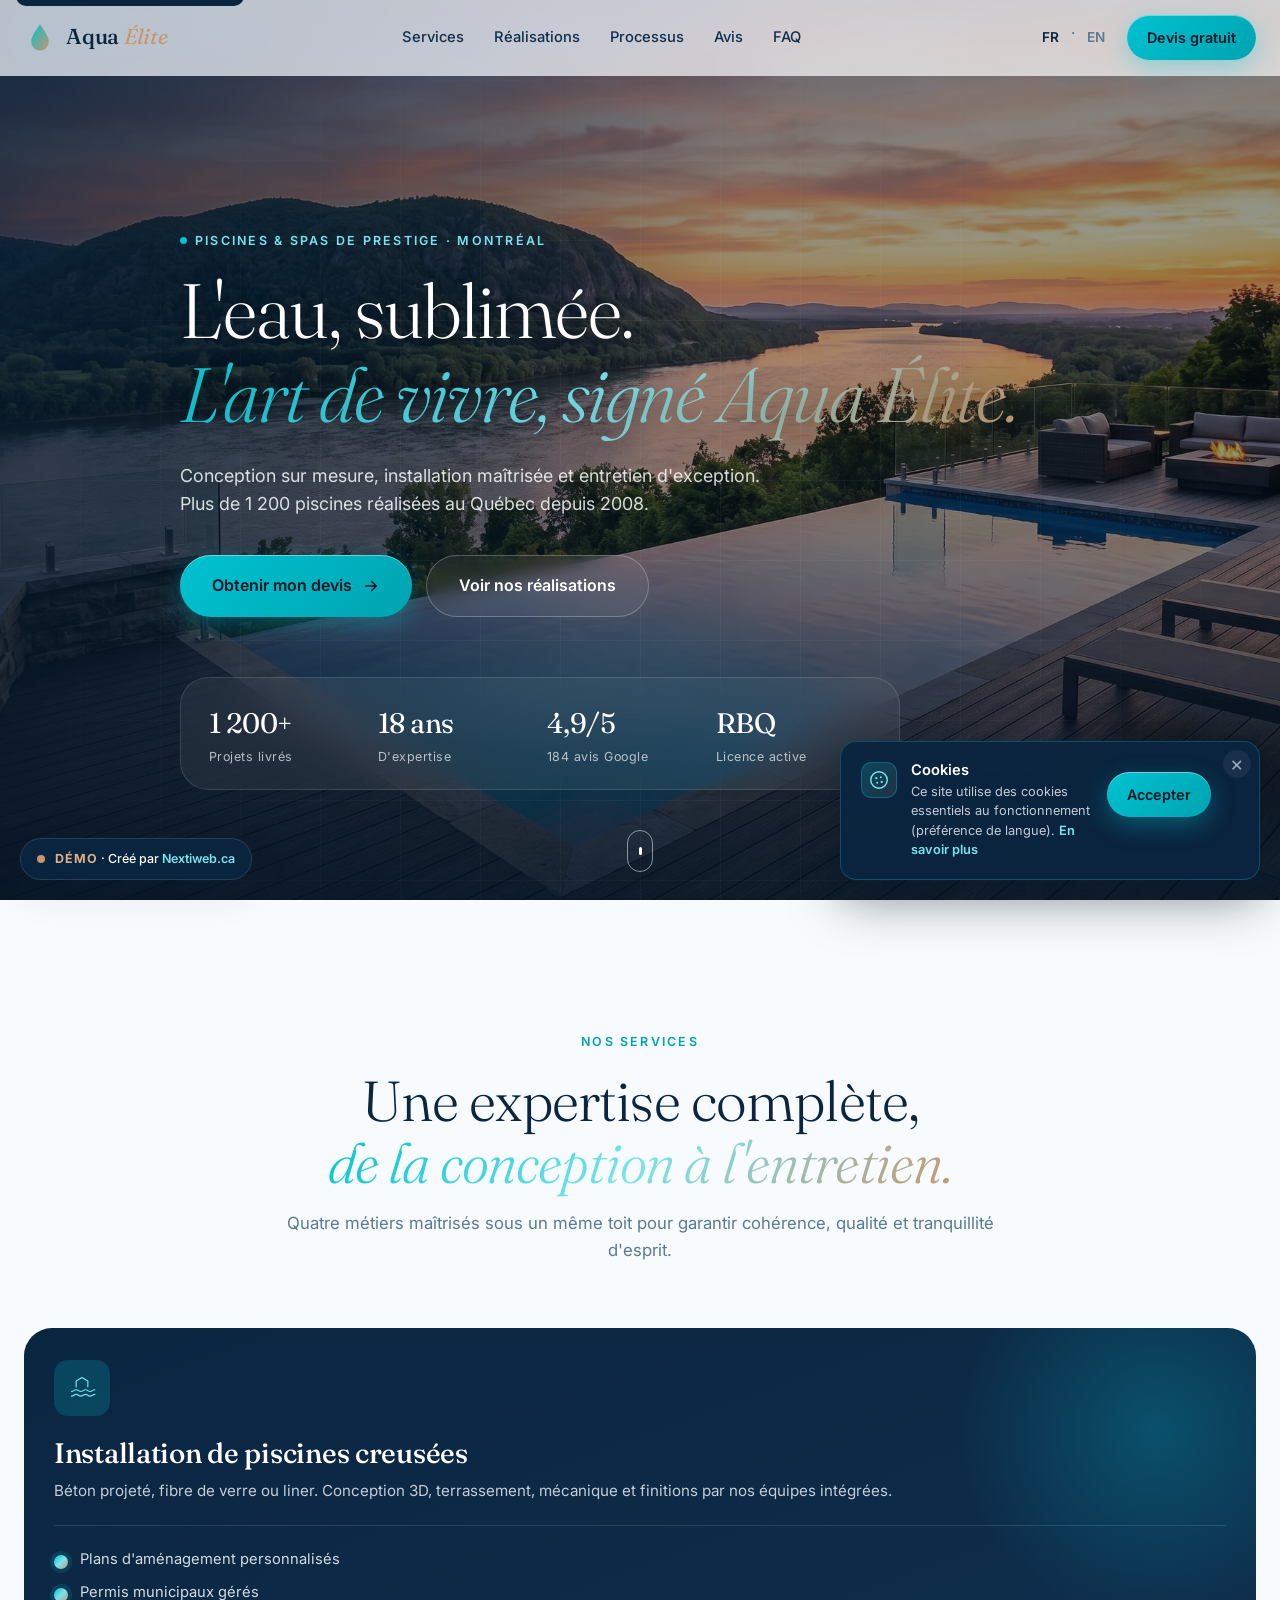
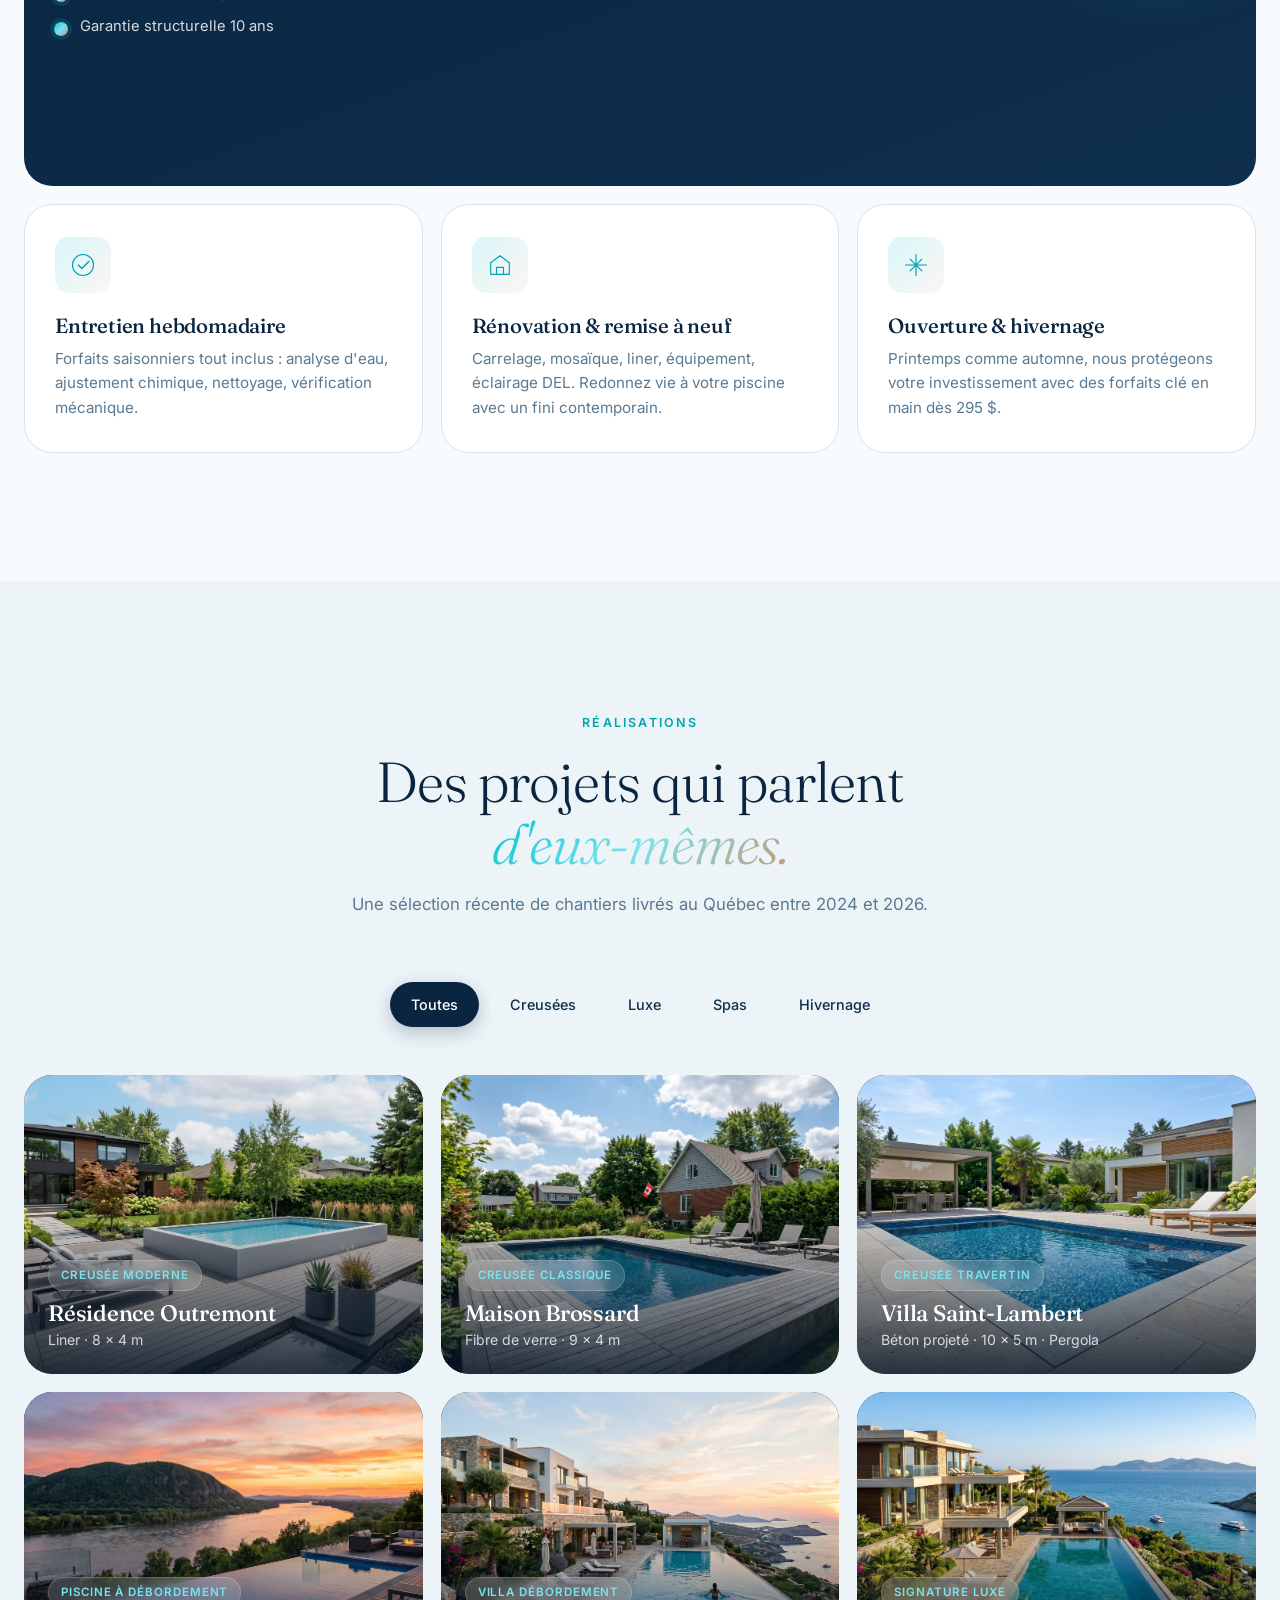
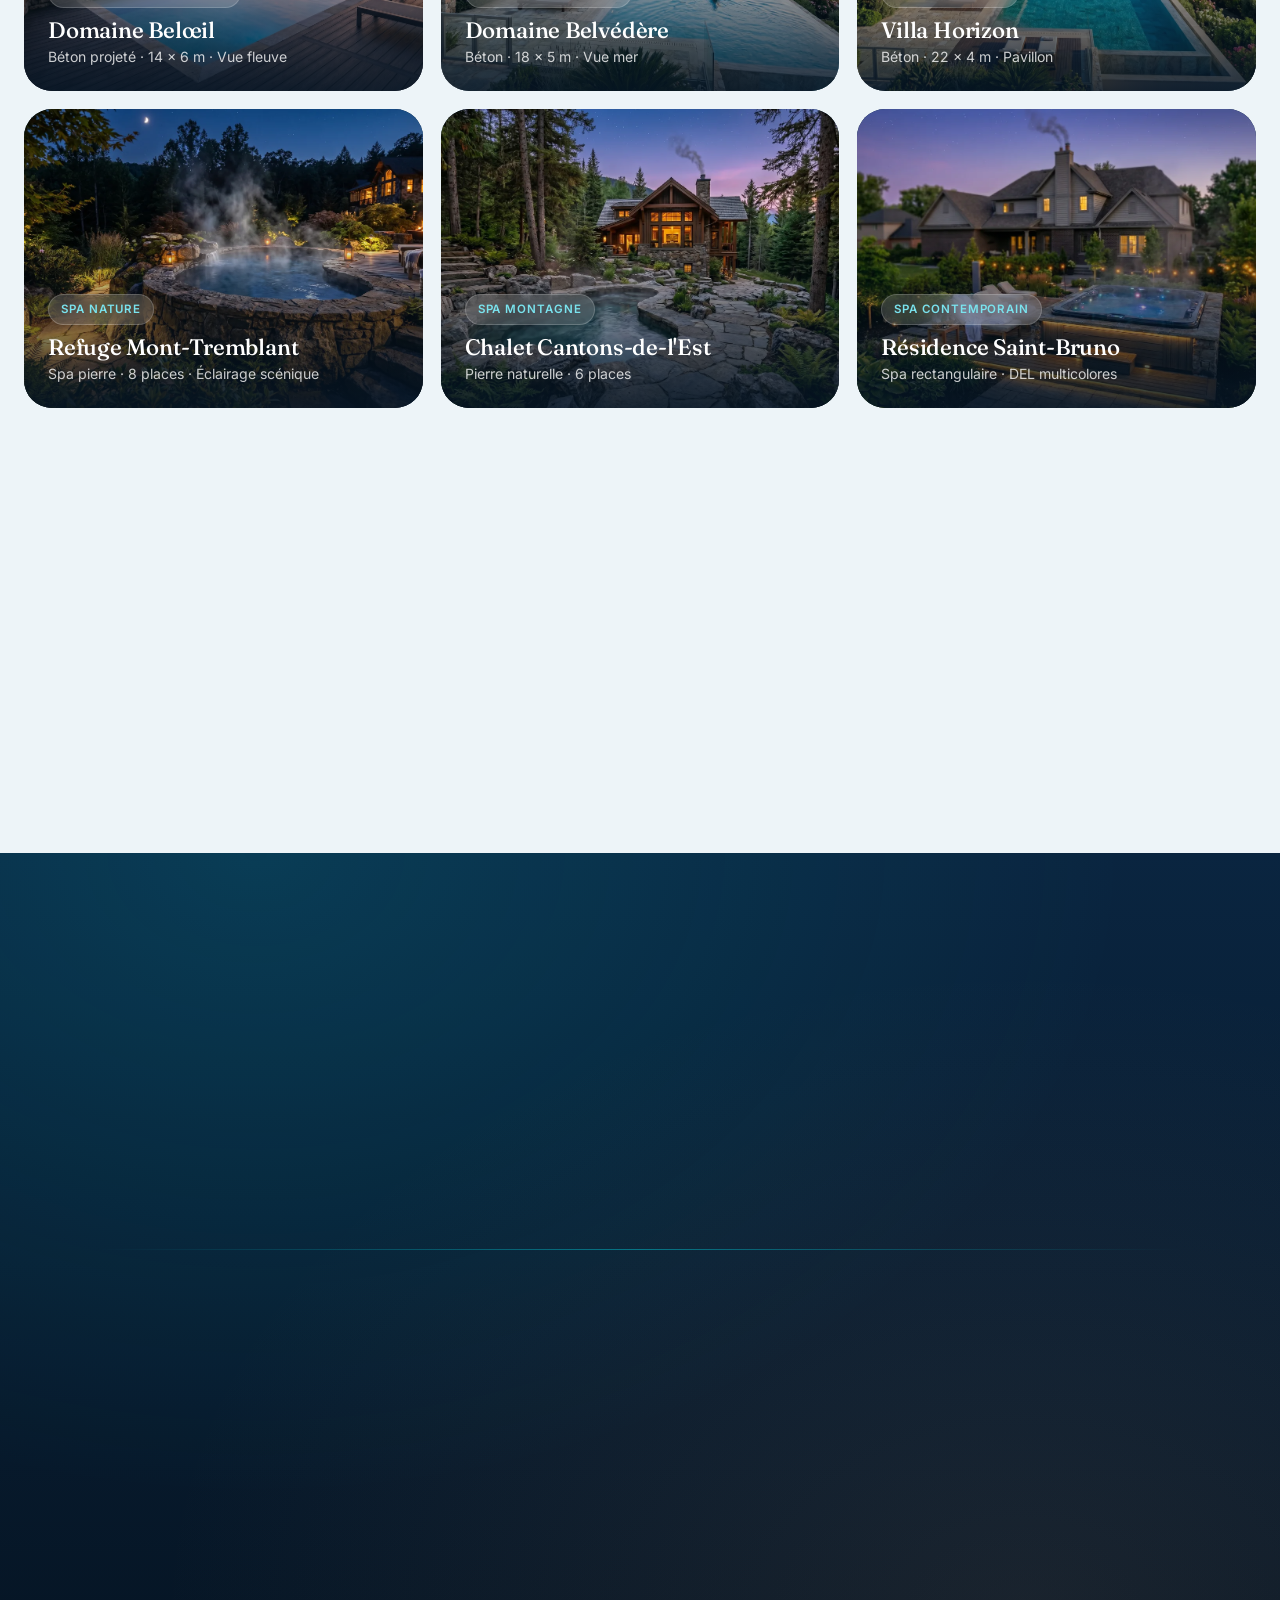
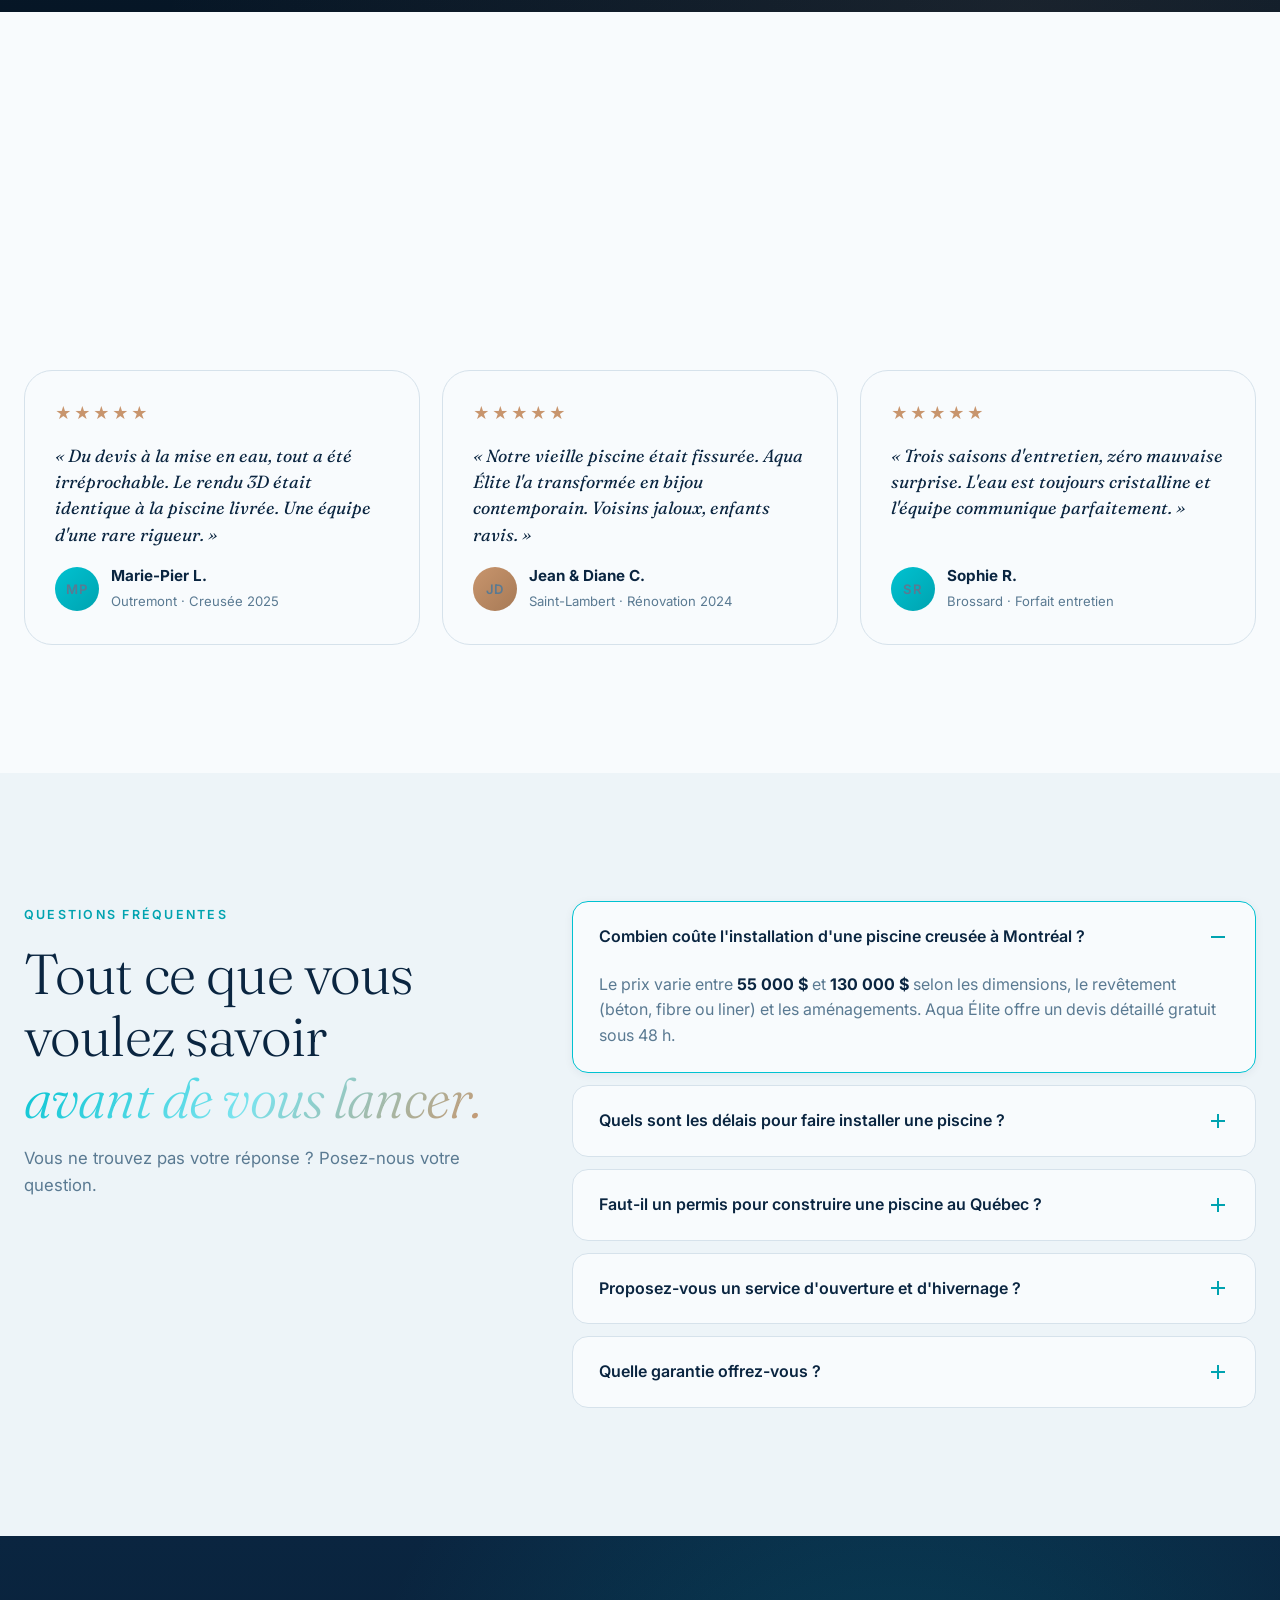
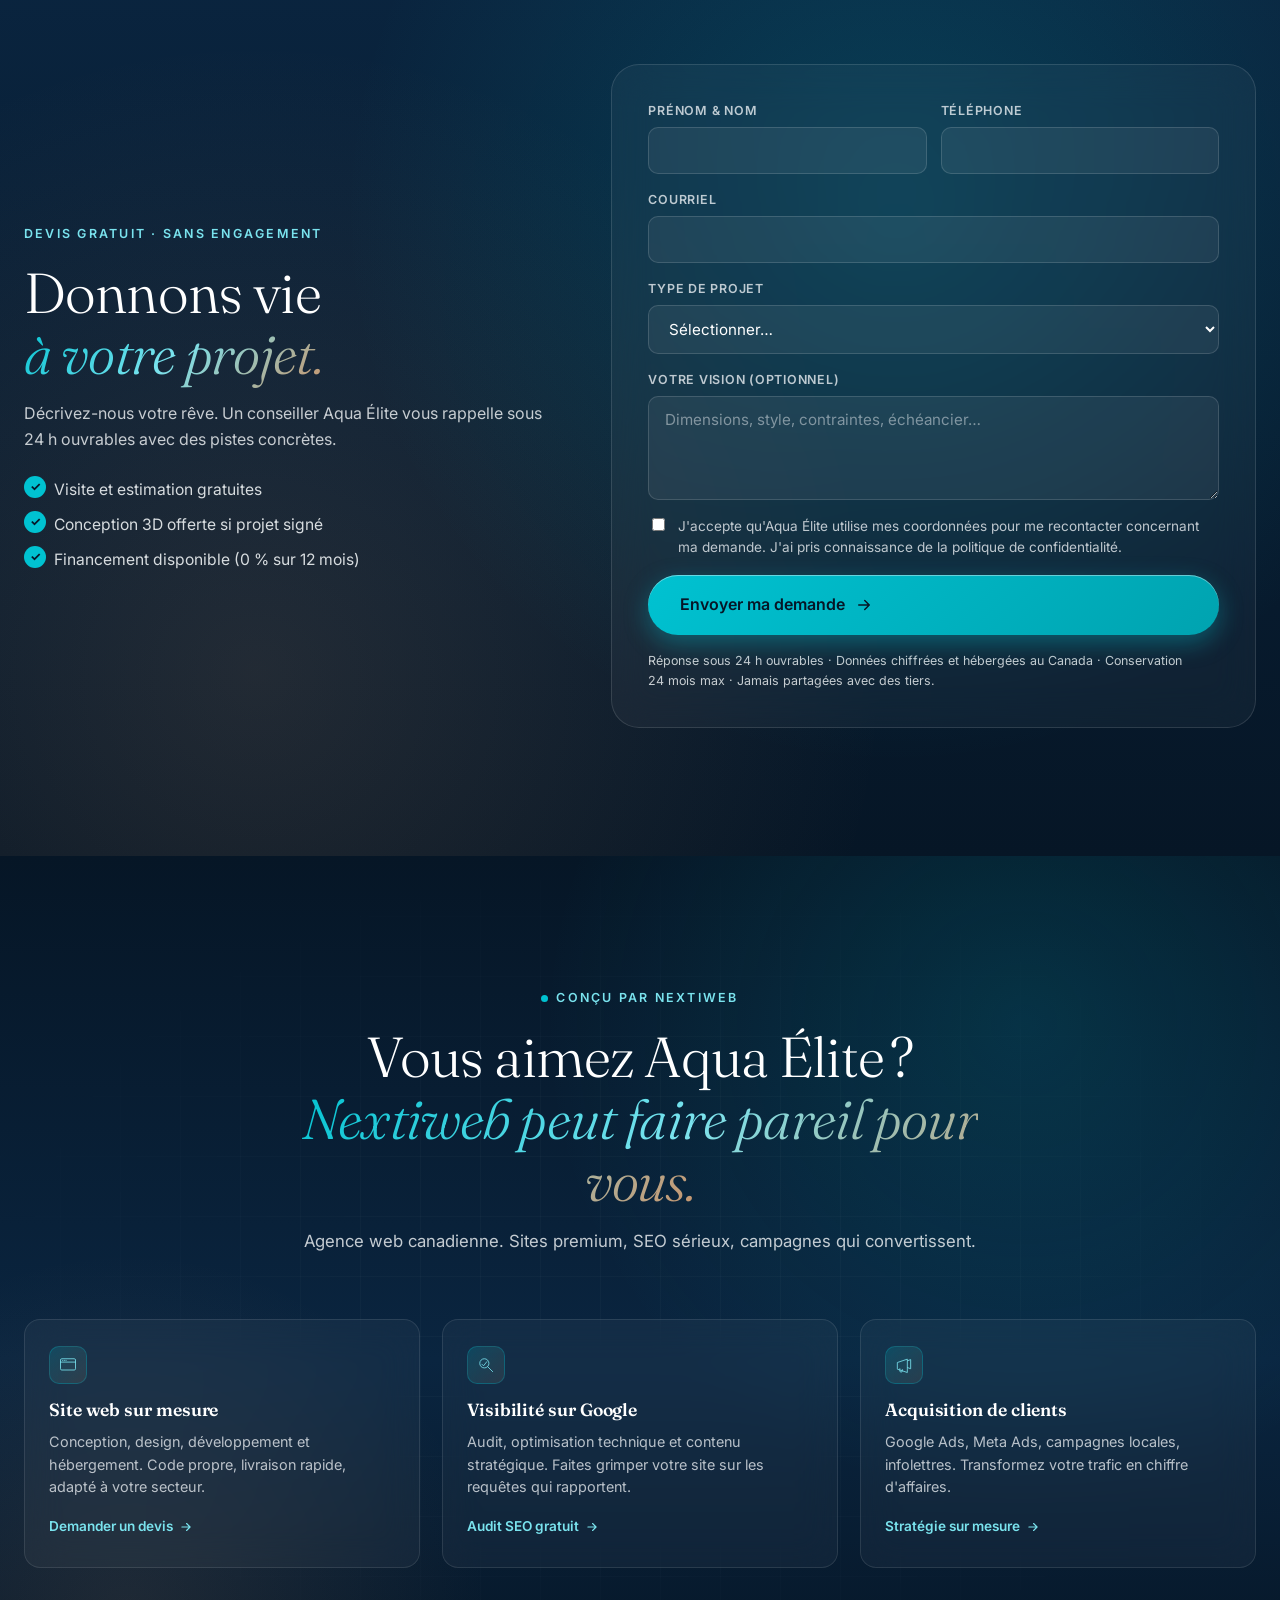
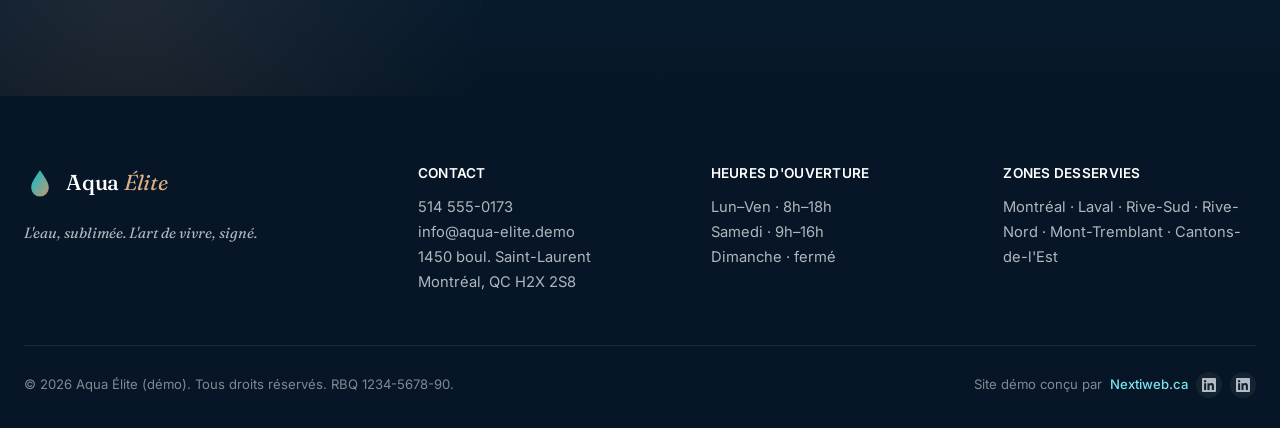
==== index.html @ c346cb87 "Perf images : variantes responsive hero (800/1200px) + galerie 700px — économie ~675KB mobile" ====
<!DOCTYPE html>
<html lang="fr-CA">
<head>
<meta charset="UTF-8">
<meta name="viewport" content="width=device-width, initial-scale=1.0">
<meta name="theme-color" content="#0A2540">

<title>Aqua Élite — Piscines & spas de prestige · Construction et entretien Montréal</title>
<meta name="description" content="Aqua Élite conçoit, installe et entretient des piscines creusées, hors-terre et spas haut de gamme à Montréal et Rive-Sud. Devis gratuit · Garantie 10 ans · RBQ.">
<meta name="keywords" content="installation piscine creusée Montréal, entretien piscine Québec, piscine luxe Rive-Sud, spa résidentiel, ouverture piscine printemps, hivernage piscine, rénovation piscine Montréal">
<meta name="author" content="Aqua Élite">
<meta name="robots" content="index, follow, max-image-preview:large">

<link rel="canonical" href="https://construction-renovation.nextiwebstudio.ca/">
<link rel="alternate" hreflang="fr-CA" href="https://construction-renovation.nextiwebstudio.ca/">
<link rel="alternate" hreflang="en-CA" href="https://construction-renovation.nextiwebstudio.ca/en/">
<link rel="alternate" hreflang="x-default" href="https://construction-renovation.nextiwebstudio.ca/">

<!-- Open Graph -->
<meta property="og:type" content="website">
<meta property="og:locale" content="fr_CA">
<meta property="og:locale:alternate" content="en_CA">
<meta property="og:url" content="https://construction-renovation.nextiwebstudio.ca/">
<meta property="og:title" content="Aqua Élite — Piscines & spas de prestige à Montréal">
<meta property="og:description" content="Conception, installation et entretien de piscines haut de gamme. Devis gratuit · Garantie 10 ans.">
<meta property="og:image" content="https://construction-renovation.nextiwebstudio.ca/images/optimized/og-image.jpg">
<meta property="og:image:width" content="1200">
<meta property="og:image:height" content="630">
<meta property="og:image:alt" content="Aqua Élite — Piscines &amp; spas de prestige à Montréal">
<meta property="og:site_name" content="Aqua Élite">

<!-- Twitter -->
<meta name="twitter:card" content="summary_large_image">
<meta name="twitter:title" content="Aqua Élite — Piscines & spas de prestige à Montréal">
<meta name="twitter:description" content="Conception, installation et entretien de piscines haut de gamme. Devis gratuit · Garantie 10 ans.">
<meta name="twitter:image" content="https://construction-renovation.nextiwebstudio.ca/images/optimized/og-image.jpg">

<!-- Performance hints -->
<link rel="preconnect" href="https://fonts.googleapis.com">
<link rel="preconnect" href="https://fonts.gstatic.com" crossorigin>
<link rel="preload" as="image" href="images/optimized/piscine-debordement-montreal.webp" type="image/webp" fetchpriority="high">
<link rel="dns-prefetch" href="https://nextiweb.ca">

<!-- Fonts : Fraunces (display luxe) + Inter (body) — chargement async non-bloquant -->
<link rel="preload" as="style" href="https://fonts.googleapis.com/css2?family=Fraunces:opsz,wght@9..144,300;9..144,400;9..144,500;9..144,600&family=Inter:wght@300;400;500;600;700&display=swap" onload="this.onload=null;this.rel='stylesheet'">
<noscript><link rel="stylesheet" href="https://fonts.googleapis.com/css2?family=Fraunces:opsz,wght@9..144,300;9..144,400;9..144,500;9..144,600&family=Inter:wght@300;400;500;600;700&display=swap"></noscript>

<link rel="icon" type="image/svg+xml" href="favicon.svg">
<link rel="stylesheet" href="assets/css/styles.css">

<!-- Schema.org : LocalBusiness + Service -->
<script type="application/ld+json">
{
  "@context": "https://schema.org",
  "@graph": [
    {
      "@type": "LocalBusiness",
      "@id": "https://construction-renovation.nextiwebstudio.ca/#business",
      "name": "Aqua Élite",
      "image": "https://construction-renovation.nextiwebstudio.ca/images/optimized/piscine-debordement-montreal.jpg",
      "logo": "https://construction-renovation.nextiwebstudio.ca/favicon.svg",
      "url": "https://construction-renovation.nextiwebstudio.ca/",
      "telephone": "+1-514-555-0173",
      "email": "info@aqua-elite.demo",
      "priceRange": "$$$",
      "address": {
        "@type": "PostalAddress",
        "streetAddress": "1450 boul. Saint-Laurent",
        "addressLocality": "Montréal",
        "addressRegion": "QC",
        "postalCode": "H2X 2S8",
        "addressCountry": "CA"
      },
      "geo": {
        "@type": "GeoCoordinates",
        "latitude": 45.5088,
        "longitude": -73.5878
      },
      "areaServed": [
        {"@type": "City", "name": "Montréal"},
        {"@type": "City", "name": "Laval"},
        {"@type": "AdministrativeArea", "name": "Rive-Sud de Montréal"},
        {"@type": "AdministrativeArea", "name": "Rive-Nord de Montréal"}
      ],
      "openingHoursSpecification": [
        {"@type": "OpeningHoursSpecification", "dayOfWeek": ["Monday","Tuesday","Wednesday","Thursday","Friday"], "opens": "08:00", "closes": "18:00"},
        {"@type": "OpeningHoursSpecification", "dayOfWeek": "Saturday", "opens": "09:00", "closes": "16:00"}
      ],
      "aggregateRating": {
        "@type": "AggregateRating",
        "ratingValue": "4.9",
        "reviewCount": "184"
      },
      "sameAs": [
        "https://www.facebook.com/aquaelite.demo",
        "https://www.instagram.com/aquaelite.demo"
      ]
    },
    {
      "@type": "Service",
      "serviceType": "Installation de piscines creusées",
      "provider": {"@id": "https://construction-renovation.nextiwebstudio.ca/#business"},
      "areaServed": "Grand Montréal",
      "description": "Conception sur mesure et installation de piscines creusées en béton, fibre de verre ou liner."
    },
    {
      "@type": "Service",
      "serviceType": "Entretien et ouverture de piscines",
      "provider": {"@id": "https://construction-renovation.nextiwebstudio.ca/#business"},
      "areaServed": "Grand Montréal",
      "description": "Entretien hebdomadaire, ouverture de printemps, hivernage et services de rénovation."
    }
  ]
}
</script>

<!-- Organization Schema : agence Nextiweb (vraie entreprise derrière la démo) -->
<script type="application/ld+json">
{
  "@context": "https://schema.org",
  "@type": "Organization",
  "@id": "https://nextiweb.ca/#organization",
  "name": "Nextiweb",
  "alternateName": "Nextiweb.ca",
  "url": "https://nextiweb.ca",
  "logo": "https://nextiweb.ca/favicon.ico",
  "description": "Agence web canadienne à Montréal. Création de sites web, SEO et marketing digital.",
  "founder": {
    "@type": "Person",
    "name": "Khadija Aït Lassri",
    "jobTitle": "Fondatrice & développeuse web",
    "sameAs": "https://www.linkedin.com/in/khadija-ait-lassri/"
  },
  "address": {
    "@type": "PostalAddress",
    "addressLocality": "Montréal",
    "addressRegion": "QC",
    "addressCountry": "CA"
  },
  "sameAs": [
    "https://www.linkedin.com/company/25819184/",
    "https://www.linkedin.com/in/khadija-ait-lassri/"
  ]
}
</script>

<!-- FAQ Schema -->
<script type="application/ld+json">
{
  "@context": "https://schema.org",
  "@type": "FAQPage",
  "mainEntity": [
    {"@type": "Question", "name": "Combien coûte l'installation d'une piscine creusée à Montréal ?", "acceptedAnswer": {"@type": "Answer", "text": "Le prix varie entre 55 000 $ et 130 000 $ selon les dimensions, le revêtement (béton, fibre ou liner) et les aménagements. Aqua Élite offre un devis détaillé gratuit sous 48 h."}},
    {"@type": "Question", "name": "Quels sont les délais pour faire installer une piscine ?", "acceptedAnswer": {"@type": "Answer", "text": "Comptez 8 à 14 semaines entre la signature et la mise en eau, incluant les permis municipaux. Les chantiers démarrent dès la fin du dégel (mi-avril)."}},
    {"@type": "Question", "name": "Faut-il un permis pour construire une piscine au Québec ?", "acceptedAnswer": {"@type": "Answer", "text": "Oui, un permis municipal est obligatoire ainsi qu'une enceinte conforme au Règlement sur la sécurité des piscines résidentielles. Aqua Élite gère intégralement ces démarches."}},
    {"@type": "Question", "name": "Proposez-vous un service d'ouverture et d'hivernage ?", "acceptedAnswer": {"@type": "Answer", "text": "Oui. Forfait ouverture printanière dès 295 $ et hivernage complet dès 345 $, incluant l'analyse d'eau, le traitement et la pose ou le retrait de la toile sécurité."}},
    {"@type": "Question", "name": "Quelle garantie offrez-vous ?", "acceptedAnswer": {"@type": "Answer", "text": "Garantie structurelle 10 ans sur la coque, 5 ans sur les équipements (pompe, filtre, chauffe-eau) et garantie à vie sur la main-d'œuvre des installations Aqua Élite."}}
  ]
}
</script>
</head>

<body>
<a class="skip-link" href="#main">Aller au contenu principal</a>

<!-- Cursor lumineux (desktop only) -->
<div class="cursor-glow" aria-hidden="true"></div>

<!-- HEADER -->
<header class="header" id="header">
  <div class="container header-inner">
    <a class="brand" href="#" aria-label="Aqua Élite — accueil">
      <svg class="brand-mark" viewBox="0 0 40 40" aria-hidden="true">
        <defs><linearGradient id="bg" x1="0" y1="0" x2="1" y2="1">
          <stop offset="0%" stop-color="#00C2D1"/><stop offset="100%" stop-color="#C8956D"/>
        </linearGradient></defs>
        <path d="M20 4c-6 9-11 15-11 22a11 11 0 0 0 22 0c0-7-5-13-11-22z" fill="url(#bg)"/>
      </svg>
      <span class="brand-text">Aqua <em>Élite</em></span>
    </a>

    <nav class="nav" aria-label="Navigation principale">
      <a href="#services">Services</a>
      <a href="#realisations">Réalisations</a>
      <a href="#processus">Processus</a>
      <a href="#temoignages">Avis</a>
      <a href="#faq">FAQ</a>
    </nav>

    <div class="header-actions">
      <div class="lang-switch" role="group" aria-label="Choisir la langue">
        <a href="/" class="active" aria-current="page" lang="fr">FR</a>
        <span aria-hidden="true">·</span>
        <a href="en/" lang="en">EN</a>
      </div>
      <a class="btn btn-primary btn-compact" href="#devis">Devis gratuit</a>
      <button class="nav-toggle" aria-label="Ouvrir le menu" aria-expanded="false" aria-controls="mobile-nav">
        <span></span><span></span><span></span>
      </button>
    </div>
  </div>
  <nav class="mobile-nav" id="mobile-nav" aria-label="Menu mobile" hidden>
    <a href="#services">Services</a>
    <a href="#realisations">Réalisations</a>
    <a href="#processus">Processus</a>
    <a href="#temoignages">Avis</a>
    <a href="#faq">FAQ</a>
    <a href="#devis" class="btn btn-primary">Devis gratuit</a>
  </nav>
</header>

<main id="main">

<!-- HERO -->
<section class="hero" aria-label="Accueil">
  <div class="hero-media">
    <picture>
      <source media="(max-width:800px)" srcset="images/optimized/piscine-debordement-montreal-800.jpg" type="image/jpeg">
      <source media="(max-width:1200px)" srcset="images/optimized/piscine-debordement-montreal-1200.jpg" type="image/jpeg">
      <source srcset="images/optimized/piscine-debordement-montreal.webp" type="image/webp">
      <img src="images/optimized/piscine-debordement-montreal.jpg" sizes="100vw" alt="Piscine à débordement au coucher de soleil avec vue panoramique sur le fleuve, terrasse en bois et chaises longues, projet Aqua Élite à Montréal." width="2400" height="1350" fetchpriority="high">
    </picture>
    <div class="hero-overlay"></div>
    <div class="hero-grid" aria-hidden="true"></div>
  </div>

  <div class="container hero-content">
    <span class="eyebrow"><span class="dot"></span>Piscines & spas de prestige · Montréal</span>
    <h1 class="hero-title">
      L'eau, sublimée.<br>
      <span class="grad-text">L'art de vivre, signé Aqua&nbsp;Élite.</span>
    </h1>
    <p class="hero-sub">Conception sur mesure, installation maîtrisée et entretien d'exception. Plus de 1 200 piscines réalisées au Québec depuis 2008.</p>
    <div class="hero-cta">
      <a class="btn btn-primary btn-lg" href="#devis">
        Obtenir mon devis
        <svg viewBox="0 0 24 24" aria-hidden="true" width="18" height="18"><path d="M5 12h14M13 6l6 6-6 6" fill="none" stroke="currentColor" stroke-width="2" stroke-linecap="round" stroke-linejoin="round"/></svg>
      </a>
      <a class="btn btn-ghost btn-lg" href="#realisations">Voir nos réalisations</a>
    </div>

    <ul class="hero-stats" aria-label="Chiffres clés">
      <li><strong data-count="1200">1 200+</strong><span>Projets livrés</span></li>
      <li><strong data-count="18">18 ans</strong><span>D'expertise</span></li>
      <li><strong data-count="49">4,9/5</strong><span>184 avis Google</span></li>
      <li><strong>RBQ</strong><span>Licence active</span></li>
    </ul>
  </div>

  <a class="hero-scroll" href="#services" aria-label="Faire défiler">
    <span></span>
  </a>
</section>

<!-- SERVICES -->
<section class="section services" id="services" aria-labelledby="services-title">
  <div class="container">
    <header class="section-head">
      <span class="eyebrow">Nos services</span>
      <h2 id="services-title">Une expertise complète,<br><span class="grad-text">de la conception à l'entretien.</span></h2>
      <p>Quatre métiers maîtrisés sous un même toit pour garantir cohérence, qualité et tranquillité d'esprit.</p>
    </header>

    <div class="bento">
      <article class="bento-card bento-lg">
        <div class="bento-icon" aria-hidden="true">
          <svg viewBox="0 0 48 48"><path d="M6 30c4 0 4-3 8-3s4 3 8 3 4-3 8-3 4 3 8 3 4-3 8-3M6 38c4 0 4-3 8-3s4 3 8 3 4-3 8-3 4 3 8 3 4-3 8-3M14 22V12l10-6 10 6v10" fill="none" stroke="currentColor" stroke-width="2" stroke-linecap="round" stroke-linejoin="round"/></svg>
        </div>
        <h3>Installation de piscines creusées</h3>
        <p>Béton projeté, fibre de verre ou liner. Conception 3D, terrassement, mécanique et finitions par nos équipes intégrées.</p>
        <ul class="bento-list">
          <li>Plans d'aménagement personnalisés</li>
          <li>Permis municipaux gérés</li>
          <li>Garantie structurelle 10&nbsp;ans</li>
        </ul>
      </article>

      <article class="bento-card">
        <div class="bento-icon" aria-hidden="true">
          <svg viewBox="0 0 48 48"><circle cx="24" cy="24" r="18" fill="none" stroke="currentColor" stroke-width="2"/><path d="M16 24l6 6 12-12" fill="none" stroke="currentColor" stroke-width="2.5" stroke-linecap="round" stroke-linejoin="round"/></svg>
        </div>
        <h3>Entretien hebdomadaire</h3>
        <p>Forfaits saisonniers tout inclus : analyse d'eau, ajustement chimique, nettoyage, vérification mécanique.</p>
      </article>

      <article class="bento-card">
        <div class="bento-icon" aria-hidden="true">
          <svg viewBox="0 0 48 48"><path d="M8 40V20l16-12 16 12v20zM18 40V28h12v12" fill="none" stroke="currentColor" stroke-width="2" stroke-linejoin="round"/></svg>
        </div>
        <h3>Rénovation & remise à neuf</h3>
        <p>Carrelage, mosaïque, liner, équipement, éclairage DEL. Redonnez vie à votre piscine avec un fini contemporain.</p>
      </article>

      <article class="bento-card">
        <div class="bento-icon" aria-hidden="true">
          <svg viewBox="0 0 48 48"><path d="M24 6v36M14 14l20 20M34 14L14 34M6 24h36" fill="none" stroke="currentColor" stroke-width="2" stroke-linecap="round"/></svg>
        </div>
        <h3>Ouverture & hivernage</h3>
        <p>Printemps comme automne, nous protégeons votre investissement avec des forfaits clé en main dès 295&nbsp;$.</p>
      </article>
    </div>
  </div>
</section>

<!-- GALERIE / REALISATIONS -->
<section class="section gallery" id="realisations" aria-labelledby="gallery-title">
  <div class="container">
    <header class="section-head">
      <span class="eyebrow">Réalisations</span>
      <h2 id="gallery-title">Des projets qui parlent<br><span class="grad-text">d'eux-mêmes.</span></h2>
      <p>Une sélection récente de chantiers livrés au Québec entre 2024 et 2026.</p>
    </header>

    <div class="filters" role="tablist" aria-label="Filtrer les réalisations">
      <button class="chip active" role="tab" aria-selected="true" data-filter="all">Toutes</button>
      <button class="chip" role="tab" aria-selected="false" data-filter="creusee">Creusées</button>
      <button class="chip" role="tab" aria-selected="false" data-filter="luxe">Luxe</button>
      <button class="chip" role="tab" aria-selected="false" data-filter="spa">Spas</button>
      <button class="chip" role="tab" aria-selected="false" data-filter="hiver">Hivernage</button>
    </div>

    <div class="grid-gallery">
      <!-- CREUSÉES (3) -->
      <figure class="gcard" data-cat="creusee">
        <picture>
          <source srcset="images/optimized/installation-piscine-creusee-montreal.webp" type="image/webp">
          <img src="images/optimized/installation-piscine-creusee-montreal-700.jpg" alt="Piscine creusée moderne avec terrasse en composite et aménagement paysager contemporain" loading="lazy" width="1400" height="1050">
        </picture>
        <figcaption>
          <span class="tag">Creusée moderne</span>
          <h3>Résidence Outremont</h3>
          <p>Liner · 8 × 4 m</p>
        </figcaption>
      </figure>

      <figure class="gcard" data-cat="creusee">
        <picture>
          <source srcset="images/optimized/piscine-creusee-terrasse-bois-montreal.webp" type="image/webp">
          <img src="images/optimized/piscine-creusee-terrasse-bois-montreal-700.jpg" alt="Piscine creusée classique avec deck en bois et vue sur jardin résidentiel québécois" loading="lazy" width="1400" height="1050">
        </picture>
        <figcaption>
          <span class="tag">Creusée classique</span>
          <h3>Maison Brossard</h3>
          <p>Fibre de verre · 9 × 4 m</p>
        </figcaption>
      </figure>

      <figure class="gcard" data-cat="creusee">
        <picture>
          <source srcset="images/optimized/piscine-creusee-travertin-pergola-montreal.webp" type="image/webp">
          <img src="images/optimized/piscine-creusee-travertin-pergola-montreal-700.jpg" alt="Piscine creusée avec terrasse en pierre travertin, pergola et aménagement méditerranéen" loading="lazy" width="1400" height="1050">
        </picture>
        <figcaption>
          <span class="tag">Creusée travertin</span>
          <h3>Villa Saint-Lambert</h3>
          <p>Béton projeté · 10 × 5 m · Pergola</p>
        </figcaption>
      </figure>

      <!-- LUXE / DÉBORDEMENT (3) -->
      <figure class="gcard" data-cat="luxe">
        <picture>
          <source srcset="images/optimized/piscine-debordement-montreal.webp" type="image/webp">
          <img src="images/optimized/piscine-debordement-montreal.jpg" alt="Piscine à débordement au crépuscule, vue panoramique sur le fleuve" loading="lazy" width="2400" height="1350">
        </picture>
        <figcaption>
          <span class="tag">Piscine à débordement</span>
          <h3>Domaine Belœil</h3>
          <p>Béton projeté · 14 × 6 m · Vue fleuve</p>
        </figcaption>
      </figure>

      <figure class="gcard" data-cat="luxe">
        <picture>
          <source srcset="images/optimized/piscine-debordement-luxe-montreal.webp" type="image/webp">
          <img src="images/optimized/piscine-debordement-luxe-montreal-700.jpg" alt="Villa avec piscine à débordement face à la mer au coucher de soleil" loading="lazy" width="1400" height="1050">
        </picture>
        <figcaption>
          <span class="tag">Villa débordement</span>
          <h3>Domaine Belvédère</h3>
          <p>Béton · 18 × 5 m · Vue mer</p>
        </figcaption>
      </figure>

      <figure class="gcard" data-cat="luxe">
        <picture>
          <source srcset="images/optimized/piscine-debordement-vue-panoramique.webp" type="image/webp">
          <img src="images/optimized/piscine-debordement-vue-panoramique-700.jpg" alt="Piscine à débordement longue face à la baie avec yachts et ciel bleu" loading="lazy" width="1400" height="1050">
        </picture>
        <figcaption>
          <span class="tag">Signature luxe</span>
          <h3>Villa Horizon</h3>
          <p>Béton · 22 × 4 m · Pavillon</p>
        </figcaption>
      </figure>

      <!-- SPAS (3) -->
      <figure class="gcard" data-cat="spa">
        <picture>
          <source srcset="images/optimized/spa-exterieur-pierre-nuit-montreal.webp" type="image/webp">
          <img src="images/optimized/spa-exterieur-pierre-nuit-montreal-700.jpg" alt="Spa en pierre la nuit avec vapeur d'eau, lanternes allumées et ambiance forêt" loading="lazy" width="1400" height="1050">
        </picture>
        <figcaption>
          <span class="tag">Spa nature</span>
          <h3>Refuge Mont-Tremblant</h3>
          <p>Spa pierre · 8 places · Éclairage scénique</p>
        </figcaption>
      </figure>

      <figure class="gcard" data-cat="spa">
        <picture>
          <source srcset="images/optimized/spa-integre-chalet-montreal.webp" type="image/webp">
          <img src="images/optimized/spa-integre-chalet-montreal-700.jpg" alt="Spa intégré en pierre au pied d'un chalet en montagne au crépuscule" loading="lazy" width="1400" height="1050">
        </picture>
        <figcaption>
          <span class="tag">Spa montagne</span>
          <h3>Chalet Cantons-de-l'Est</h3>
          <p>Pierre naturelle · 6 places</p>
        </figcaption>
      </figure>

      <figure class="gcard" data-cat="spa">
        <picture>
          <source srcset="images/optimized/spa-moderne-eclaire-montreal.webp" type="image/webp">
          <img src="images/optimized/spa-moderne-eclaire-montreal-700.jpg" alt="Spa moderne illuminé en soirée avec deck éclairé et chaises longues" loading="lazy" width="1400" height="1050">
        </picture>
        <figcaption>
          <span class="tag">Spa contemporain</span>
          <h3>Résidence Saint-Bruno</h3>
          <p>Spa rectangulaire · DEL multicolores</p>
        </figcaption>
      </figure>

      <!-- HIVERNAGE (3) -->
      <figure class="gcard" data-cat="hiver">
        <picture>
          <source srcset="images/optimized/hivernage-piscine-montreal.webp" type="image/webp">
          <img src="images/optimized/hivernage-piscine-montreal-700.jpg" alt="Piscine hivernée avec toile de sécurité, paysage automnal québécois" loading="lazy" width="1400" height="1050">
        </picture>
        <figcaption>
          <span class="tag">Hivernage automne</span>
          <h3>Forfait Boréal</h3>
          <p>Toile sécurité · Suivi novembre→avril</p>
        </figcaption>
      </figure>

      <figure class="gcard" data-cat="hiver">
        <picture>
          <source srcset="images/optimized/piscine-hivernee-hiver-montreal.webp" type="image/webp">
          <img src="images/optimized/piscine-hivernee-hiver-montreal-700.jpg" alt="Piscine hivernée enneigée devant une résidence québécoise avec drapeau du Canada" loading="lazy" width="1400" height="1050">
        </picture>
        <figcaption>
          <span class="tag">Hivernage neige</span>
          <h3>Domaine Mont-Royal</h3>
          <p>Toile rigide · Surveillance hebdo</p>
        </figcaption>
      </figure>

      <figure class="gcard" data-cat="hiver">
        <picture>
          <source srcset="images/optimized/fermeture-piscine-montreal.webp" type="image/webp">
          <img src="images/optimized/fermeture-piscine-montreal-700.jpg" alt="Piscine couverte d'une bâche bleue de sécurité en début d'hiver" loading="lazy" width="1400" height="1050">
        </picture>
        <figcaption>
          <span class="tag">Hivernage protégé</span>
          <h3>Maison Pointe-Claire</h3>
          <p>Couverture bleue · Suivi mensuel</p>
        </figcaption>
      </figure>
    </div>
  </div>
</section>

<!-- PROCESSUS -->
<section class="section process" id="processus" aria-labelledby="process-title">
  <div class="container">
    <header class="section-head">
      <span class="eyebrow">Méthode Aqua Élite</span>
      <h2 id="process-title">Quatre étapes,<br><span class="grad-text">zéro improvisation.</span></h2>
    </header>

    <ol class="steps">
      <li class="step">
        <span class="step-num">01</span>
        <h3>Consultation à domicile</h3>
        <p>Visite gratuite, étude du terrain, écoute de votre vision. Recommandation honnête sous 48&nbsp;h.</p>
      </li>
      <li class="step">
        <span class="step-num">02</span>
        <h3>Conception 3D</h3>
        <p>Plans d'implantation, rendus photoréalistes, choix des matériaux et budget transparent.</p>
      </li>
      <li class="step">
        <span class="step-num">03</span>
        <h3>Installation maîtrisée</h3>
        <p>Permis, terrassement, mécanique, finitions : un seul interlocuteur, un chantier sous contrôle.</p>
      </li>
      <li class="step">
        <span class="step-num">04</span>
        <h3>Suivi sur 10&nbsp;ans</h3>
        <p>Garantie structurelle, entretiens saisonniers, hotline experts. Votre piscine dure une génération.</p>
      </li>
    </ol>
  </div>
</section>

<!-- TEMOIGNAGES -->
<section class="section reviews" id="temoignages" aria-labelledby="reviews-title">
  <div class="container">
    <header class="section-head">
      <span class="eyebrow">Ils nous ont fait confiance</span>
      <h2 id="reviews-title">4,9/5 sur 184 avis<br><span class="grad-text">vérifiés.</span></h2>
    </header>

    <div class="grid-reviews">
      <article class="review">
        <div class="stars" aria-label="5 étoiles sur 5">★★★★★</div>
        <blockquote>« Du devis à la mise en eau, tout a été irréprochable. Le rendu 3D était identique à la piscine livrée. Une équipe d'une rare rigueur. »</blockquote>
        <footer>
          <span class="avatar" data-color="cyan" aria-hidden="true">MP</span>
          <div><strong>Marie-Pier L.</strong><span>Outremont · Creusée 2025</span></div>
        </footer>
      </article>

      <article class="review">
        <div class="stars" aria-label="5 étoiles sur 5">★★★★★</div>
        <blockquote>« Notre vieille piscine était fissurée. Aqua Élite l'a transformée en bijou contemporain. Voisins jaloux, enfants ravis. »</blockquote>
        <footer>
          <span class="avatar" data-color="copper" aria-hidden="true">JD</span>
          <div><strong>Jean &amp; Diane C.</strong><span>Saint-Lambert · Rénovation 2024</span></div>
        </footer>
      </article>

      <article class="review">
        <div class="stars" aria-label="5 étoiles sur 5">★★★★★</div>
        <blockquote>« Trois saisons d'entretien, zéro mauvaise surprise. L'eau est toujours cristalline et l'équipe communique parfaitement. »</blockquote>
        <footer>
          <span class="avatar" data-color="cyan" aria-hidden="true">SR</span>
          <div><strong>Sophie R.</strong><span>Brossard · Forfait entretien</span></div>
        </footer>
      </article>
    </div>
  </div>
</section>

<!-- FAQ -->
<section class="section faq" id="faq" aria-labelledby="faq-title">
  <div class="container faq-wrap">
    <header class="section-head left">
      <span class="eyebrow">Questions fréquentes</span>
      <h2 id="faq-title">Tout ce que vous voulez savoir<br><span class="grad-text">avant de vous lancer.</span></h2>
      <p>Vous ne trouvez pas votre réponse&nbsp;? <a href="#devis">Posez-nous votre question</a>.</p>
    </header>

    <div class="faq-list">
      <details class="faq-item" open>
        <summary>Combien coûte l'installation d'une piscine creusée à Montréal&nbsp;?<span class="faq-icon" aria-hidden="true"></span></summary>
        <div class="faq-body"><p>Le prix varie entre <strong>55 000 $</strong> et <strong>130 000 $</strong> selon les dimensions, le revêtement (béton, fibre ou liner) et les aménagements. Aqua Élite offre un devis détaillé gratuit sous 48&nbsp;h.</p></div>
      </details>
      <details class="faq-item">
        <summary>Quels sont les délais pour faire installer une piscine&nbsp;?<span class="faq-icon" aria-hidden="true"></span></summary>
        <div class="faq-body"><p>Comptez <strong>8 à 14 semaines</strong> entre la signature et la mise en eau, incluant les permis municipaux. Les chantiers démarrent dès la fin du dégel (mi-avril).</p></div>
      </details>
      <details class="faq-item">
        <summary>Faut-il un permis pour construire une piscine au Québec&nbsp;?<span class="faq-icon" aria-hidden="true"></span></summary>
        <div class="faq-body"><p>Oui, un permis municipal est obligatoire ainsi qu'une enceinte conforme au <em>Règlement sur la sécurité des piscines résidentielles</em>. Aqua Élite gère intégralement ces démarches.</p></div>
      </details>
      <details class="faq-item">
        <summary>Proposez-vous un service d'ouverture et d'hivernage&nbsp;?<span class="faq-icon" aria-hidden="true"></span></summary>
        <div class="faq-body"><p>Oui. Forfait <strong>ouverture printanière dès 295&nbsp;$</strong> et <strong>hivernage complet dès 345&nbsp;$</strong>, incluant l'analyse d'eau, le traitement et la pose ou le retrait de la toile sécurité.</p></div>
      </details>
      <details class="faq-item">
        <summary>Quelle garantie offrez-vous&nbsp;?<span class="faq-icon" aria-hidden="true"></span></summary>
        <div class="faq-body"><p>Garantie <strong>structurelle 10 ans</strong> sur la coque, <strong>5 ans</strong> sur les équipements (pompe, filtre, chauffe-eau) et garantie à vie sur la main-d'œuvre des installations Aqua Élite.</p></div>
      </details>
    </div>
  </div>
</section>

<!-- CTA DEVIS -->
<section class="section cta" id="devis" aria-labelledby="cta-title">
  <div class="container cta-wrap">
    <div class="cta-text">
      <span class="eyebrow">Devis gratuit · sans engagement</span>
      <h2 id="cta-title">Donnons vie<br><span class="grad-text">à votre projet.</span></h2>
      <p>Décrivez-nous votre rêve. Un conseiller Aqua Élite vous rappelle sous 24&nbsp;h ouvrables avec des pistes concrètes.</p>
      <ul class="cta-bullets">
        <li>Visite et estimation gratuites</li>
        <li>Conception 3D offerte si projet signé</li>
        <li>Financement disponible (0&nbsp;% sur 12 mois)</li>
      </ul>
    </div>

    <form class="cta-form" id="quoteForm" novalidate aria-label="Formulaire de devis">
      <div class="row">
        <label class="field">
          <span>Prénom &amp; nom</span>
          <input type="text" name="name" autocomplete="name" required minlength="2">
        </label>
        <label class="field">
          <span>Téléphone</span>
          <input type="tel" name="phone" autocomplete="tel" required pattern="[0-9 +()-]{8,}">
        </label>
      </div>
      <label class="field">
        <span>Courriel</span>
        <input type="email" name="email" autocomplete="email" required>
      </label>
      <label class="field">
        <span>Type de projet</span>
        <select name="project" required>
          <option value="">Sélectionner…</option>
          <option>Installation piscine creusée</option>
          <option>Installation piscine hors-terre</option>
          <option>Spa résidentiel</option>
          <option>Rénovation</option>
          <option>Entretien / hivernage</option>
        </select>
      </label>
      <label class="field">
        <span>Votre vision (optionnel)</span>
        <textarea name="message" rows="4" placeholder="Dimensions, style, contraintes, échéancier…"></textarea>
      </label>
      <label class="checkbox">
        <input type="checkbox" required>
        <span>J'accepte qu'Aqua Élite utilise mes coordonnées pour me recontacter concernant ma demande. J'ai pris connaissance de la <a href="politique-confidentialite.html" target="_blank" rel="noopener">politique de confidentialité</a>.</span>
      </label>
      <button class="btn btn-primary btn-lg" type="submit">
        Envoyer ma demande
        <svg viewBox="0 0 24 24" aria-hidden="true" width="18" height="18"><path d="M5 12h14M13 6l6 6-6 6" fill="none" stroke="currentColor" stroke-width="2" stroke-linecap="round" stroke-linejoin="round"/></svg>
      </button>
      <p class="form-note">Réponse sous 24&nbsp;h ouvrables · Données chiffrées et hébergées au Canada · Conservation 24&nbsp;mois max · Jamais partagées avec des tiers.</p>
    </form>
  </div>
</section>
<!-- BANDEAU NEXTIWEB · 3 services -->
<section class="section partner" id="nextiweb-services" aria-labelledby="partner-title">
  <div class="container">
    <header class="section-head">
      <span class="eyebrow"><span class="dot"></span>Conçu par Nextiweb</span>
      <h2 id="partner-title">Vous aimez Aqua&nbsp;Élite&#8239;?<br><span class="grad-text">Nextiweb peut faire pareil pour vous.</span></h2>
      <p>Agence web canadienne. Sites premium, SEO sérieux, campagnes qui convertissent.</p>
    </header>

    <div class="grid-partner">
      <article class="partner-card">
        <div class="partner-icon" aria-hidden="true">
          <svg viewBox="0 0 48 48"><rect x="6" y="9" width="36" height="27" rx="3" fill="none" stroke="currentColor" stroke-width="2"/><path d="M6 17h36M11 13h.5M15 13h.5M19 13h.5" fill="none" stroke="currentColor" stroke-width="2" stroke-linecap="round"/></svg>
        </div>
        <h3>Site web sur mesure</h3>
        <p>Conception, design, développement et hébergement. Code propre, livraison rapide, adapté à votre secteur.</p>
        <a class="partner-cta" href="https://nextiweb.ca/construction-renovation.html" target="_blank" rel="noopener">
          <span>Demander un devis</span>
          <svg viewBox="0 0 24 24" aria-hidden="true" width="16" height="16"><path d="M5 12h14M13 6l6 6-6 6" fill="none" stroke="currentColor" stroke-width="2" stroke-linecap="round" stroke-linejoin="round"/></svg>
        </a>
      </article>

      <article class="partner-card">
        <div class="partner-icon" aria-hidden="true">
          <svg viewBox="0 0 48 48"><circle cx="20" cy="20" r="11" fill="none" stroke="currentColor" stroke-width="2"/><path d="M28 28l12 12" fill="none" stroke="currentColor" stroke-width="2" stroke-linecap="round"/><path d="M14 22l4 4 8-10" fill="none" stroke="currentColor" stroke-width="2" stroke-linecap="round" stroke-linejoin="round"/></svg>
        </div>
        <h3>Visibilité sur Google</h3>
        <p>Audit, optimisation technique et contenu stratégique. Faites grimper votre site sur les requêtes qui rapportent.</p>
        <a class="partner-cta" href="https://nextiweb.ca/construction-renovation.html" target="_blank" rel="noopener">
          <span>Audit SEO gratuit</span>
          <svg viewBox="0 0 24 24" aria-hidden="true" width="16" height="16"><path d="M5 12h14M13 6l6 6-6 6" fill="none" stroke="currentColor" stroke-width="2" stroke-linecap="round" stroke-linejoin="round"/></svg>
        </a>
      </article>

      <article class="partner-card">
        <div class="partner-icon" aria-hidden="true">
          <svg viewBox="0 0 48 48"><path d="M8 32V18l24-8v32l-24-8z" fill="none" stroke="currentColor" stroke-width="2" stroke-linejoin="round"/><path d="M32 14l8-3v22l-8-3M14 32v6a3 3 0 0 0 6 0v-4" fill="none" stroke="currentColor" stroke-width="2" stroke-linejoin="round"/></svg>
        </div>
        <h3>Acquisition de clients</h3>
        <p>Google Ads, Meta Ads, campagnes locales, infolettres. Transformez votre trafic en chiffre d'affaires.</p>
        <a class="partner-cta" href="https://nextiweb.ca/construction-renovation.html" target="_blank" rel="noopener">
          <span>Stratégie sur mesure</span>
          <svg viewBox="0 0 24 24" aria-hidden="true" width="16" height="16"><path d="M5 12h14M13 6l6 6-6 6" fill="none" stroke="currentColor" stroke-width="2" stroke-linecap="round" stroke-linejoin="round"/></svg>
        </a>
      </article>
    </div>

  </div>
</section>
</main>

<!-- FOOTER -->
<footer class="footer" role="contentinfo">
  <div class="container footer-grid">
    <div>
      <a class="brand" href="#" aria-label="Aqua Élite — accueil">
        <svg class="brand-mark" viewBox="0 0 40 40" aria-hidden="true">
          <path d="M20 4c-6 9-11 15-11 22a11 11 0 0 0 22 0c0-7-5-13-11-22z" fill="url(#bg)"/>
          <defs><linearGradient id="bg" x1="0" y1="0" x2="1" y2="1">
            <stop offset="0%" stop-color="#00C2D1"/><stop offset="100%" stop-color="#C8956D"/>
          </linearGradient></defs>
        </svg>
        <span class="brand-text">Aqua <em>Élite</em></span>
      </a>
      <p class="footer-tagline">L'eau, sublimée. L'art de vivre, signé.</p>
    </div>

    <div>
      <h4>Contact</h4>
      <p><a href="tel:+15145550173">514 555-0173</a></p>
      <p><a href="mailto:info@aqua-elite.demo">info@aqua-elite.demo</a></p>
      <p>1450 boul. Saint-Laurent<br>Montréal, QC H2X 2S8</p>
    </div>

    <div>
      <h4>Heures d'ouverture</h4>
      <p>Lun–Ven · 8h–18h<br>Samedi · 9h–16h<br>Dimanche · fermé</p>
    </div>

    <div>
      <h4>Zones desservies</h4>
      <p>Montréal · Laval · Rive-Sud · Rive-Nord · Mont-Tremblant · Cantons-de-l'Est</p>
    </div>
  </div>

  <div class="container footer-bar">
    <small>© 2026 Aqua Élite (démo). Tous droits réservés. RBQ&nbsp;1234-5678-90.</small>
    <small class="footer-credit">
      Site démo conçu par <a href="https://nextiweb.ca/construction-renovation.html" target="_blank" rel="noopener">Nextiweb.ca</a>
      <a class="social-link" href="https://www.linkedin.com/company/25819184/" target="_blank" rel="noopener" aria-label="LinkedIn de Nextiweb" title="Nextiweb sur LinkedIn">
        <svg viewBox="0 0 24 24" width="14" height="14" aria-hidden="true"><path d="M20.45 20.45h-3.55v-5.57c0-1.33-.02-3.04-1.85-3.04-1.85 0-2.13 1.45-2.13 2.94v5.67H9.37V9h3.41v1.56h.05c.47-.9 1.64-1.85 3.38-1.85 3.61 0 4.28 2.38 4.28 5.47v6.27zM5.34 7.43a2.06 2.06 0 1 1 0-4.12 2.06 2.06 0 0 1 0 4.12zM7.12 20.45H3.56V9h3.56v11.45zM22.22 0H1.77C.79 0 0 .77 0 1.72v20.56C0 23.23.79 24 1.77 24h20.45c.98 0 1.78-.77 1.78-1.72V1.72C24 .77 23.2 0 22.22 0z" fill="currentColor"/></svg>
      </a>
      <a class="social-link" href="https://www.linkedin.com/in/khadija-ait-lassri/" target="_blank" rel="noopener" aria-label="LinkedIn de Khadija Aït Lassri, fondatrice de Nextiweb" title="Khadija Aït Lassri sur LinkedIn">
        <svg viewBox="0 0 24 24" width="14" height="14" aria-hidden="true"><path d="M20.45 20.45h-3.55v-5.57c0-1.33-.02-3.04-1.85-3.04-1.85 0-2.13 1.45-2.13 2.94v5.67H9.37V9h3.41v1.56h.05c.47-.9 1.64-1.85 3.38-1.85 3.61 0 4.28 2.38 4.28 5.47v6.27zM5.34 7.43a2.06 2.06 0 1 1 0-4.12 2.06 2.06 0 0 1 0 4.12zM7.12 20.45H3.56V9h3.56v11.45zM22.22 0H1.77C.79 0 0 .77 0 1.72v20.56C0 23.23.79 24 1.77 24h20.45c.98 0 1.78-.77 1.78-1.72V1.72C24 .77 23.2 0 22.22 0z" fill="currentColor"/></svg>
      </a>
    </small>
  </div>
</footer>

<!-- Badge démo flottant -->
<a class="demo-badge" href="https://nextiweb.ca/construction-renovation.html" target="_blank" rel="noopener" aria-label="Démo créée par Nextiweb.ca">
  <span class="badge-dot" aria-hidden="true"></span>
  <span><strong>DÉMO</strong> · Créé par <em>Nextiweb.ca</em></span>
</a>

<!-- Popup consentement cookies -->
<div class="cookie-banner" id="cookieBanner" role="dialog" aria-labelledby="cookie-title" aria-describedby="cookie-desc" aria-modal="true" hidden>
  <div class="cookie-icon" aria-hidden="true">
    <svg viewBox="0 0 24 24" width="22" height="22"><circle cx="12" cy="12" r="9" fill="none" stroke="currentColor" stroke-width="1.6"/><circle cx="9" cy="10" r="1.2" fill="currentColor"/><circle cx="14" cy="9" r="1" fill="currentColor"/><circle cx="15" cy="14" r="1.3" fill="currentColor"/><circle cx="10" cy="15" r="1" fill="currentColor"/></svg>
  </div>
  <div class="cookie-text">
    <h3 id="cookie-title">Cookies</h3>
    <p id="cookie-desc">Ce site utilise des cookies essentiels au fonctionnement (préférence de langue). <a href="politique-confidentialite.html">En savoir plus</a></p>
  </div>
  <div class="cookie-actions">
    <button class="btn btn-primary btn-compact" id="cookieAccept" type="button">Accepter</button>
  </div>
  <button class="cookie-close" id="cookieClose" type="button" aria-label="Fermer">×</button>
</div>

<script src="assets/js/script.js" defer></script>
</body>
</html>
---- assets/css/styles.css ----
*,*::before,*::after{box-sizing:border-box}html{scroll-behavior:smooth;-webkit-text-size-adjust:100%}body,h1,h2,h3,h4,p,ul,ol,figure,blockquote,dl,dd{margin:0}ul,ol{padding:0;list-style:none}img,svg,video{display:block;max-width:100%;height:auto}a{color:inherit;text-decoration:none}button{font:inherit;cursor:pointer;background:none;border:0;color:inherit}input,textarea,select,button{font-family:inherit}:focus-visible{outline:2px solid var(--cyan);outline-offset:3px;border-radius:4px}:root{--ink-900:#061626;--ink-800:#0A2540;--ink-700:#0F2F4F;--ink-600:#163E64;--ink-500:#2A5680;--cyan-400:#7AE3EE;--cyan-500:#00C2D1;--cyan-600:#00A3B0;--copper-400:#DEAF87;--copper-500:#C8956D;--copper-600:#A77A56;--paper:#F8FBFD;--paper-2:#EDF4F8;--line:#D6E2EB;--muted:#5A7A92;--grad-aqua:linear-gradient(135deg,#00C2D1 0%,#7AE3EE 50%,#C8956D 100%);--grad-deep:linear-gradient(180deg,#0A2540 0%,#061626 100%);--grad-card:linear-gradient(160deg,rgba(255,255,255,0.06),rgba(255,255,255,0.01));--shadow-sm:0 2px 10px rgba(10,37,64,0.06);--shadow-md:0 12px 40px rgba(10,37,64,0.10);--shadow-lg:0 30px 80px rgba(10,37,64,0.18);--shadow-glow:0 0 60px rgba(0,194,209,0.25);--font-display:'Fraunces','Cormorant Garamond',Georgia,serif;--font-body:'Inter',-apple-system,BlinkMacSystemFont,'Segoe UI',Roboto,sans-serif;--container:1240px;--radius-sm:10px;--radius:16px;--radius-lg:28px;--radius-xl:40px;--header-h:76px;--ease-out:cubic-bezier(0.22,0.61,0.36,1);--ease-spring:cubic-bezier(0.34,1.56,0.64,1)}html,body{font-family:var(--font-body);font-size:16px;line-height:1.6;color:var(--ink-800);background:var(--paper);-webkit-font-smoothing:antialiased}::selection{background:var(--cyan-500);color:var(--ink-900)}.skip-link{position:absolute;top:-40px;left:16px;background:var(--ink-800);color:#fff;padding:10px 16px;border-radius:0 0 var(--radius-sm) var(--radius-sm);font-weight:600;z-index:9999;transition:top .2s var(--ease-out)}.skip-link:focus{top:0}.cursor-glow{position:fixed;top:0;left:0;width:380px;height:380px;pointer-events:none;z-index:1;opacity:0;background:radial-gradient(circle,rgba(0,194,209,0.18) 0%,rgba(0,194,209,0) 60%);transform:translate(-50%,-50%);transition:opacity .4s var(--ease-out);mix-blend-mode:screen}@media (hover:hover) and (pointer:fine){.cursor-glow.active{opacity:1}}.container{width:min(var(--container),calc(100% - 48px));margin-inline:auto}h1,h2,h3,h4{font-family:var(--font-display);font-weight:400;letter-spacing:-0.015em;line-height:1.1;color:var(--ink-800)}h1{font-size:clamp(2.6rem,6vw,5rem);font-weight:300}h2{font-size:clamp(2.1rem,4.4vw,3.6rem);font-weight:300}h3{font-size:clamp(1.25rem,1.6vw,1.5rem);font-weight:500;letter-spacing:-0.01em}h4{font-size:1rem;font-weight:600;letter-spacing:0.02em;text-transform:uppercase;color:var(--ink-700);font-family:var(--font-body)}p{color:var(--muted);font-size:1rem}.eyebrow{display:inline-flex;align-items:center;gap:8px;font-size:0.78rem;font-weight:600;letter-spacing:0.18em;text-transform:uppercase;color:var(--cyan-600);margin-bottom:18px}.eyebrow .dot{width:7px;height:7px;border-radius:50%;background:var(--cyan-500);box-shadow:0 0 0 0 rgba(0,194,209,0.7);animation:pulse 2.4s var(--ease-out) infinite}@keyframes pulse{0%{box-shadow:0 0 0 0 rgba(0,194,209,0.6)}70%{box-shadow:0 0 0 12px rgba(0,194,209,0)}100%{box-shadow:0 0 0 0 rgba(0,194,209,0)}}.grad-text{background:var(--grad-aqua);-webkit-background-clip:text;background-clip:text;-webkit-text-fill-color:transparent;color:transparent;font-style:italic}.btn{display:inline-flex;align-items:center;gap:10px;padding:14px 26px;border-radius:999px;font-weight:600;font-size:0.95rem;transition:transform .25s var(--ease-out),box-shadow .25s var(--ease-out),background .25s var(--ease-out),color .25s var(--ease-out);white-space:nowrap;position:relative;overflow:hidden}.btn-lg{padding:17px 32px;font-size:1rem}.btn-compact{padding:11px 20px;font-size:0.9rem}.btn-primary{background:linear-gradient(135deg,var(--cyan-500),var(--cyan-600));color:var(--ink-900);box-shadow:0 8px 24px rgba(0,194,209,0.35),inset 0 1px 0 rgba(255,255,255,0.4)}.btn-primary::before{content:"";position:absolute;inset:0;background:linear-gradient(135deg,var(--cyan-400),#fff);opacity:0;transition:opacity .3s var(--ease-out)}.btn-primary>*{position:relative;z-index:1}.btn-primary:hover{transform:translateY(-2px);box-shadow:0 14px 32px rgba(0,194,209,0.45)}.btn-primary:hover::before{opacity:1}.btn-ghost{border:1px solid rgba(255,255,255,0.25);color:#fff;backdrop-filter:blur(8px);-webkit-backdrop-filter:blur(8px);background:rgba(255,255,255,0.05)}.btn-ghost:hover{background:rgba(255,255,255,0.12);border-color:rgba(255,255,255,0.5);transform:translateY(-2px)}.chip{padding:10px 20px;border-radius:999px;background:var(--paper-2);color:var(--ink-700);font-size:0.9rem;font-weight:500;border:1px solid transparent;transition:all .25s var(--ease-out)}.chip:hover{border-color:var(--cyan-500);color:var(--ink-800)}.chip.active{background:var(--ink-800);color:#fff;box-shadow:0 6px 18px rgba(10,37,64,0.25)}.header{position:fixed;top:0;left:0;right:0;z-index:100;height:var(--header-h);background:rgba(248,251,253,0.72);backdrop-filter:saturate(180%) blur(20px);-webkit-backdrop-filter:saturate(180%) blur(20px);border-bottom:1px solid transparent;transition:background .3s var(--ease-out),border-color .3s var(--ease-out)}.header.scrolled{background:rgba(248,251,253,0.92);border-bottom-color:var(--line)}.header-inner{height:100%;display:flex;align-items:center;justify-content:space-between;gap:24px}.brand{display:inline-flex;align-items:center;gap:10px;font-family:var(--font-display);font-size:1.35rem;font-weight:500;color:var(--ink-800);letter-spacing:-0.01em}.brand-mark{width:32px;height:32px}.brand-text em{font-style:italic;color:var(--copper-500);font-weight:400}.nav{display:flex;gap:30px}.nav a{font-size:0.92rem;font-weight:500;color:var(--ink-700);position:relative;padding:6px 0;transition:color .2s var(--ease-out)}.nav a::after{content:"";position:absolute;left:0;right:0;bottom:0;height:1.5px;background:var(--grad-aqua);transform:scaleX(0);transform-origin:left;transition:transform .3s var(--ease-out)}.nav a:hover{color:var(--ink-800)}.nav a:hover::after{transform:scaleX(1)}.header-actions{display:flex;align-items:center;gap:16px}.lang-switch{display:inline-flex;gap:6px;font-size:0.85rem;font-weight:600;color:var(--muted)}.lang-switch a{padding:4px 6px;transition:color .2s}.lang-switch a.active{color:var(--ink-800)}.lang-switch a:hover{color:var(--cyan-600)}.nav-toggle{display:none;width:42px;height:42px;flex-direction:column;gap:5px;justify-content:center;align-items:center}.nav-toggle span{width:22px;height:2px;background:var(--ink-800);transition:transform .3s var(--ease-out),opacity .2s}.nav-toggle[aria-expanded="true"] span:nth-child(1){transform:translateY(7px) rotate(45deg)}.nav-toggle[aria-expanded="true"] span:nth-child(2){opacity:0}.nav-toggle[aria-expanded="true"] span:nth-child(3){transform:translateY(-7px) rotate(-45deg)}.mobile-nav{position:fixed;top:var(--header-h);left:0;right:0;background:var(--paper);border-bottom:1px solid var(--line);padding:24px;display:flex;flex-direction:column;gap:4px;box-shadow:var(--shadow-md);z-index:99}.mobile-nav[hidden]{display:none}.mobile-nav a{padding:14px 16px;border-radius:var(--radius-sm);font-weight:500;color:var(--ink-700)}.mobile-nav a:hover{background:var(--paper-2)}.mobile-nav .btn{margin-top:8px;align-self:flex-start}.hero{position:relative;min-height:100vh;min-height:100svh;display:flex;align-items:center;padding-top:var(--header-h);color:#fff;isolation:isolate;overflow:hidden}.hero-media{position:absolute;inset:0;z-index:-1}.hero-media img{width:100%;height:100%;object-fit:cover;transform:scale(1.05);animation:heroZoom 18s var(--ease-out) infinite alternate}@keyframes heroZoom{from{transform:scale(1.05)}to{transform:scale(1.12)}}.hero-overlay{position:absolute;inset:0;background:linear-gradient(180deg,rgba(6,22,38,0.55) 0%,rgba(6,22,38,0.35) 40%,rgba(6,22,38,0.85) 100%),linear-gradient(110deg,rgba(10,37,64,0.7) 0%,rgba(10,37,64,0) 50%)}.hero-grid{position:absolute;inset:0;background-image:linear-gradient(rgba(255,255,255,0.04) 1px,transparent 1px),linear-gradient(90deg,rgba(255,255,255,0.04) 1px,transparent 1px);background-size:80px 80px;mask-image:radial-gradient(ellipse at 50% 60%,#000 30%,transparent 80%);-webkit-mask-image:radial-gradient(ellipse at 50% 60%,#000 30%,transparent 80%)}.hero-content{padding:120px 0 80px;position:relative;z-index:2;max-width:920px}.hero .eyebrow{color:var(--cyan-400)}.hero-title{color:#fff;margin-bottom:24px;text-shadow:0 4px 30px rgba(0,0,0,0.4)}.hero-sub{font-size:clamp(1.05rem,1.4vw,1.2rem);color:rgba(248,251,253,0.85);max-width:600px;margin-bottom:36px}.hero-cta{display:flex;flex-wrap:wrap;gap:14px;margin-bottom:60px}.hero-stats{display:grid;grid-template-columns:repeat(4,minmax(0,1fr));gap:14px;padding:22px 28px;background:rgba(255,255,255,0.06);border:1px solid rgba(255,255,255,0.12);border-radius:var(--radius-lg);backdrop-filter:blur(20px);-webkit-backdrop-filter:blur(20px);max-width:720px}.hero-stats li{display:flex;flex-direction:column;gap:2px}.hero-stats strong{font-family:var(--font-display);font-size:clamp(1.4rem,2.2vw,1.9rem);font-weight:400;color:#fff;letter-spacing:-0.02em}.hero-stats span{font-size:0.78rem;color:rgba(248,251,253,0.7);letter-spacing:0.04em}.hero-scroll{position:absolute;bottom:28px;left:50%;transform:translateX(-50%);width:26px;height:42px;border-radius:999px;border:1.5px solid rgba(255,255,255,0.5);display:grid;place-items:center;z-index:2}.hero-scroll span{width:3px;height:8px;background:#fff;border-radius:99px;animation:scrollDot 1.8s var(--ease-out) infinite}@keyframes scrollDot{0%{transform:translateY(-8px);opacity:0}40%{opacity:1}100%{transform:translateY(8px);opacity:0}}.section{padding:clamp(72px,10vw,130px) 0;position:relative}.section.services{background:var(--paper)}.section.gallery{background:var(--paper-2)}.section.process{background:var(--grad-deep);color:#fff;position:relative;overflow:hidden}.section.process::before{content:"";position:absolute;inset:0;background:radial-gradient(ellipse at 20% 0%,rgba(0,194,209,0.15) 0%,transparent 60%),radial-gradient(ellipse at 80% 100%,rgba(200,149,109,0.10) 0%,transparent 60%);pointer-events:none}.section.process h2,.section.process h3{color:#fff}.section.process p{color:rgba(248,251,253,0.75)}.section.process .eyebrow{color:var(--cyan-400)}.section.reviews{background:var(--paper)}.section.faq{background:var(--paper-2)}.section.cta{background:var(--grad-deep);color:#fff;position:relative;overflow:hidden}.section.cta::before{content:"";position:absolute;inset:0;background:radial-gradient(circle at 70% 30%,rgba(0,194,209,0.18) 0%,transparent 50%),radial-gradient(circle at 20% 80%,rgba(200,149,109,0.14) 0%,transparent 50%)}.section.cta h2{color:#fff}.section.cta p{color:rgba(248,251,253,0.78)}.section.cta .eyebrow{color:var(--cyan-400)}.section-head{text-align:center;max-width:760px;margin:0 auto 64px}.section-head.left{text-align:left;margin:0 0 48px}.section-head h2{margin-bottom:16px}.section-head p{font-size:1.05rem}.bento{display:grid;gap:18px;grid-template-columns:repeat(3,1fr);grid-auto-rows:minmax(220px,auto)}.bento-lg{grid-column:span 3;grid-row:span 2}.bento-card{position:relative;background:#fff;border:1px solid var(--line);border-radius:var(--radius-lg);padding:32px 30px;overflow:hidden;transition:transform .35s var(--ease-out),box-shadow .35s var(--ease-out),border-color .35s var(--ease-out)}.bento-card::before{content:"";position:absolute;inset:0;background:radial-gradient(600px circle at var(--mx,50%) var(--my,0%),rgba(0,194,209,0.10),transparent 40%);opacity:0;transition:opacity .4s var(--ease-out);pointer-events:none}.bento-card:hover{transform:translateY(-6px);border-color:var(--cyan-500);box-shadow:var(--shadow-lg)}.bento-card:hover::before{opacity:1}.bento-card>*{position:relative}.bento-icon{width:56px;height:56px;display:grid;place-items:center;background:linear-gradient(135deg,rgba(0,194,209,0.15),rgba(200,149,109,0.08));color:var(--cyan-600);border-radius:14px;margin-bottom:22px}.bento-icon svg{width:28px;height:28px}.bento-card h3{margin-bottom:10px}.bento-card p{font-size:0.95rem}.bento-list{display:flex;flex-direction:column;gap:10px;margin-top:22px;padding-top:22px;border-top:1px solid var(--line)}.bento-list li{font-size:0.92rem;color:var(--ink-700);padding-left:26px;position:relative}.bento-list li::before{content:"";position:absolute;left:0;top:7px;width:14px;height:14px;background:var(--grad-aqua);border-radius:50%;box-shadow:0 0 0 4px rgba(0,194,209,0.15)}.bento-lg{background:linear-gradient(160deg,var(--ink-800) 0%,var(--ink-700) 100%);color:#fff;border:0;position:relative}.bento-lg::after{content:"";position:absolute;right:-100px;top:-100px;width:400px;height:400px;background:radial-gradient(circle,rgba(0,194,209,0.25),transparent 70%);pointer-events:none}.bento-lg h3{color:#fff;font-size:clamp(1.5rem,2.2vw,2rem)}.bento-lg p{color:rgba(248,251,253,0.78)}.bento-lg .bento-icon{background:rgba(0,194,209,0.2);color:var(--cyan-400)}.bento-lg .bento-list{border-top-color:rgba(255,255,255,0.12)}.bento-lg .bento-list li{color:rgba(248,251,253,0.85)}.filters{display:flex;flex-wrap:wrap;gap:10px;justify-content:center;margin-bottom:48px}.grid-gallery{display:grid;gap:18px;grid-template-columns:repeat(3,1fr)}.gcard{position:relative;border-radius:var(--radius-lg);overflow:hidden;background:var(--ink-800);aspect-ratio:4 / 3;cursor:pointer;transition:transform .5s var(--ease-out),box-shadow .5s var(--ease-out)}.gcard img{width:100%;height:100%;object-fit:cover;transition:transform .8s var(--ease-out)}.gcard::after{content:"";position:absolute;inset:0;background:linear-gradient(180deg,transparent 40%,rgba(6,22,38,0.85) 100%);pointer-events:none;transition:opacity .3s}.gcard:hover{transform:translateY(-4px);box-shadow:var(--shadow-lg)}.gcard:hover img{transform:scale(1.06)}.gcard.hidden{display:none}.gcard figcaption{position:absolute;left:24px;right:24px;bottom:22px;color:#fff;z-index:2}.gcard .tag{display:inline-block;padding:5px 12px;background:rgba(255,255,255,0.15);backdrop-filter:blur(8px);-webkit-backdrop-filter:blur(8px);border-radius:999px;font-size:0.72rem;font-weight:600;letter-spacing:0.08em;text-transform:uppercase;color:var(--cyan-400);border:1px solid rgba(255,255,255,0.18);margin-bottom:10px}.gcard h3{color:#fff;font-size:1.4rem;font-weight:500;margin-bottom:4px}.gcard figcaption p{color:rgba(255,255,255,0.78);font-size:0.88rem}.steps{display:grid;gap:26px;grid-template-columns:repeat(4,1fr);position:relative}.steps::before{content:"";position:absolute;top:38px;left:6%;right:6%;height:1px;background:linear-gradient(90deg,transparent 0%,rgba(0,194,209,0.5) 50%,transparent 100%)}.step{position:relative;padding:28px 24px;background:rgba(255,255,255,0.04);border:1px solid rgba(255,255,255,0.08);backdrop-filter:blur(10px);-webkit-backdrop-filter:blur(10px);border-radius:var(--radius);transition:transform .3s var(--ease-out),border-color .3s var(--ease-out),background .3s var(--ease-out)}.step:hover{transform:translateY(-4px);background:rgba(255,255,255,0.07);border-color:rgba(0,194,209,0.4)}.step-num{display:inline-block;font-family:var(--font-display);font-size:2.6rem;font-weight:300;background:var(--grad-aqua);-webkit-background-clip:text;background-clip:text;-webkit-text-fill-color:transparent;margin-bottom:16px;letter-spacing:-0.02em}.step h3{margin-bottom:8px}.grid-reviews{display:grid;gap:22px;grid-template-columns:repeat(3,1fr)}.review{background:var(--paper);border:1px solid var(--line);border-radius:var(--radius-lg);padding:30px;display:flex;flex-direction:column;gap:16px;transition:transform .3s var(--ease-out),box-shadow .3s var(--ease-out)}.review:hover{transform:translateY(-4px);box-shadow:var(--shadow-md)}.stars{color:var(--copper-500);font-size:1rem;letter-spacing:2px}.review blockquote{font-family:var(--font-display);font-size:1.1rem;font-weight:400;color:var(--ink-800);line-height:1.5;font-style:italic}.review footer{display:flex;align-items:center;gap:12px;margin-top:auto}.avatar{width:44px;height:44px;border-radius:50%;display:grid;place-items:center;font-weight:600;font-size:0.85rem;color:#fff;letter-spacing:0.05em}.avatar[data-color="cyan"]{background:linear-gradient(135deg,var(--cyan-500),var(--cyan-600))}.avatar[data-color="copper"]{background:linear-gradient(135deg,var(--copper-500),var(--copper-600))}.review footer strong{display:block;font-size:0.95rem;color:var(--ink-800)}.review footer span{font-size:0.82rem;color:var(--muted)}.faq-wrap{display:grid;gap:60px;grid-template-columns:1fr 1.4fr;align-items:start}.faq-list{display:flex;flex-direction:column;gap:12px}.faq-item{background:var(--paper);border:1px solid var(--line);border-radius:var(--radius);overflow:hidden;transition:border-color .3s,box-shadow .3s}.faq-item[open]{border-color:var(--cyan-500);box-shadow:var(--shadow-sm)}.faq-item summary{display:flex;justify-content:space-between;align-items:center;gap:16px;padding:22px 26px;cursor:pointer;list-style:none;font-weight:600;color:var(--ink-800);font-size:1rem}.faq-item summary::-webkit-details-marker{display:none}.faq-icon{position:relative;width:22px;height:22px;flex-shrink:0}.faq-icon::before,.faq-icon::after{content:"";position:absolute;left:50%;top:50%;width:14px;height:2px;background:var(--cyan-600);transform:translate(-50%,-50%);transition:transform .3s var(--ease-spring)}.faq-icon::after{transform:translate(-50%,-50%) rotate(90deg)}.faq-item[open] .faq-icon::after{transform:translate(-50%,-50%) rotate(0)}.faq-body{padding:0 26px 24px}.faq-body p{color:var(--muted)}.faq-body strong{color:var(--ink-800)}.cta-wrap{position:relative;z-index:1;display:grid;gap:60px;grid-template-columns:0.9fr 1.1fr;align-items:center}.cta-text h2{margin-bottom:16px}.cta-bullets{display:flex;flex-direction:column;gap:10px;margin-top:24px}.cta-bullets li{position:relative;padding-left:30px;color:rgba(248,251,253,0.85);font-size:0.98rem}.cta-bullets li::before{content:"✓";position:absolute;left:0;top:-1px;width:22px;height:22px;border-radius:50%;background:var(--cyan-500);color:var(--ink-900);font-size:0.78rem;font-weight:700;display:grid;place-items:center}.cta-form{background:rgba(255,255,255,0.04);border:1px solid rgba(255,255,255,0.12);border-radius:var(--radius-lg);padding:36px;backdrop-filter:blur(20px);-webkit-backdrop-filter:blur(20px);display:flex;flex-direction:column;gap:16px}.cta-form .row{display:grid;grid-template-columns:1fr 1fr;gap:14px}.field{display:flex;flex-direction:column;gap:6px}.field span{font-size:0.78rem;font-weight:600;color:rgba(248,251,253,0.75);letter-spacing:0.06em;text-transform:uppercase}.field input,.field select,.field textarea{width:100%;padding:13px 16px;background:rgba(255,255,255,0.06);border:1px solid rgba(255,255,255,0.14);border-radius:var(--radius-sm);color:#fff;font-size:0.95rem;transition:border-color .25s var(--ease-out),background .25s}.field input::placeholder,.field textarea::placeholder{color:rgba(248,251,253,0.45)}.field input:focus,.field select:focus,.field textarea:focus{border-color:var(--cyan-500);background:rgba(255,255,255,0.10);outline:none}.field select option{background:var(--ink-800);color:#fff}.field textarea{resize:vertical;min-height:100px;font-family:inherit}.checkbox{display:flex;gap:10px;align-items:flex-start;font-size:0.85rem;color:rgba(248,251,253,0.75);cursor:pointer}.checkbox input{margin-top:2px;accent-color:var(--cyan-500)}.form-note{font-size:0.78rem;color:rgba(248,251,253,0.55);margin:0}.section.partner{background:linear-gradient(180deg,#061626 0%,#0A2540 60%,#061626 100%);color:#fff;position:relative;overflow:hidden}.section.partner::before{content:"";position:absolute;inset:0;background:radial-gradient(800px circle at 80% 20%,rgba(0,194,209,0.14) 0%,transparent 60%),radial-gradient(600px circle at 10% 90%,rgba(200,149,109,0.12) 0%,transparent 60%);pointer-events:none}.section.partner::after{content:"";position:absolute;inset:0;background-image:linear-gradient(rgba(255,255,255,0.025) 1px,transparent 1px),linear-gradient(90deg,rgba(255,255,255,0.025) 1px,transparent 1px);background-size:60px 60px;mask-image:radial-gradient(ellipse at 50% 50%,#000 30%,transparent 80%);-webkit-mask-image:radial-gradient(ellipse at 50% 50%,#000 30%,transparent 80%);pointer-events:none}.section.partner>.container{position:relative;z-index:1}.section.partner h2,.section.partner h3{color:#fff}.section.partner .section-head p{color:rgba(248,251,253,0.78)}.section.partner .eyebrow{color:var(--cyan-400)}.grid-partner{display:grid;gap:22px;grid-template-columns:repeat(3,1fr)}.partner-card{position:relative;background:rgba(255,255,255,0.04);border:1px solid rgba(255,255,255,0.10);border-radius:var(--radius);padding:26px 24px;backdrop-filter:blur(18px);-webkit-backdrop-filter:blur(18px);display:flex;flex-direction:column;gap:12px;transition:transform .35s var(--ease-out),border-color .35s var(--ease-out),background .35s var(--ease-out);overflow:hidden}.partner-card::before{content:"";position:absolute;inset:0;background:radial-gradient(500px circle at var(--mx,50%) var(--my,0%),rgba(0,194,209,0.10),transparent 45%);opacity:0;transition:opacity .4s var(--ease-out);pointer-events:none}.partner-card:hover{transform:translateY(-6px);border-color:rgba(0,194,209,0.45);background:rgba(255,255,255,0.06);box-shadow:0 20px 50px rgba(6,22,38,0.5)}.partner-card:hover::before{opacity:1}.partner-card>*{position:relative}.partner-icon{width:38px;height:38px;display:grid;place-items:center;background:linear-gradient(135deg,rgba(0,194,209,0.18),rgba(200,149,109,0.12));border:1px solid rgba(0,194,209,0.25);color:var(--cyan-400);border-radius:10px;margin-bottom:4px}.partner-icon svg{width:20px;height:20px}.partner-card h3{font-size:1.1rem;font-weight:600;letter-spacing:-0.005em}.partner-card p{color:rgba(248,251,253,0.72);font-size:0.9rem;line-height:1.55;flex-grow:1}.partner-cta{display:inline-flex;align-items:center;gap:6px;margin-top:4px;font-weight:600;font-size:0.85rem;color:var(--cyan-400);padding:2px 0;border-bottom:1px solid transparent;align-self:flex-start;transition:color .25s var(--ease-out),border-color .25s var(--ease-out),gap .25s var(--ease-out)}.partner-cta svg{width:14px;height:14px;transition:transform .25s var(--ease-out)}.partner-cta:hover{color:#fff;border-bottom-color:var(--cyan-400);gap:12px}.partner-cta:hover svg{transform:translateX(3px)}@media (max-width:1080px){.grid-partner{grid-template-columns:1fr;gap:16px}}.footer{background:var(--ink-900);color:rgba(248,251,253,0.7);padding:70px 0 30px}.footer-grid{display:grid;gap:40px;grid-template-columns:1.4fr 1fr 1fr 1fr;margin-bottom:50px}.footer h4{color:#fff;margin-bottom:14px;font-size:0.85rem}.footer p{color:rgba(248,251,253,0.7);font-size:0.92rem;line-height:1.7}.footer a{transition:color .2s}.footer a:hover{color:var(--cyan-400)}.footer-tagline{font-family:var(--font-display);font-style:italic;font-size:1rem;margin-top:14px;color:rgba(248,251,253,0.6)}.footer .brand-text{color:#fff}.footer .brand-text em{color:var(--copper-400)}.footer-bar{display:flex;justify-content:space-between;align-items:center;padding-top:26px;border-top:1px solid rgba(255,255,255,0.08);flex-wrap:wrap;gap:14px}.footer-bar small{font-size:0.82rem;color:rgba(248,251,253,0.5)}.footer-credit{display:inline-flex;align-items:center;gap:8px;flex-wrap:wrap}.footer-credit a{color:var(--cyan-400);font-weight:500}.social-link{display:inline-flex;align-items:center;justify-content:center;width:26px;height:26px;border-radius:50%;background:rgba(255,255,255,0.06);color:rgba(248,251,253,0.7) !important;transition:all .25s var(--ease-out)}.social-link:hover{background:var(--cyan-500);color:var(--ink-900) !important;transform:translateY(-1px)}.cookie-banner{position:fixed;right:20px;bottom:20px;z-index:95;display:flex;align-items:flex-start;gap:14px;max-width:420px;padding:20px 48px 20px 20px;background:rgba(10,37,64,0.94);border:1px solid rgba(0,194,209,0.28);border-radius:var(--radius);backdrop-filter:blur(20px);-webkit-backdrop-filter:blur(20px);box-shadow:0 18px 50px rgba(6,22,38,0.5);color:#fff;font-size:0.88rem;opacity:0;transform:translateY(20px);transition:opacity .5s var(--ease-out),transform .5s var(--ease-out)}.cookie-banner[hidden]{display:none}.cookie-banner.visible{opacity:1;transform:translateY(0)}.cookie-icon{flex-shrink:0;width:36px;height:36px;display:grid;place-items:center;background:linear-gradient(135deg,rgba(0,194,209,0.22),rgba(200,149,109,0.12));border:1px solid rgba(0,194,209,0.35);color:var(--cyan-400);border-radius:10px}.cookie-text{flex:1;min-width:0}.cookie-text h3{font-family:var(--font-body);font-size:0.92rem;font-weight:600;color:#fff;margin:0 0 4px;letter-spacing:-0.005em}.cookie-text p{font-size:0.8rem;line-height:1.5;color:rgba(248,251,253,0.78);margin:0}.cookie-text a{color:var(--cyan-400);font-weight:600;border-bottom:1px solid transparent;transition:border-color .2s var(--ease-out)}.cookie-text a:hover{border-bottom-color:var(--cyan-400)}.cookie-actions{margin-top:10px;align-self:stretch}.cookie-actions .btn{width:100%;justify-content:center}.cookie-close{position:absolute;top:8px;right:8px;width:28px;height:28px;border-radius:50%;background:rgba(255,255,255,0.06);color:rgba(248,251,253,0.6);font-size:1.3rem;line-height:1;display:grid;place-items:center;transition:all .2s var(--ease-out)}.cookie-close:hover{background:rgba(255,255,255,0.14);color:#fff}@media (max-width:720px){.cookie-banner{right:12px;left:12px;bottom:12px;max-width:none;flex-direction:column;gap:12px;padding:16px 42px 16px 16px}.cookie-actions{margin-top:4px}.cookie-actions .btn{width:auto}}.legal{padding:calc(var(--header-h) + 60px) 0 80px;background:var(--paper);min-height:100vh}.legal-wrap{max-width:820px;margin:0 auto}.legal-head{text-align:center;margin-bottom:50px;padding-bottom:36px;border-bottom:1px solid var(--line)}.legal-head h1{font-size:clamp(2.2rem,4vw,3.2rem);font-weight:300;margin-bottom:14px}.legal-meta{font-size:0.92rem;color:var(--muted);margin:0}.legal-content section{margin-bottom:36px}.legal-content h2{font-family:var(--font-display);font-size:1.45rem;font-weight:500;color:var(--ink-800);margin-bottom:14px;padding-bottom:8px;border-bottom:1px solid var(--line)}.legal-content p{font-size:1rem;line-height:1.7;color:var(--ink-700);margin-bottom:14px}.legal-content p strong,.legal-content li strong{color:var(--ink-800)}.legal-content a{color:var(--cyan-600);text-decoration:underline;text-underline-offset:3px;transition:color .2s var(--ease-out)}.legal-content a:hover{color:var(--copper-500)}.legal-list{display:flex;flex-direction:column;gap:10px;margin:0 0 18px;padding-left:0}.legal-list li{position:relative;padding-left:26px;color:var(--ink-700);line-height:1.6}.legal-list li::before{content:"";position:absolute;left:0;top:9px;width:10px;height:10px;background:var(--grad-aqua);border-radius:50%;box-shadow:0 0 0 4px rgba(0,194,209,0.12)}.legal-intro{font-size:1.08rem !important;padding:22px 24px;background:linear-gradient(135deg,rgba(0,194,209,0.06),rgba(200,149,109,0.04));border-left:4px solid var(--cyan-500);border-radius:var(--radius-sm);margin-bottom:36px !important;color:var(--ink-800) !important}.legal-note{margin-top:44px;padding:24px 26px;background:var(--paper-2);border-radius:var(--radius);font-size:0.95rem;color:var(--muted);line-height:1.65}.legal-note strong{color:var(--ink-800)}@media (max-width:720px){.legal{padding:calc(var(--header-h) + 40px) 0 60px}.legal-head{margin-bottom:36px;padding-bottom:24px}.legal-content h2{font-size:1.25rem}}.demo-badge{position:fixed;bottom:20px;left:20px;z-index:90;display:inline-flex;align-items:center;gap:10px;padding:10px 16px;background:rgba(10,37,64,0.92);color:#fff;border:1px solid rgba(255,255,255,0.12);border-radius:999px;font-size:0.78rem;font-weight:500;backdrop-filter:blur(12px);-webkit-backdrop-filter:blur(12px);box-shadow:var(--shadow-md);transition:transform .25s var(--ease-out)}.demo-badge:hover{transform:translateY(-2px)}.demo-badge strong{color:var(--copper-400);letter-spacing:0.08em}.demo-badge em{font-style:normal;color:var(--cyan-400);font-weight:600}.badge-dot{width:8px;height:8px;border-radius:50%;background:var(--copper-500);box-shadow:0 0 0 0 rgba(200,149,109,0.7);animation:pulse 2.4s var(--ease-out) infinite}.reveal{opacity:0;transform:translateY(30px);transition:opacity .9s var(--ease-out),transform .9s var(--ease-out)}.reveal.in{opacity:1;transform:translateY(0)}@media (max-width:1080px){.nav{display:none}.nav-toggle{display:flex}.header-actions .btn-compact{display:none}.bento{grid-template-columns:repeat(2,1fr)}.bento-lg{grid-column:span 2;grid-row:span 1}.grid-gallery{grid-template-columns:repeat(2,1fr)}.steps{grid-template-columns:repeat(2,1fr)}.steps::before{display:none}.grid-reviews{grid-template-columns:1fr}.faq-wrap{grid-template-columns:1fr;gap:36px}.cta-wrap{grid-template-columns:1fr;gap:40px}.footer-grid{grid-template-columns:repeat(2,1fr)}}@media (max-width:720px){:root{--header-h:64px}.container{width:calc(100% - 32px)}.hero-stats{grid-template-columns:repeat(2,1fr);padding:18px 20px}.bento{grid-template-columns:1fr}.bento-lg{grid-column:span 1}.grid-gallery{grid-template-columns:1fr}.grid-gallery{grid-template-columns:1fr}.steps{grid-template-columns:1fr}.cta-form{padding:24px}.cta-form .row{grid-template-columns:1fr}.footer-grid{grid-template-columns:1fr;gap:30px}.footer-bar{flex-direction:column;align-items:flex-start}.demo-badge{font-size:0.72rem;padding:8px 12px;bottom:12px;left:12px}}@media (prefers-reduced-motion:reduce){*,*::before,*::after{animation-duration:0.01ms !important;animation-iteration-count:1 !important;transition-duration:0.01ms !important;scroll-behavior:auto !important}.hero-media img{transform:none;animation:none}}
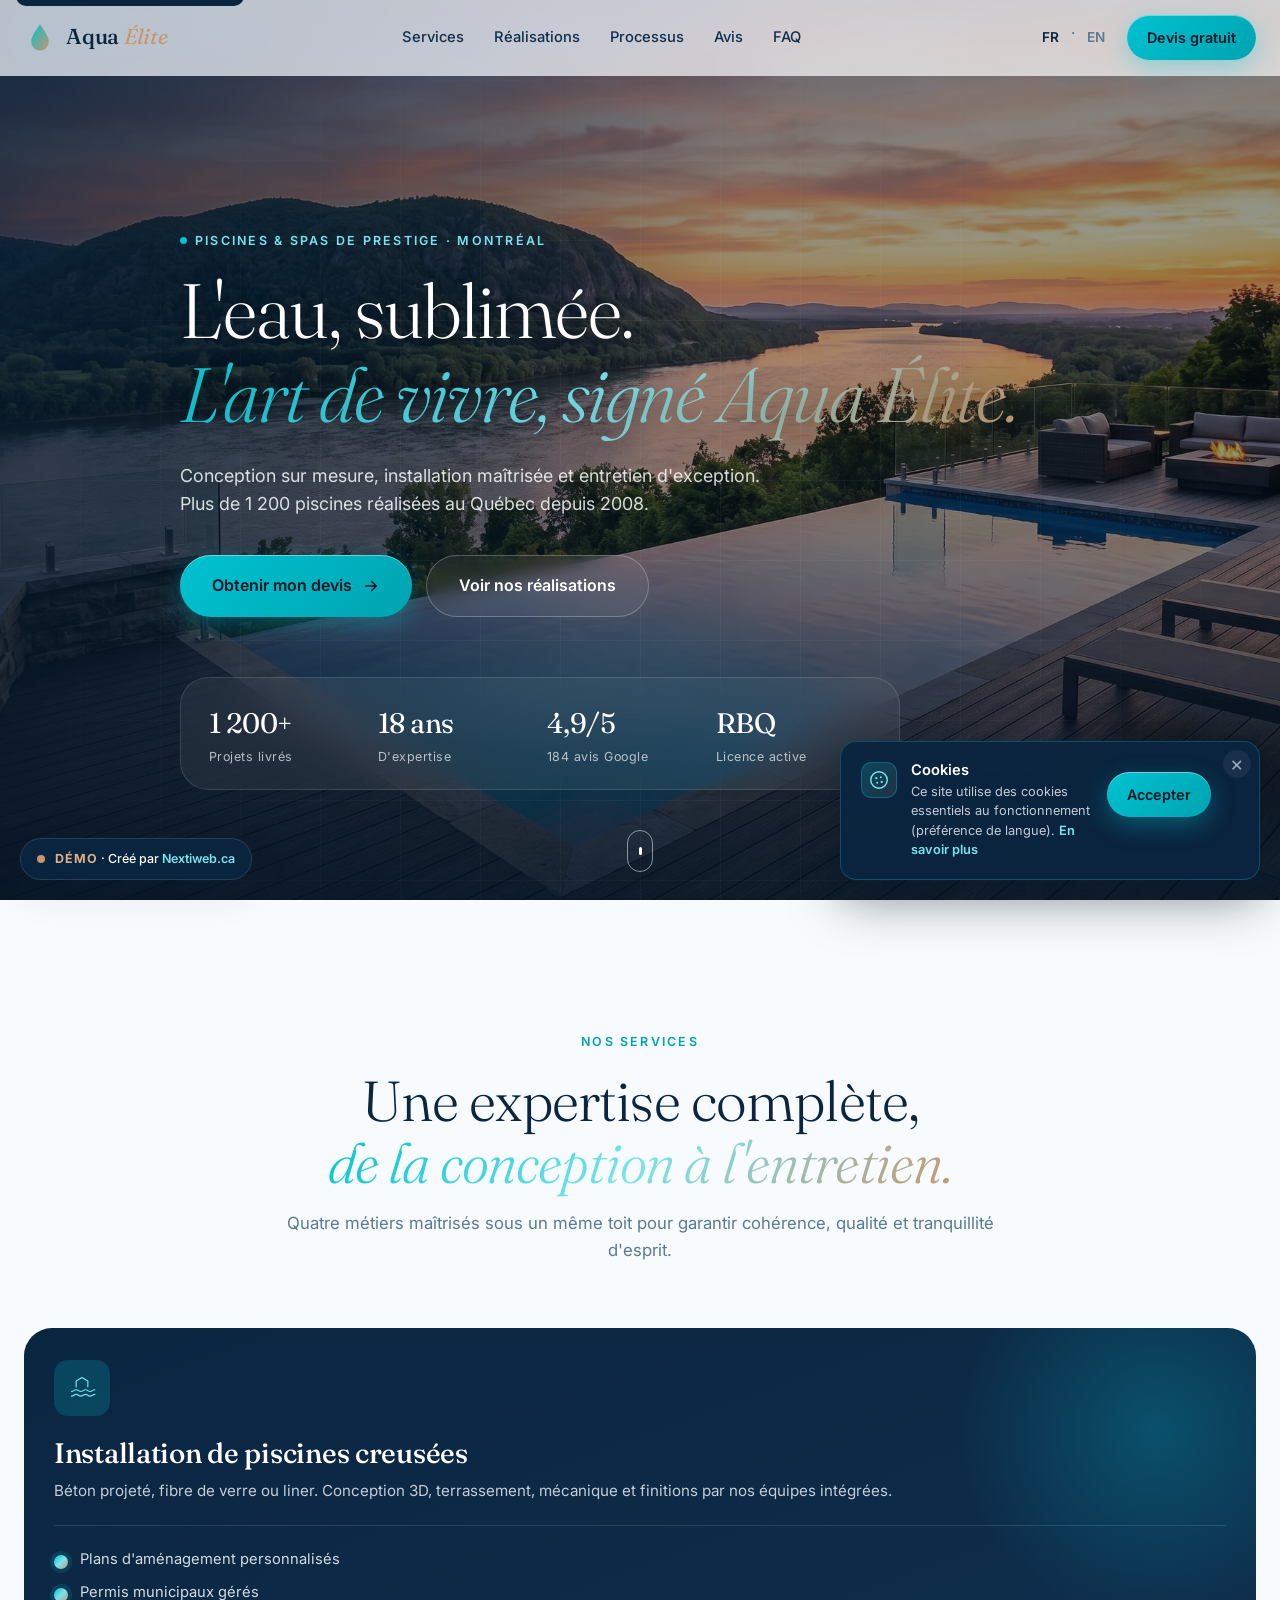
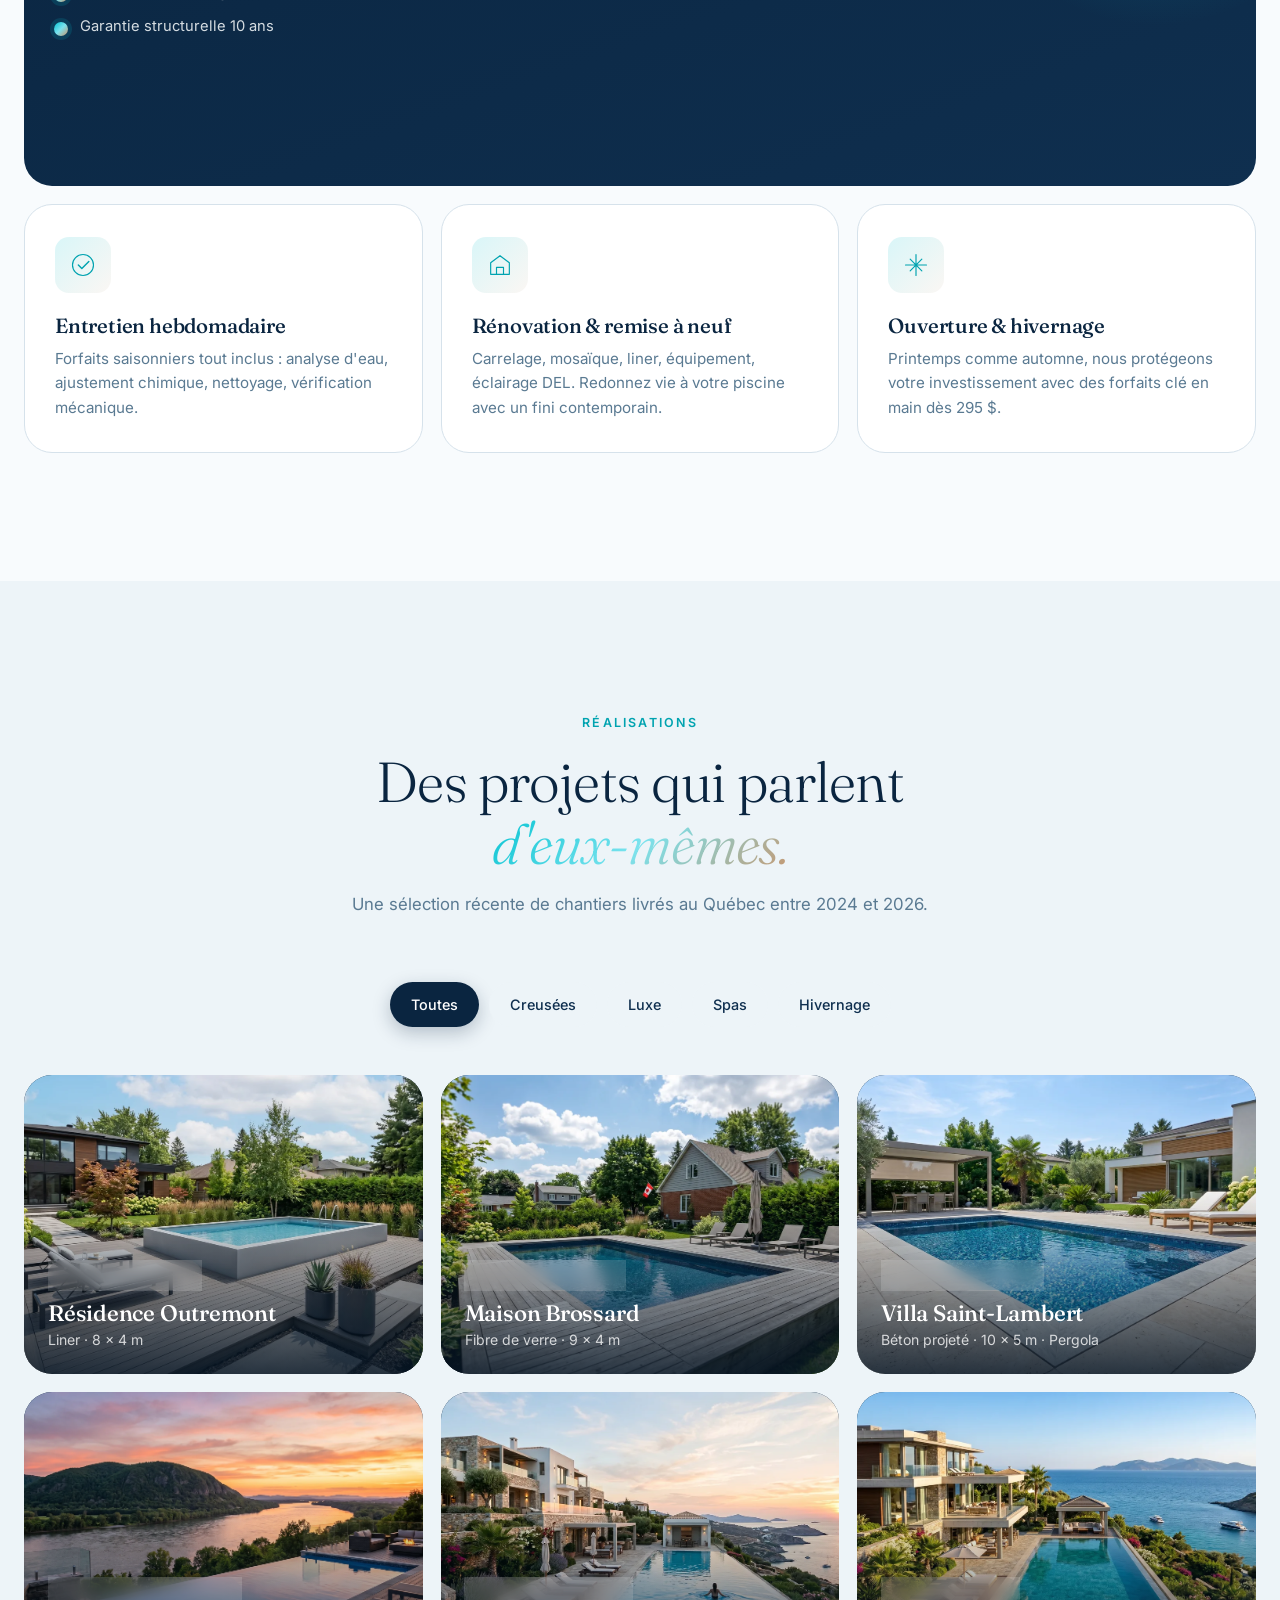
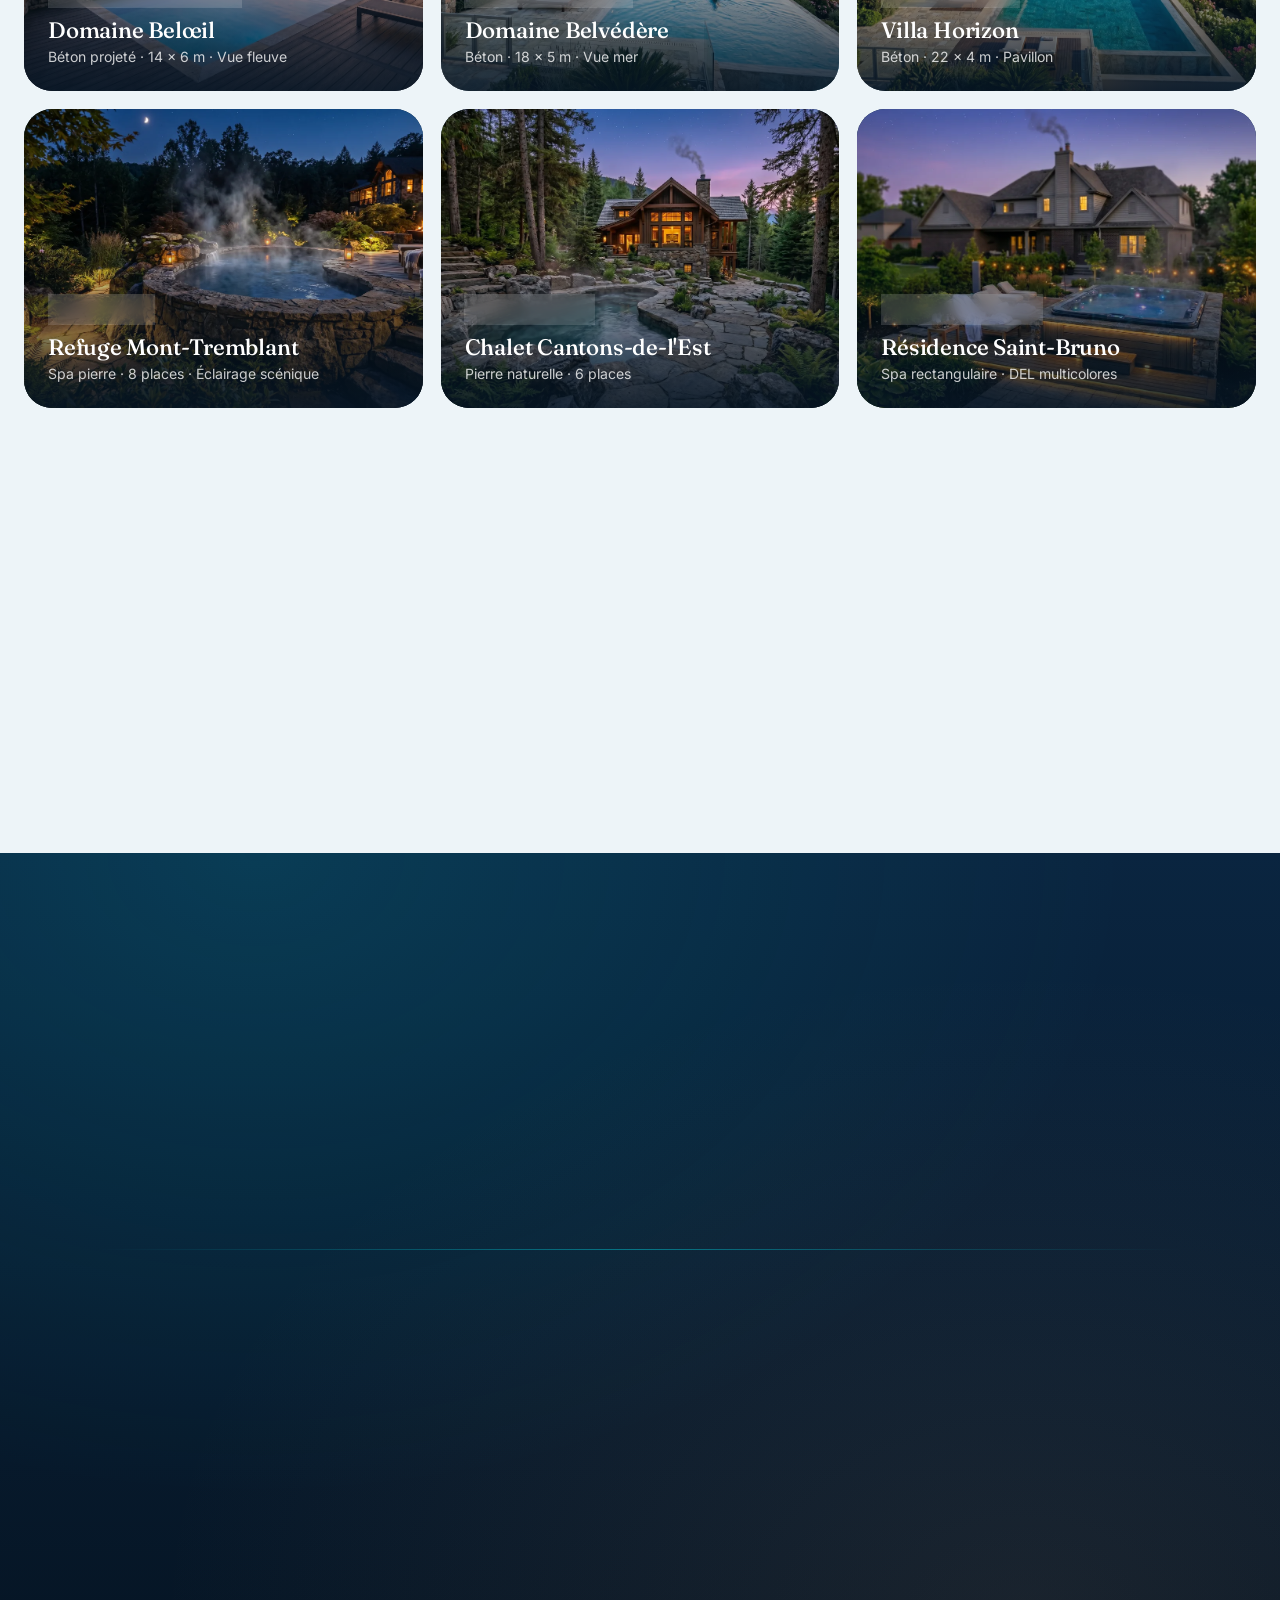
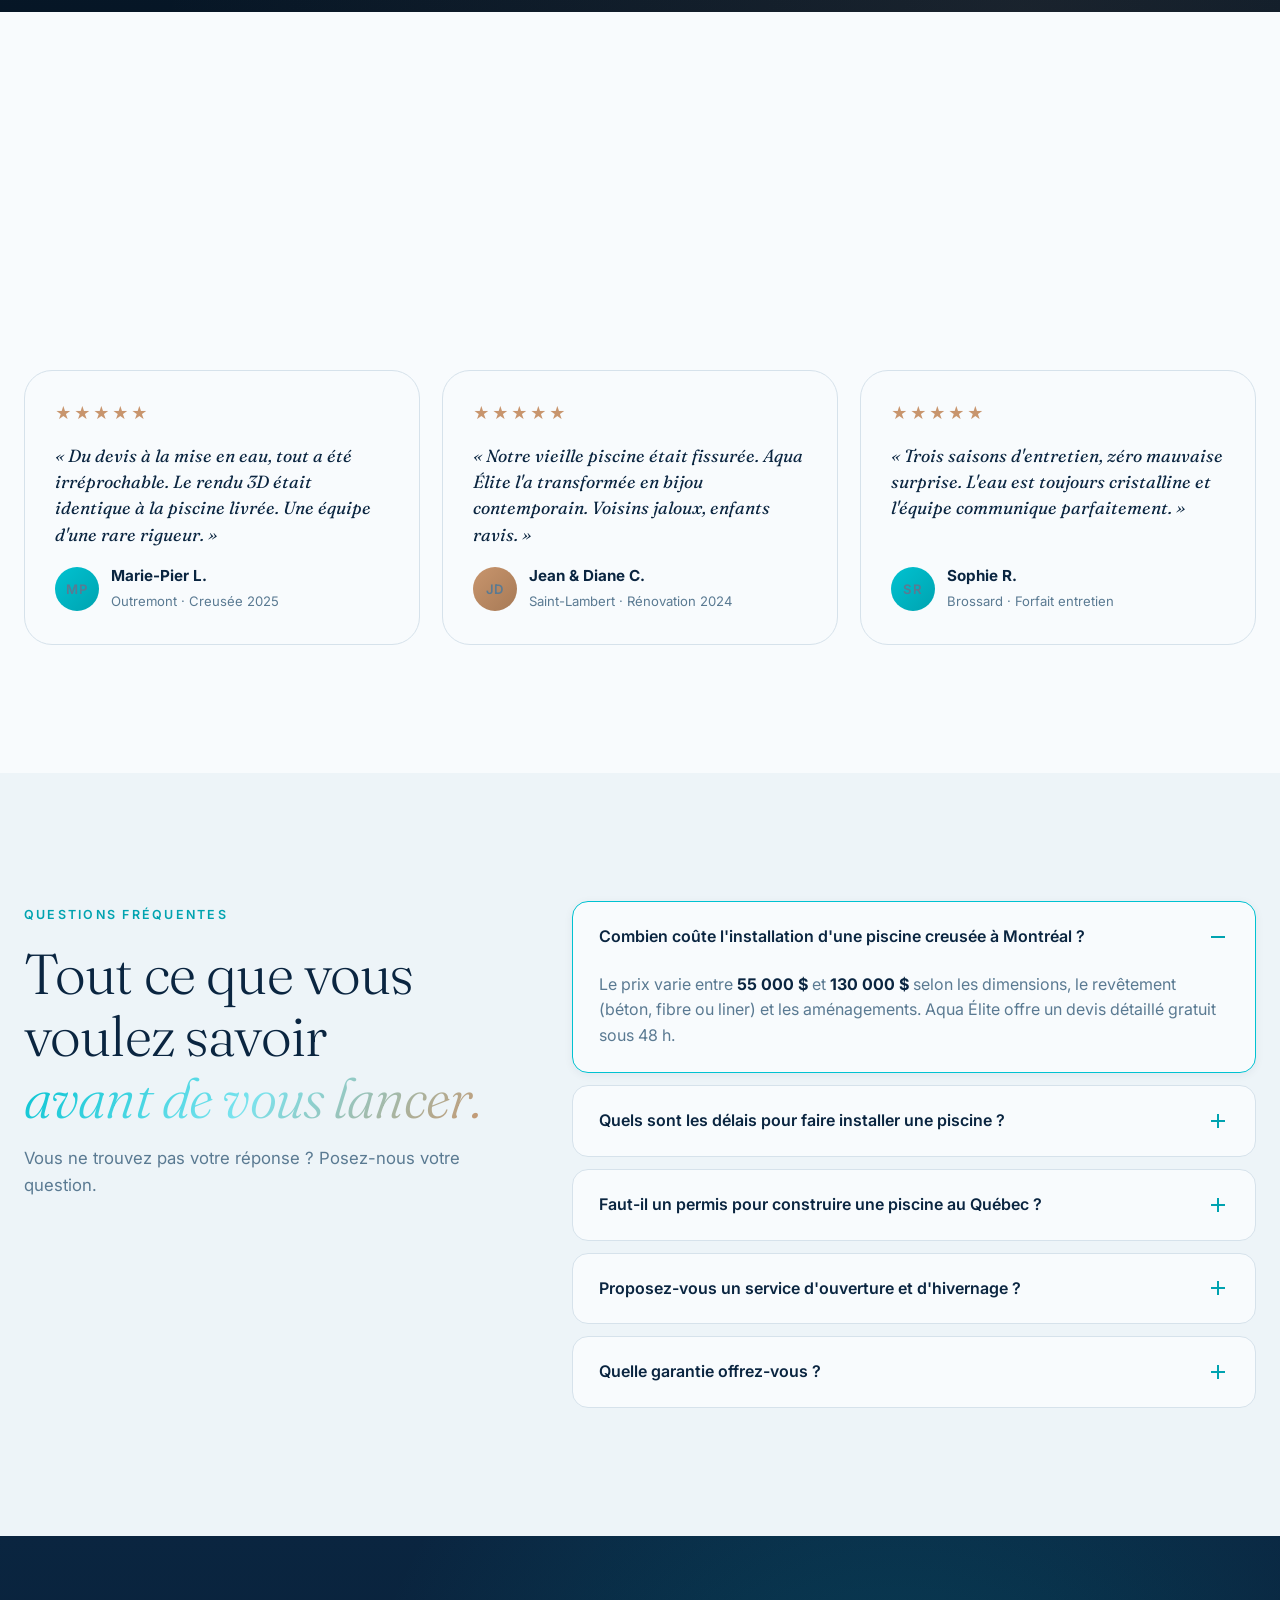
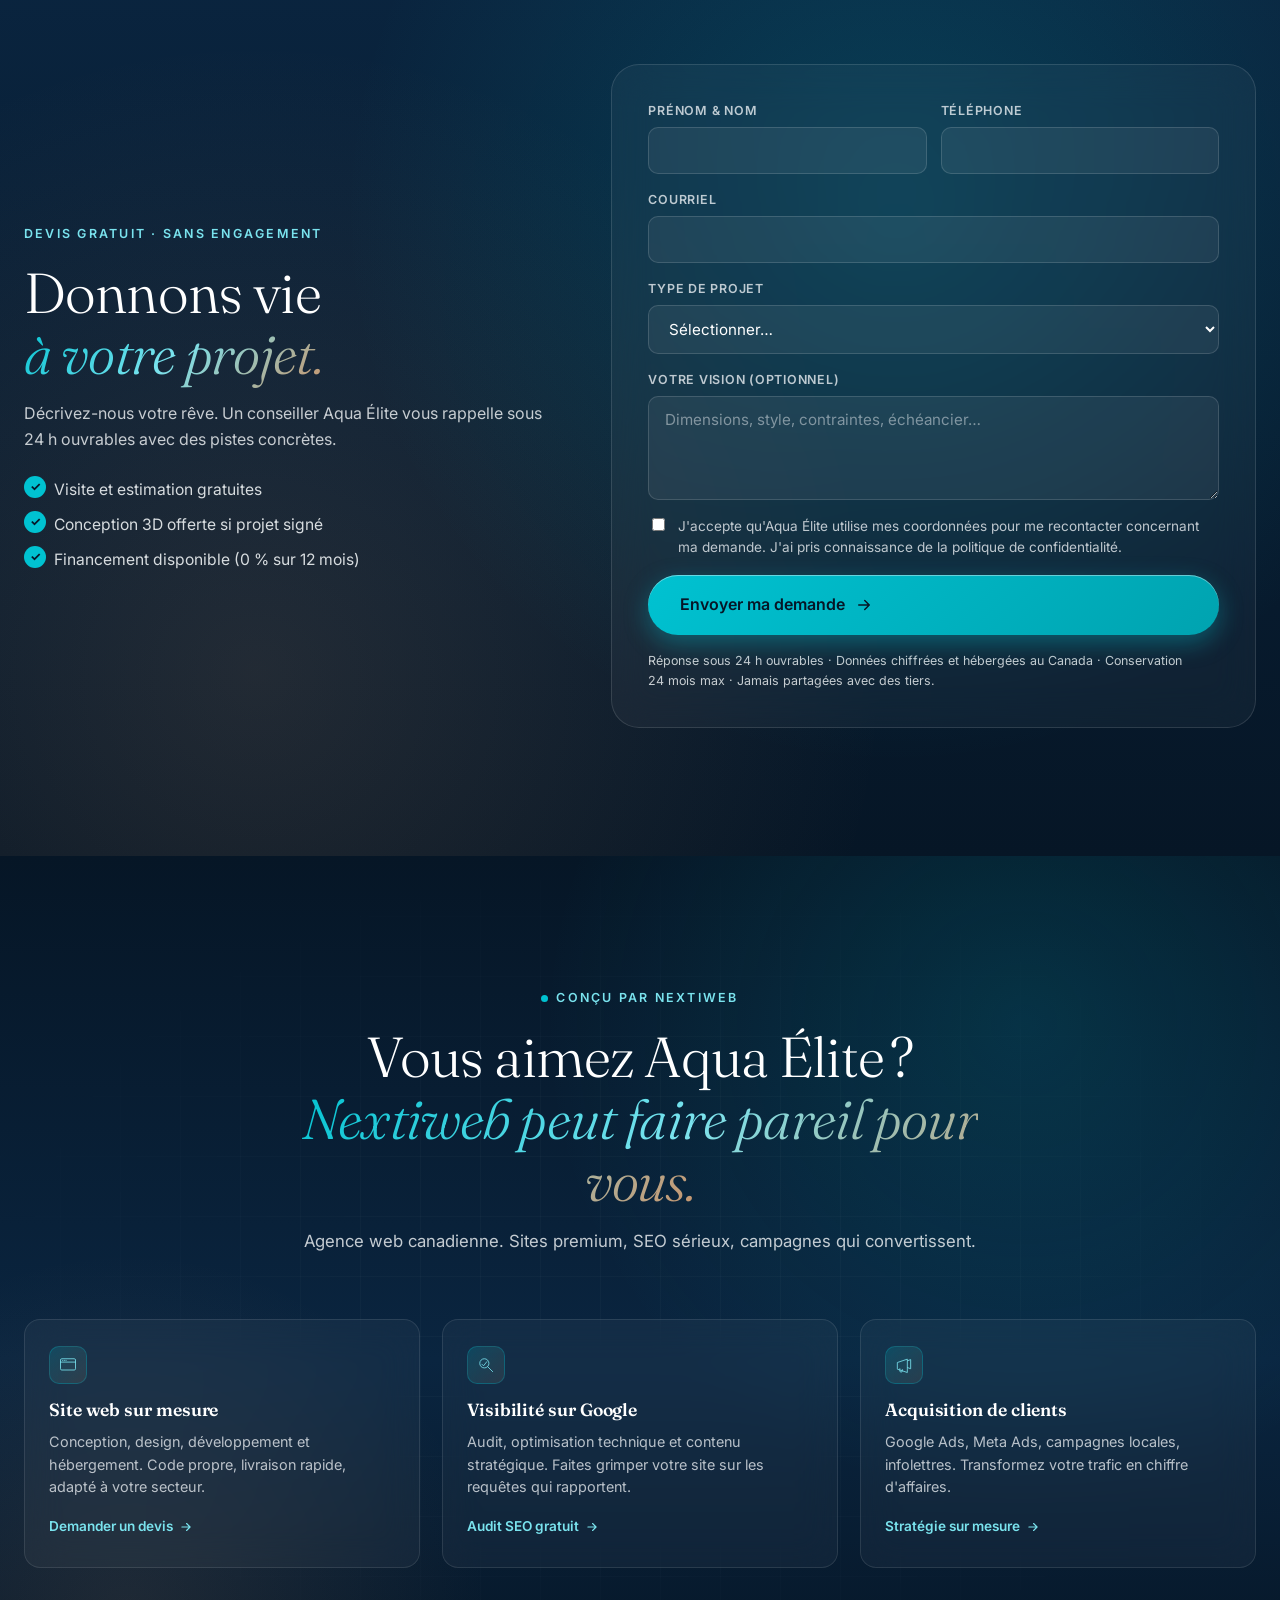
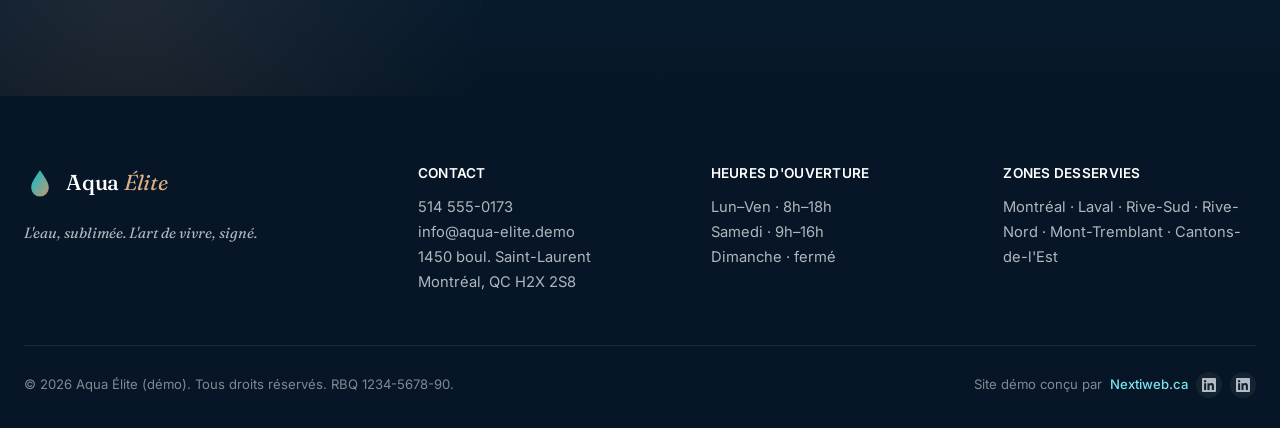
==== commit d101c33f: "Fix preload hero : imagesrcset responsive (800/1200/2400w) — corrige conflit avec picture element" ====
--- a/index.html
+++ b/index.html
@@ -38,7 +38,7 @@
 <!-- Performance hints -->
 <link rel="preconnect" href="https://fonts.googleapis.com">
 <link rel="preconnect" href="https://fonts.gstatic.com" crossorigin>
-<link rel="preload" as="image" href="images/optimized/piscine-debordement-montreal.webp" type="image/webp" fetchpriority="high">
+<link rel="preload" as="image" imagesrcset="images/optimized/piscine-debordement-montreal-800.jpg 800w, images/optimized/piscine-debordement-montreal-1200.jpg 1200w, images/optimized/piscine-debordement-montreal.webp 2400w" imagesizes="100vw" fetchpriority="high">
 <link rel="dns-prefetch" href="https://nextiweb.ca">
 
 <!-- Fonts : Fraunces (display luxe) + Inter (body) — chargement async non-bloquant -->
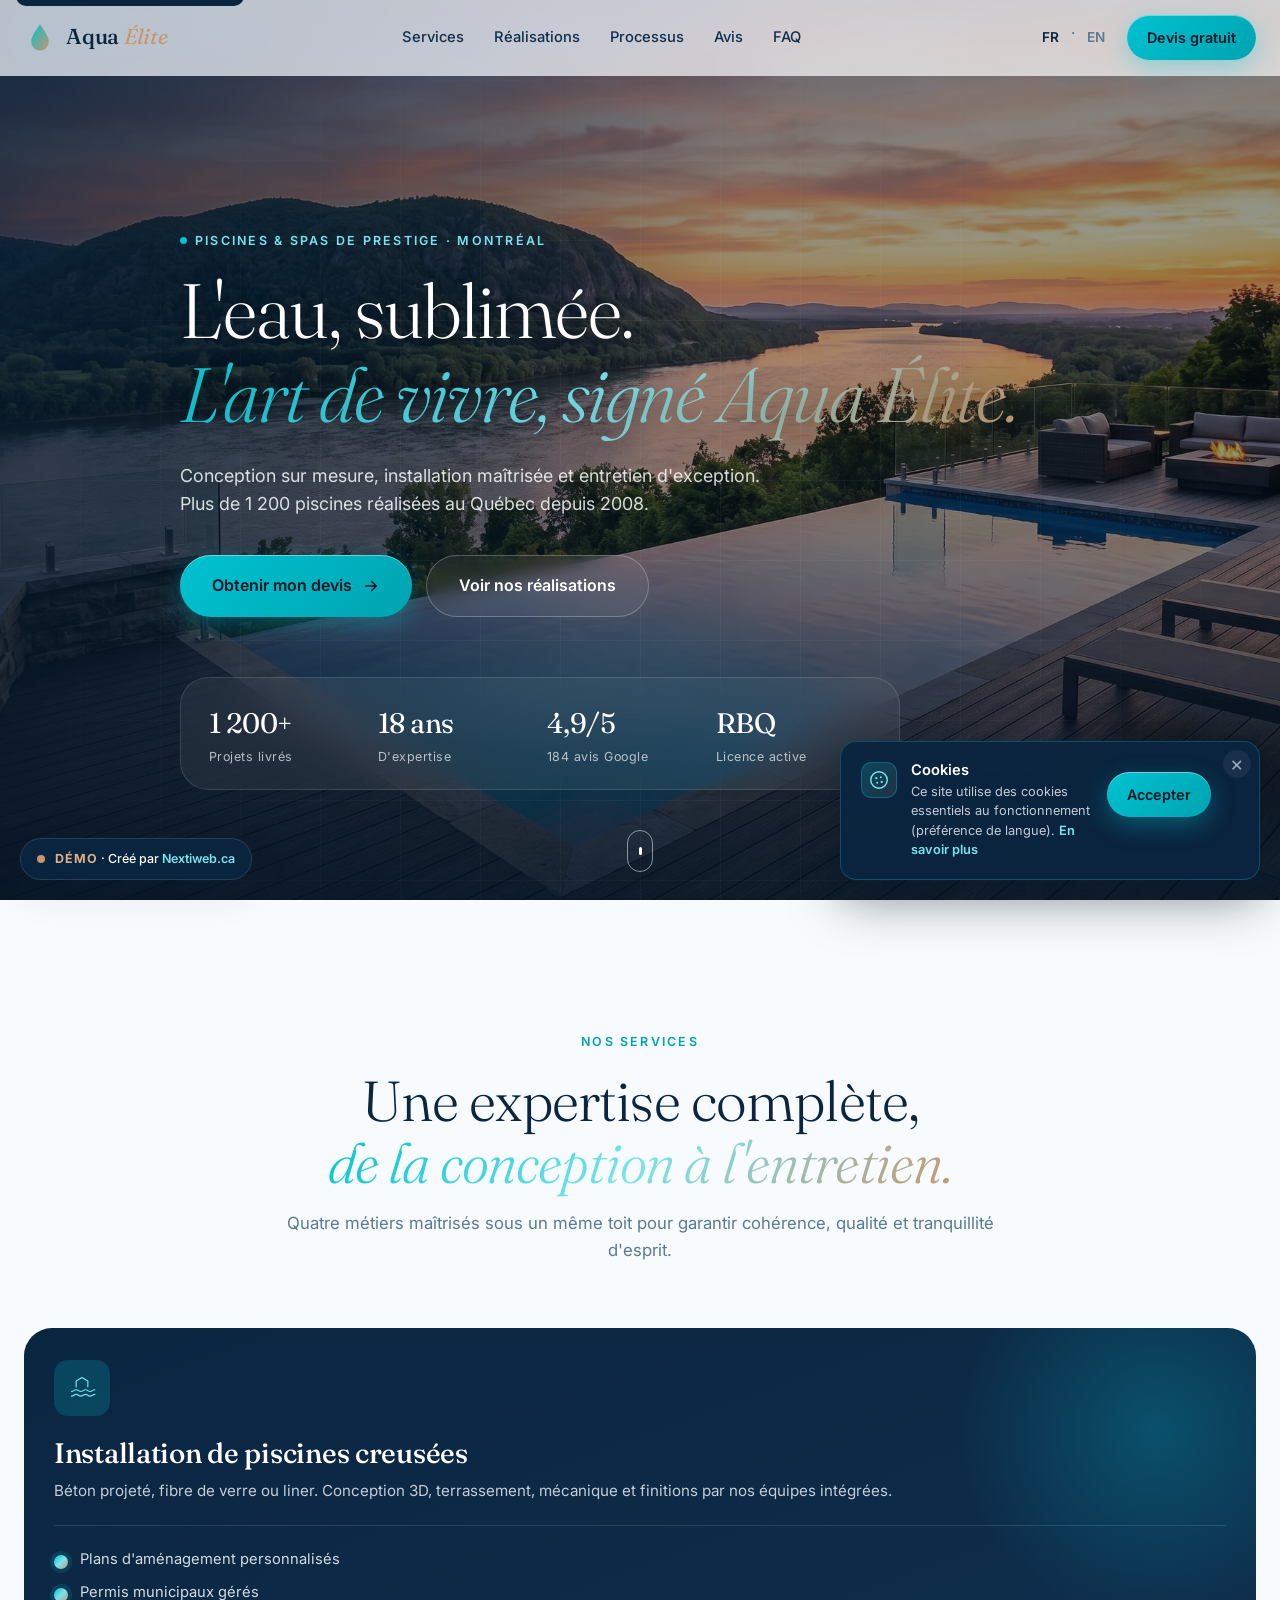
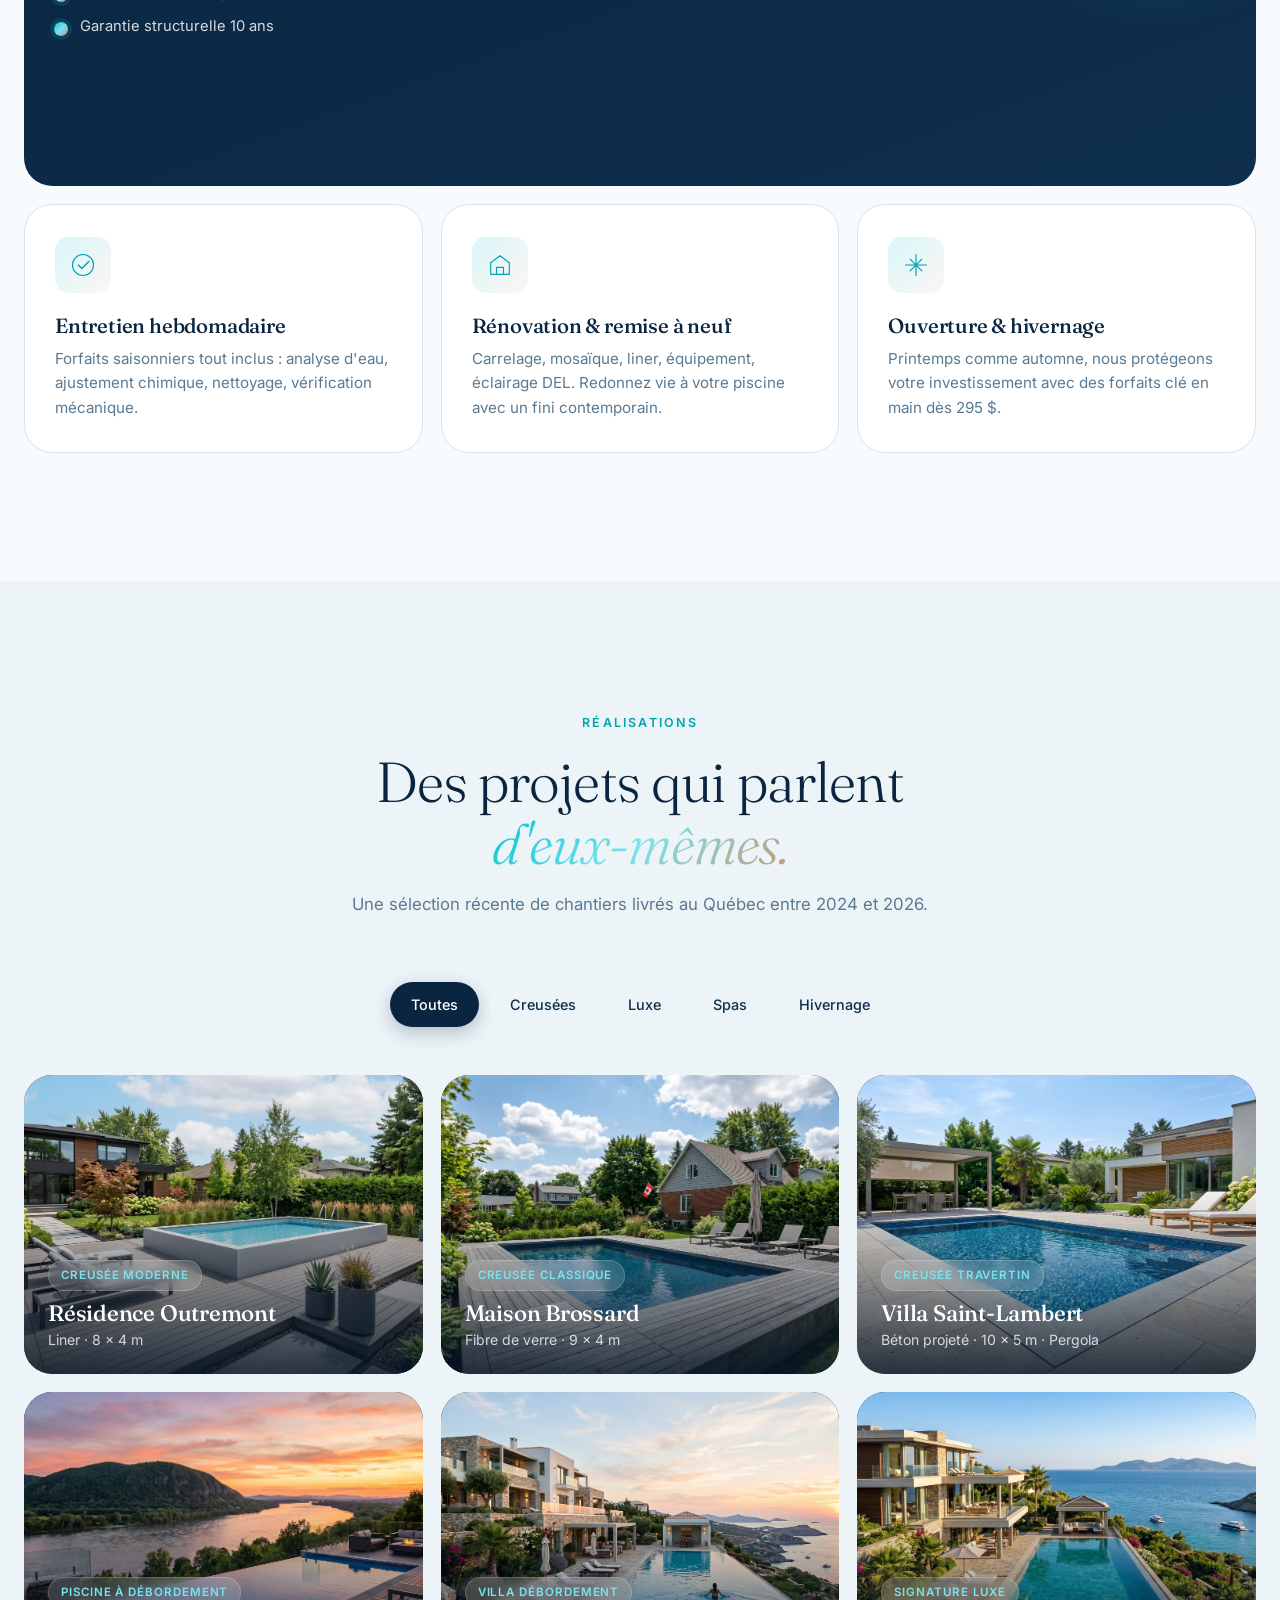
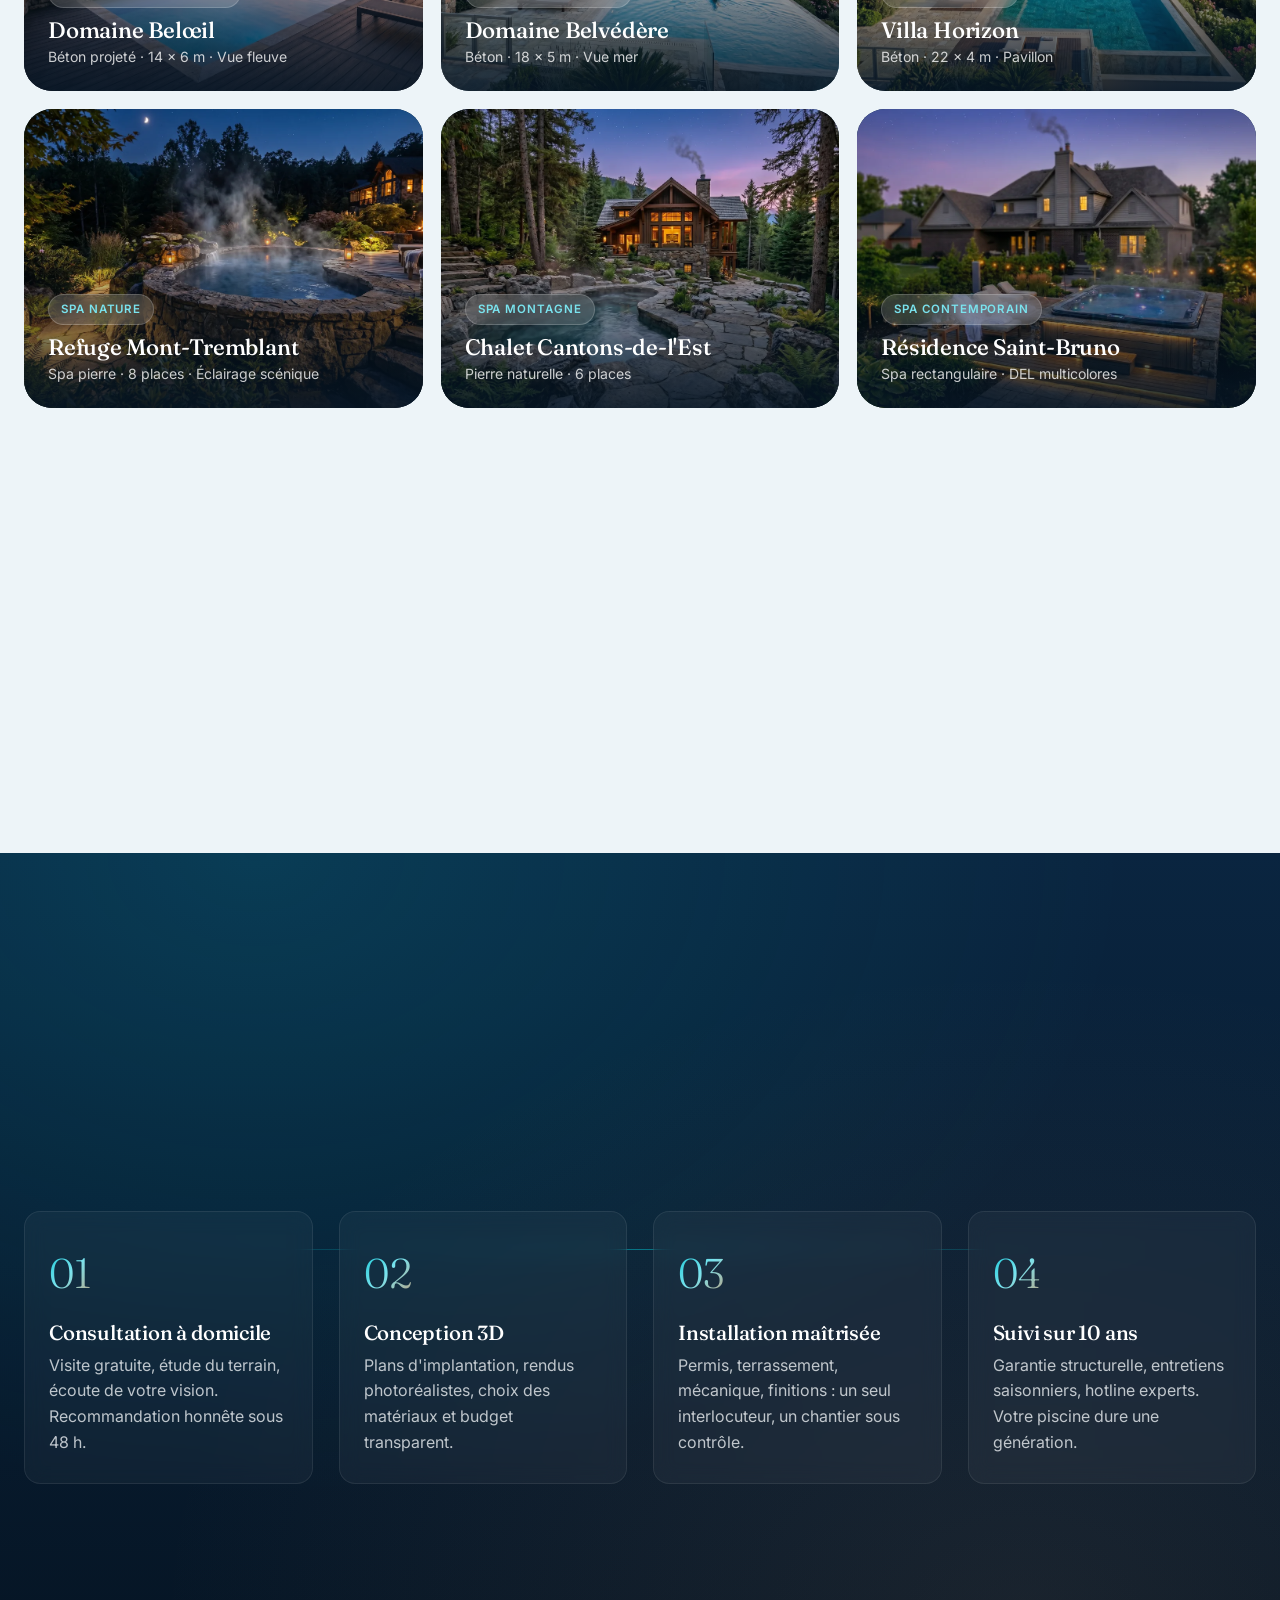
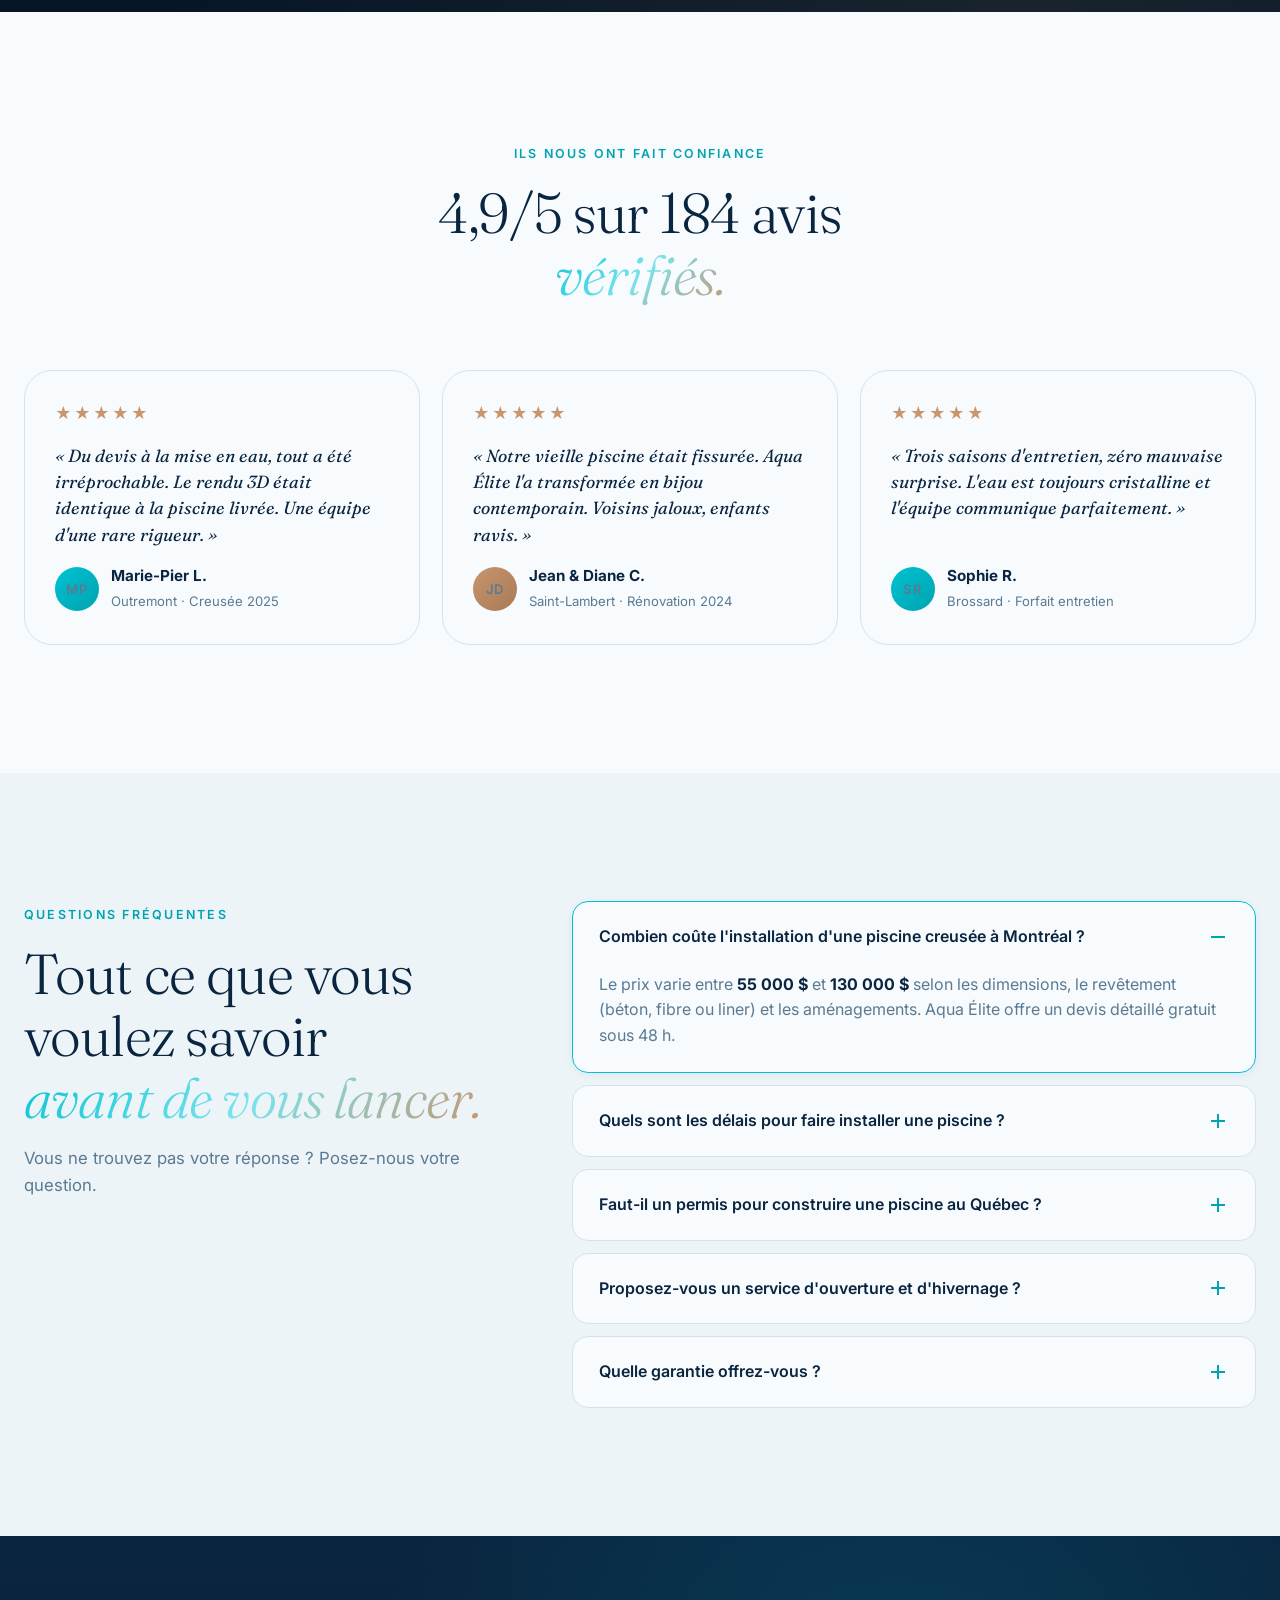
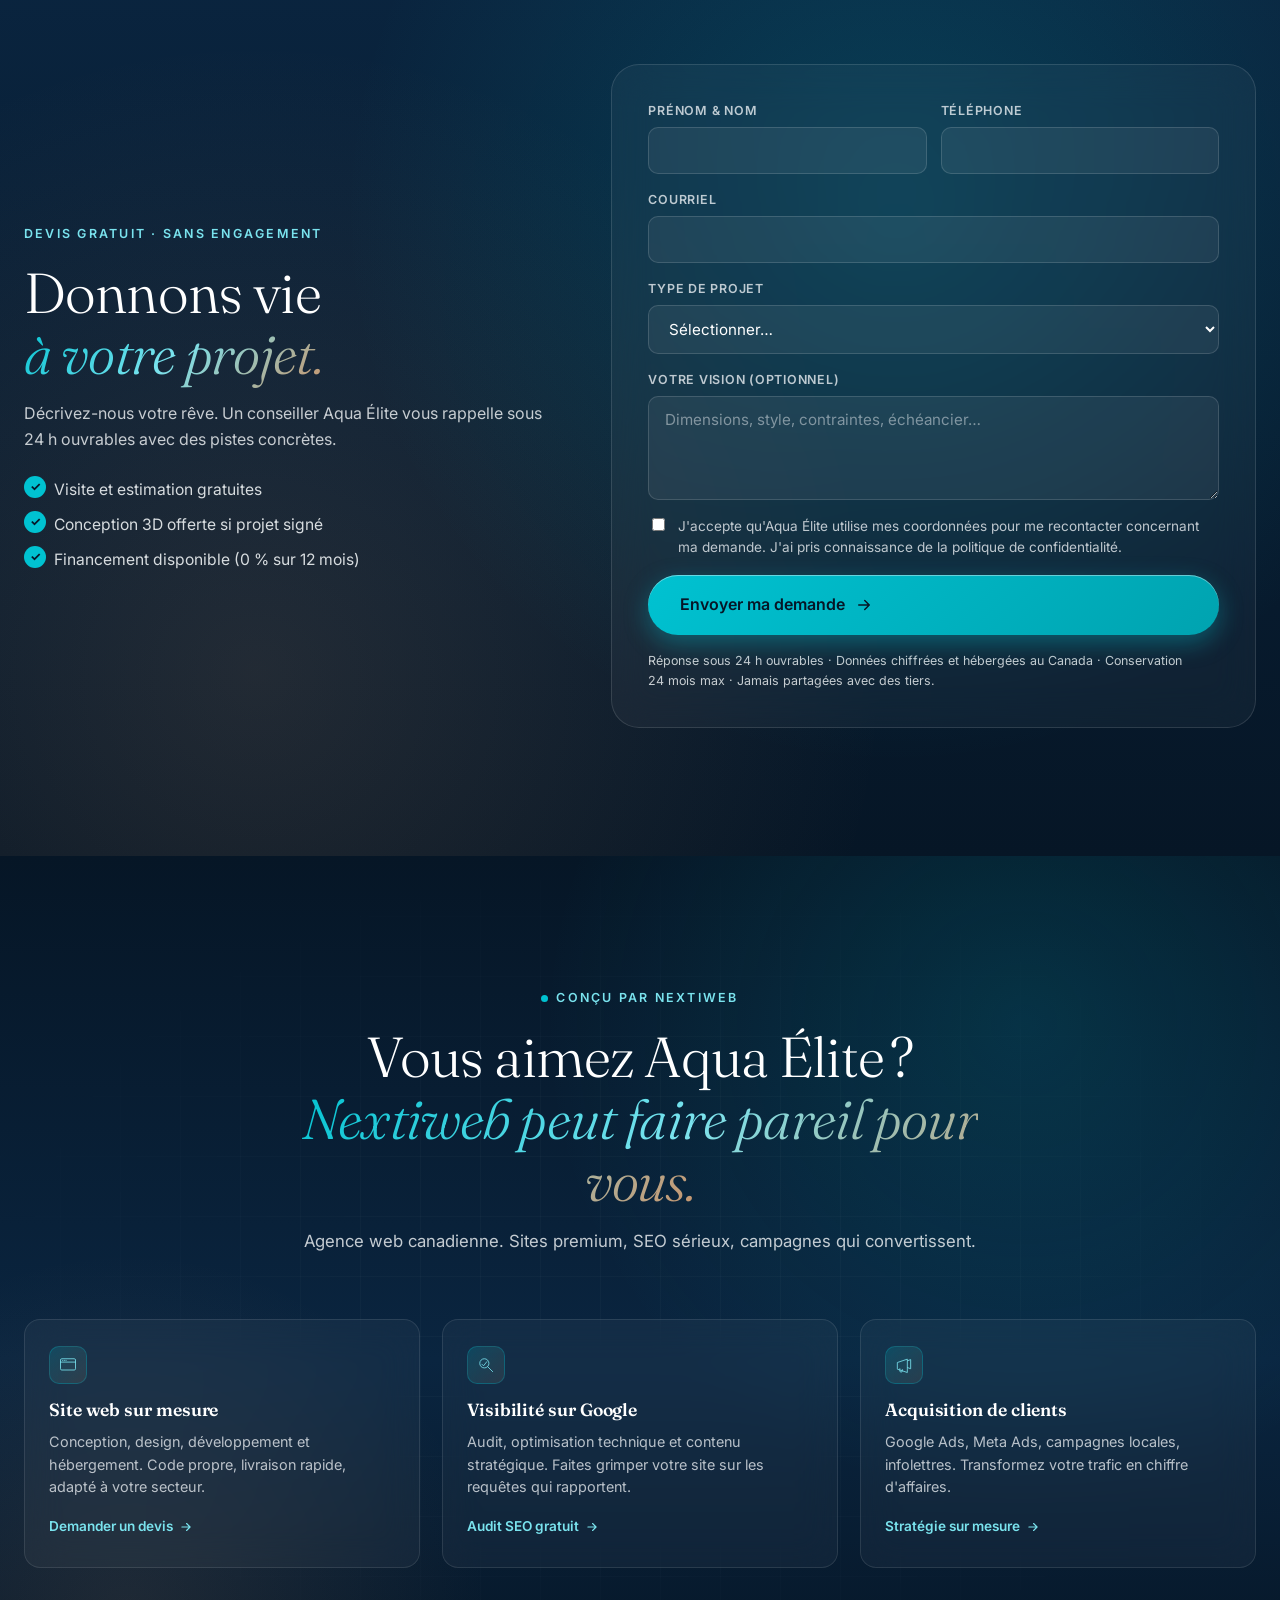
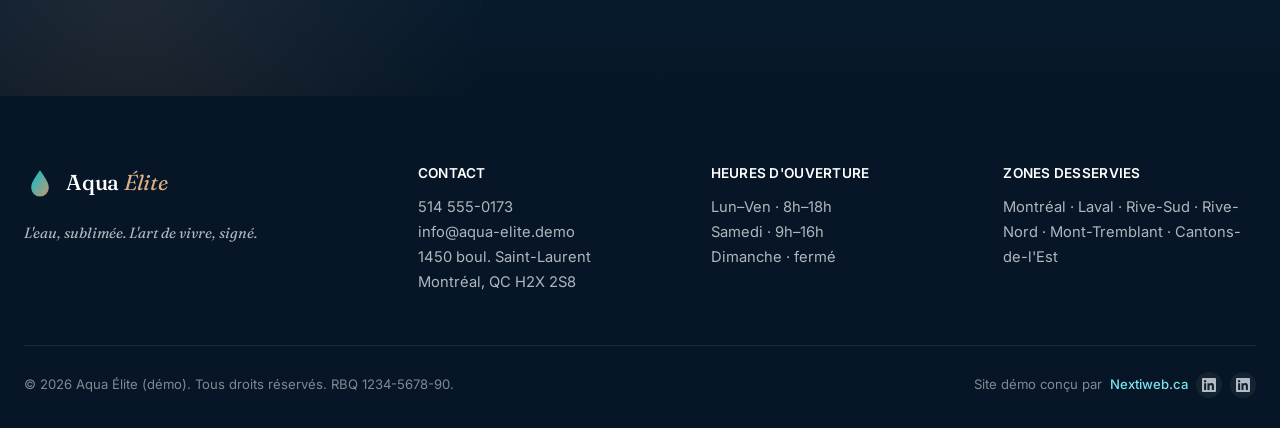
==== commit a5df3066: "Perf : CSS non-bloquant (preload) + .htaccess cache 1 an images / 1 mois CSS-JS + gzip" ====
--- a/index.html
+++ b/index.html
@@ -46,7 +46,8 @@
 <noscript><link rel="stylesheet" href="https://fonts.googleapis.com/css2?family=Fraunces:opsz,wght@9..144,300;9..144,400;9..144,500;9..144,600&family=Inter:wght@300;400;500;600;700&display=swap"></noscript>
 
 <link rel="icon" type="image/svg+xml" href="favicon.svg">
-<link rel="stylesheet" href="assets/css/styles.css">
+<link rel="preload" as="style" href="assets/css/styles.css" onload="this.onload=null;this.rel='stylesheet'">
+<noscript><link rel="stylesheet" href="assets/css/styles.css"></noscript>
 
 <!-- Schema.org : LocalBusiness + Service -->
 <script type="application/ld+json">
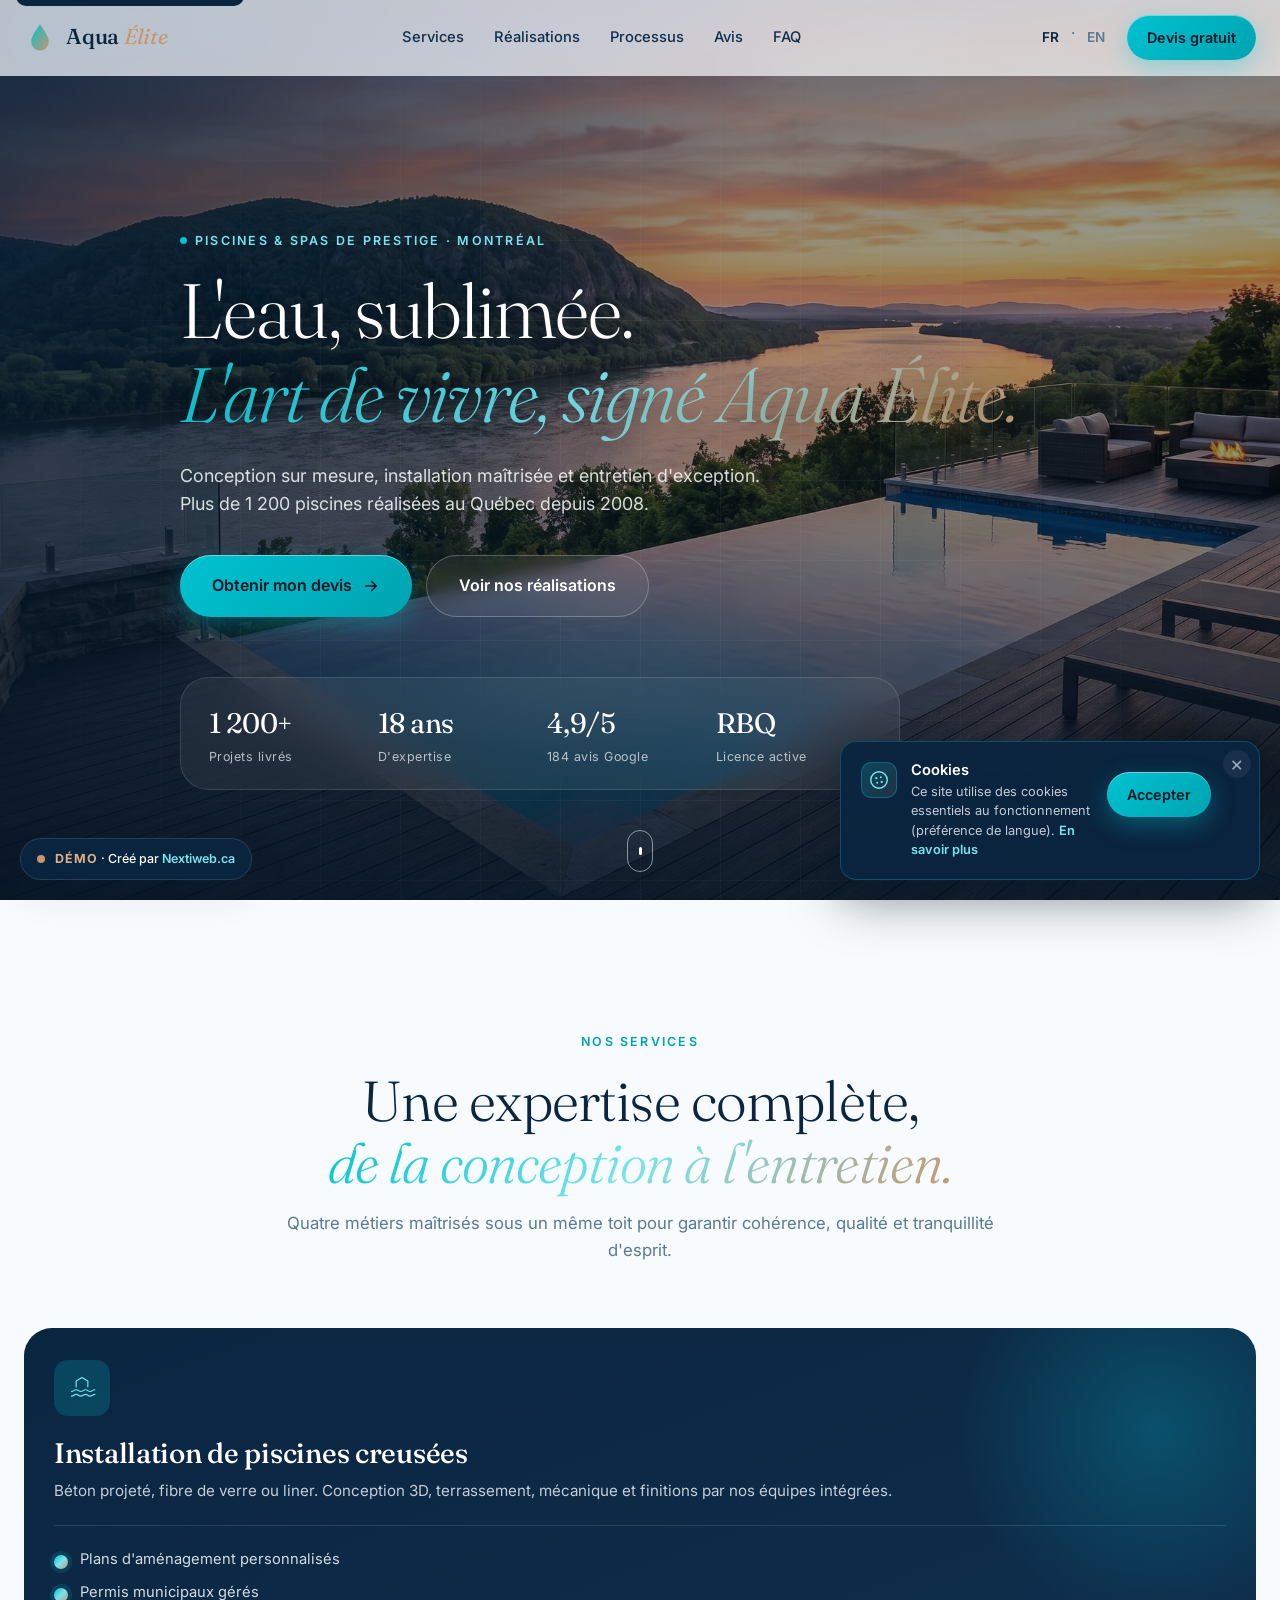
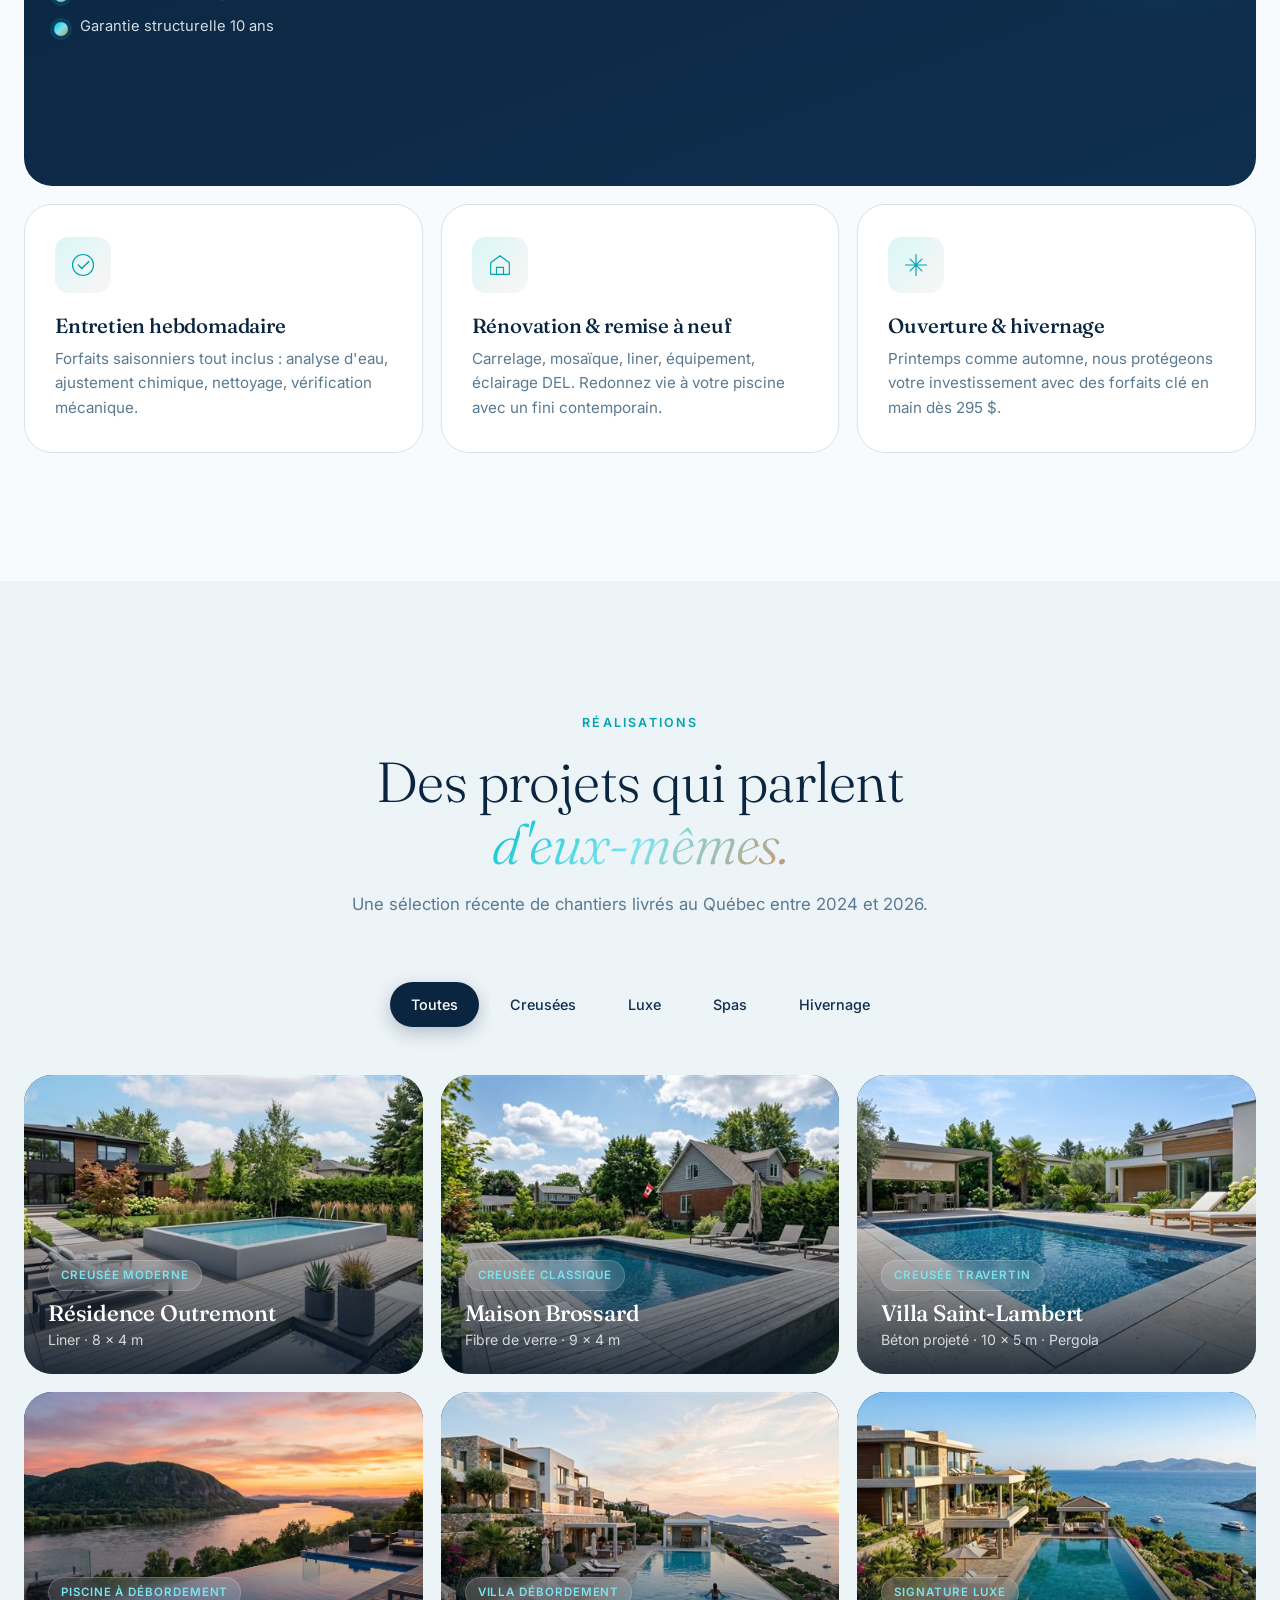
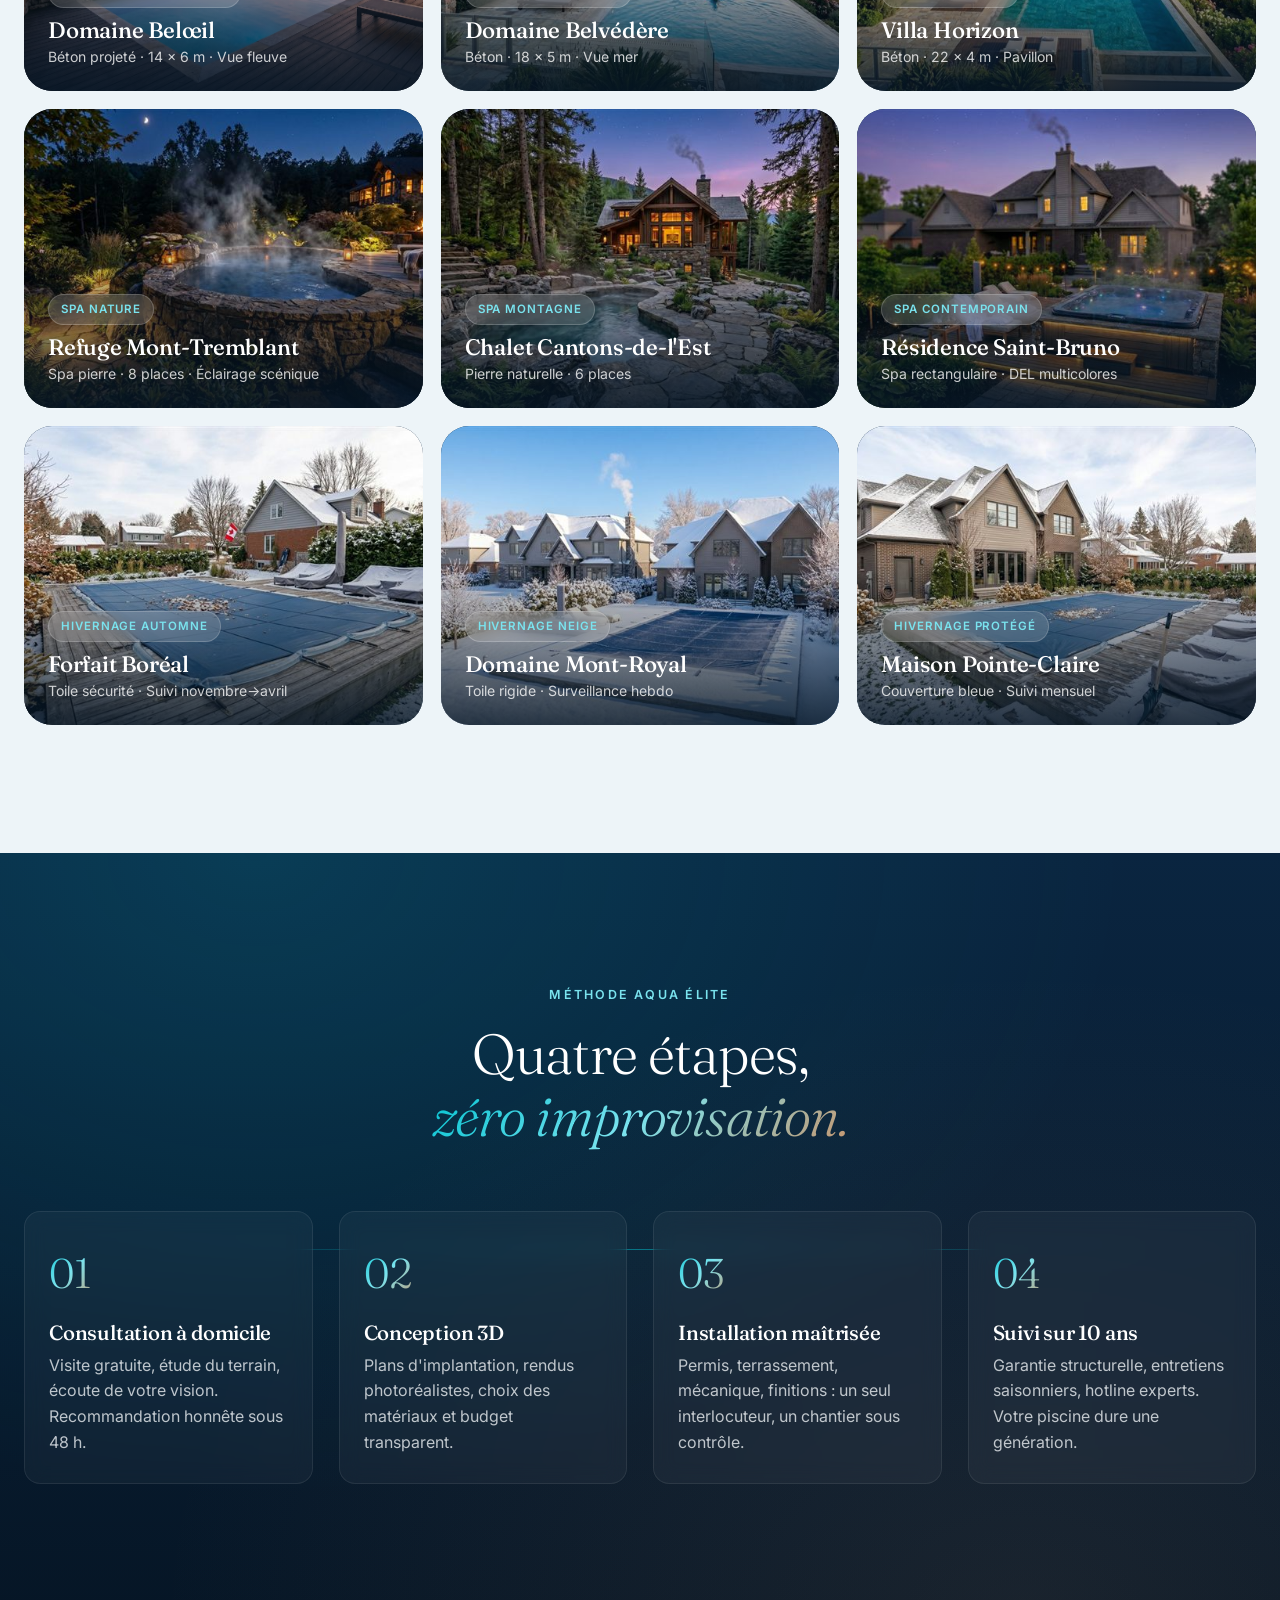
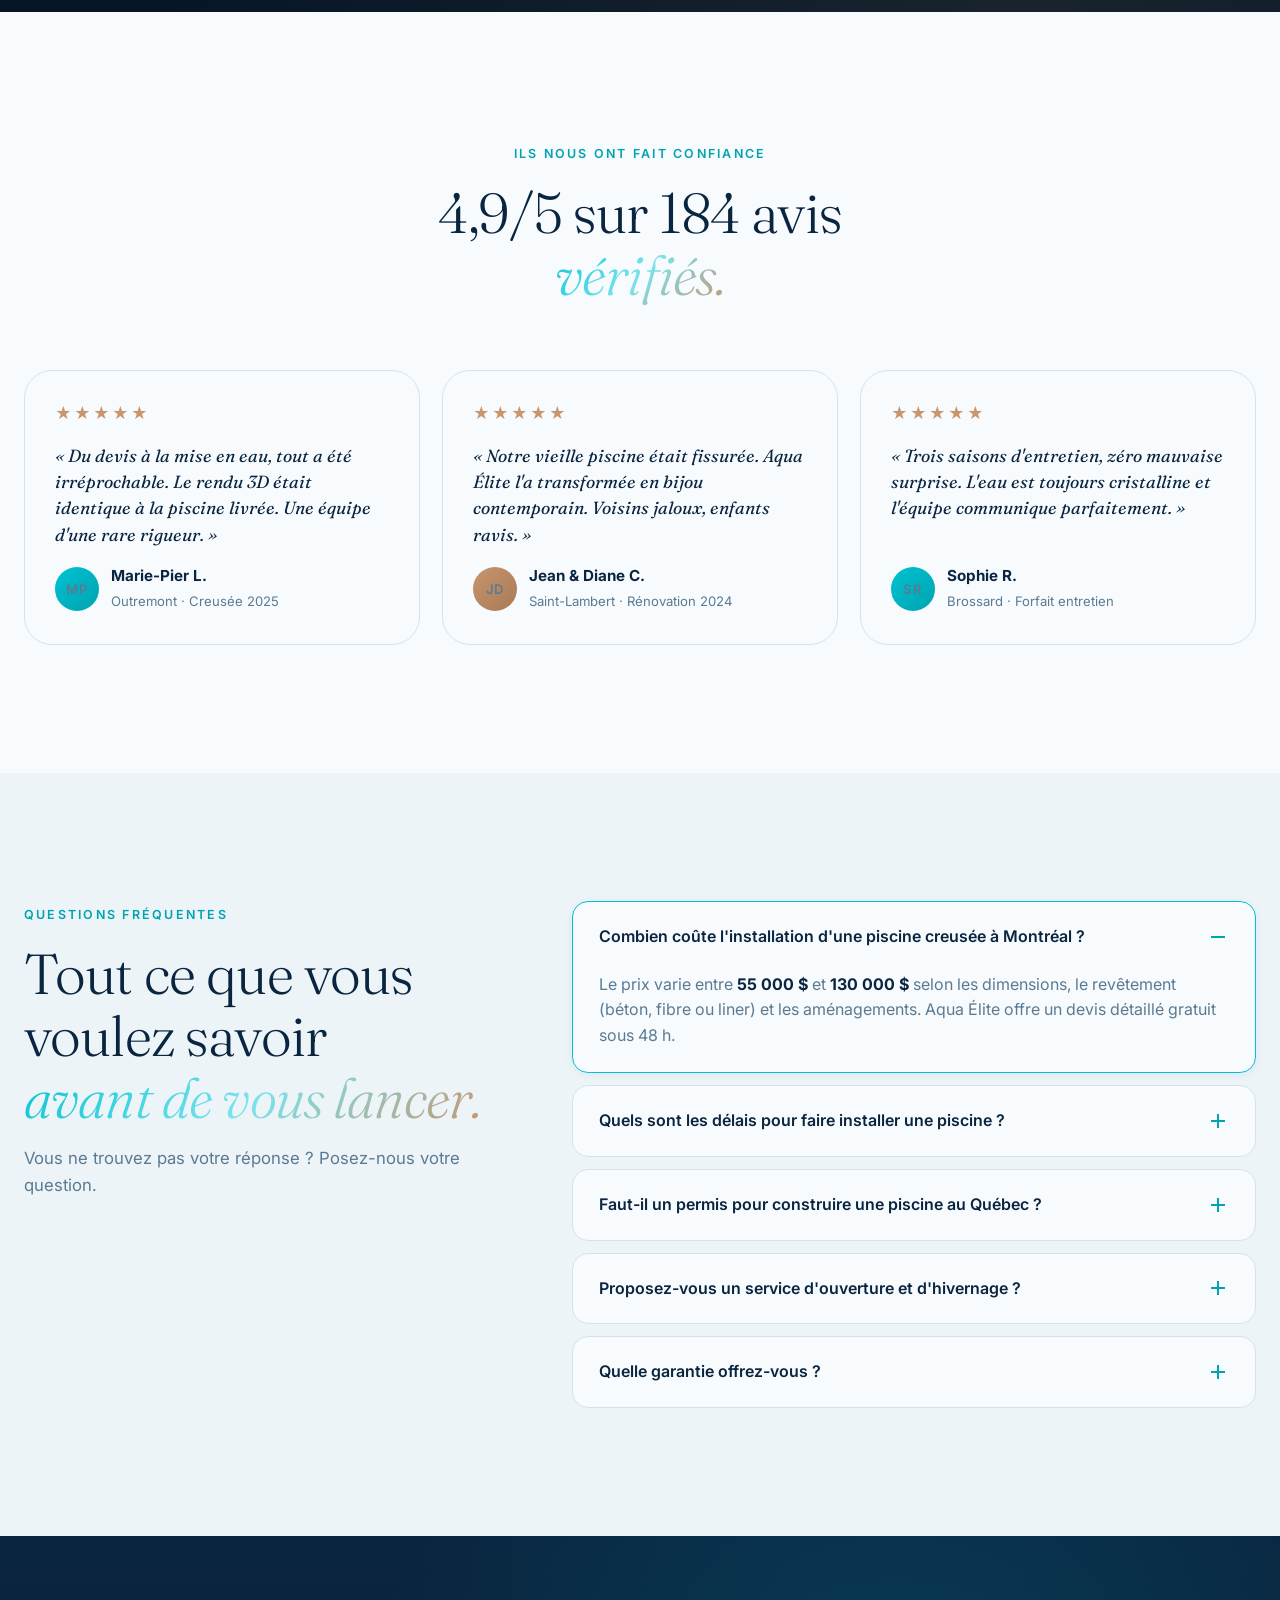
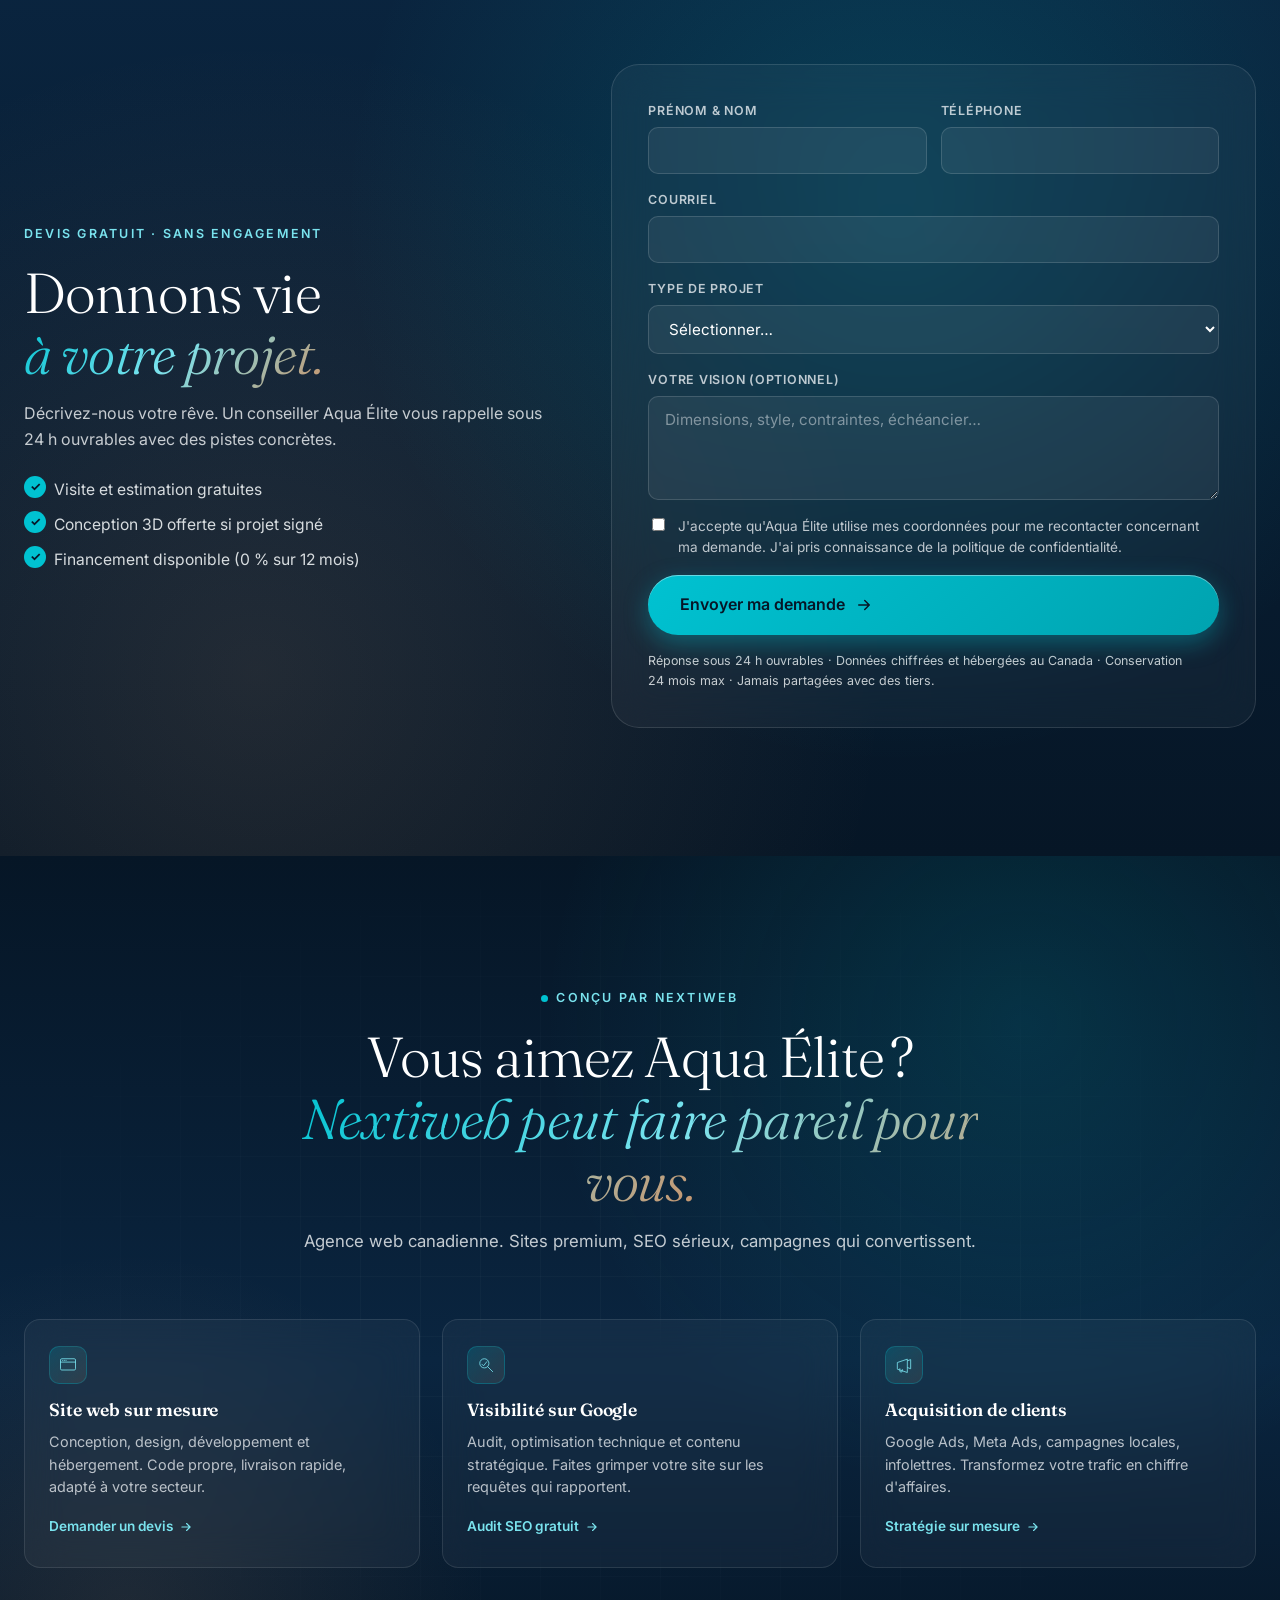
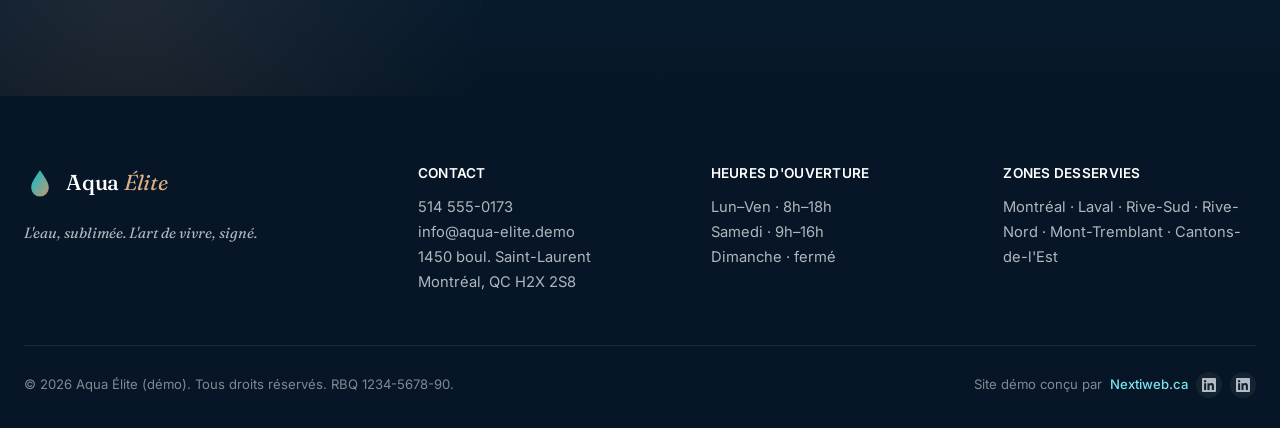
==== commit 38bf5e6e: "Perf : cache getBoundingClientRect (fin reflow mousemove) + suppression sources WebP galerie (force " ====
--- a/index.html
+++ b/index.html
@@ -46,8 +46,8 @@
 <noscript><link rel="stylesheet" href="https://fonts.googleapis.com/css2?family=Fraunces:opsz,wght@9..144,300;9..144,400;9..144,500;9..144,600&family=Inter:wght@300;400;500;600;700&display=swap"></noscript>
 
 <link rel="icon" type="image/svg+xml" href="favicon.svg">
-<link rel="preload" as="style" href="assets/css/styles.css" onload="this.onload=null;this.rel='stylesheet'">
-<noscript><link rel="stylesheet" href="assets/css/styles.css"></noscript>
+<link rel="preload" as="style" href="assets/css/styles.css">
+<link rel="stylesheet" href="assets/css/styles.css">
 
 <!-- Schema.org : LocalBusiness + Service -->
 <script type="application/ld+json">
@@ -324,7 +324,6 @@
       <!-- CREUSÉES (3) -->
       <figure class="gcard" data-cat="creusee">
         <picture>
-          <source srcset="images/optimized/installation-piscine-creusee-montreal.webp" type="image/webp">
           <img src="images/optimized/installation-piscine-creusee-montreal-700.jpg" alt="Piscine creusée moderne avec terrasse en composite et aménagement paysager contemporain" loading="lazy" width="1400" height="1050">
         </picture>
         <figcaption>
@@ -336,7 +335,6 @@
 
       <figure class="gcard" data-cat="creusee">
         <picture>
-          <source srcset="images/optimized/piscine-creusee-terrasse-bois-montreal.webp" type="image/webp">
           <img src="images/optimized/piscine-creusee-terrasse-bois-montreal-700.jpg" alt="Piscine creusée classique avec deck en bois et vue sur jardin résidentiel québécois" loading="lazy" width="1400" height="1050">
         </picture>
         <figcaption>
@@ -348,7 +346,6 @@
 
       <figure class="gcard" data-cat="creusee">
         <picture>
-          <source srcset="images/optimized/piscine-creusee-travertin-pergola-montreal.webp" type="image/webp">
           <img src="images/optimized/piscine-creusee-travertin-pergola-montreal-700.jpg" alt="Piscine creusée avec terrasse en pierre travertin, pergola et aménagement méditerranéen" loading="lazy" width="1400" height="1050">
         </picture>
         <figcaption>
@@ -373,7 +370,6 @@
 
       <figure class="gcard" data-cat="luxe">
         <picture>
-          <source srcset="images/optimized/piscine-debordement-luxe-montreal.webp" type="image/webp">
           <img src="images/optimized/piscine-debordement-luxe-montreal-700.jpg" alt="Villa avec piscine à débordement face à la mer au coucher de soleil" loading="lazy" width="1400" height="1050">
         </picture>
         <figcaption>
@@ -385,7 +381,6 @@
 
       <figure class="gcard" data-cat="luxe">
         <picture>
-          <source srcset="images/optimized/piscine-debordement-vue-panoramique.webp" type="image/webp">
           <img src="images/optimized/piscine-debordement-vue-panoramique-700.jpg" alt="Piscine à débordement longue face à la baie avec yachts et ciel bleu" loading="lazy" width="1400" height="1050">
         </picture>
         <figcaption>
@@ -398,7 +393,6 @@
       <!-- SPAS (3) -->
       <figure class="gcard" data-cat="spa">
         <picture>
-          <source srcset="images/optimized/spa-exterieur-pierre-nuit-montreal.webp" type="image/webp">
           <img src="images/optimized/spa-exterieur-pierre-nuit-montreal-700.jpg" alt="Spa en pierre la nuit avec vapeur d'eau, lanternes allumées et ambiance forêt" loading="lazy" width="1400" height="1050">
         </picture>
         <figcaption>
@@ -410,7 +404,6 @@
 
       <figure class="gcard" data-cat="spa">
         <picture>
-          <source srcset="images/optimized/spa-integre-chalet-montreal.webp" type="image/webp">
           <img src="images/optimized/spa-integre-chalet-montreal-700.jpg" alt="Spa intégré en pierre au pied d'un chalet en montagne au crépuscule" loading="lazy" width="1400" height="1050">
         </picture>
         <figcaption>
@@ -422,7 +415,6 @@
 
       <figure class="gcard" data-cat="spa">
         <picture>
-          <source srcset="images/optimized/spa-moderne-eclaire-montreal.webp" type="image/webp">
           <img src="images/optimized/spa-moderne-eclaire-montreal-700.jpg" alt="Spa moderne illuminé en soirée avec deck éclairé et chaises longues" loading="lazy" width="1400" height="1050">
         </picture>
         <figcaption>
@@ -435,7 +427,6 @@
       <!-- HIVERNAGE (3) -->
       <figure class="gcard" data-cat="hiver">
         <picture>
-          <source srcset="images/optimized/hivernage-piscine-montreal.webp" type="image/webp">
           <img src="images/optimized/hivernage-piscine-montreal-700.jpg" alt="Piscine hivernée avec toile de sécurité, paysage automnal québécois" loading="lazy" width="1400" height="1050">
         </picture>
         <figcaption>
@@ -447,7 +438,6 @@
 
       <figure class="gcard" data-cat="hiver">
         <picture>
-          <source srcset="images/optimized/piscine-hivernee-hiver-montreal.webp" type="image/webp">
           <img src="images/optimized/piscine-hivernee-hiver-montreal-700.jpg" alt="Piscine hivernée enneigée devant une résidence québécoise avec drapeau du Canada" loading="lazy" width="1400" height="1050">
         </picture>
         <figcaption>
@@ -459,7 +449,6 @@
 
       <figure class="gcard" data-cat="hiver">
         <picture>
-          <source srcset="images/optimized/fermeture-piscine-montreal.webp" type="image/webp">
           <img src="images/optimized/fermeture-piscine-montreal-700.jpg" alt="Piscine couverte d'une bâche bleue de sécurité en début d'hiver" loading="lazy" width="1400" height="1050">
         </picture>
         <figcaption>
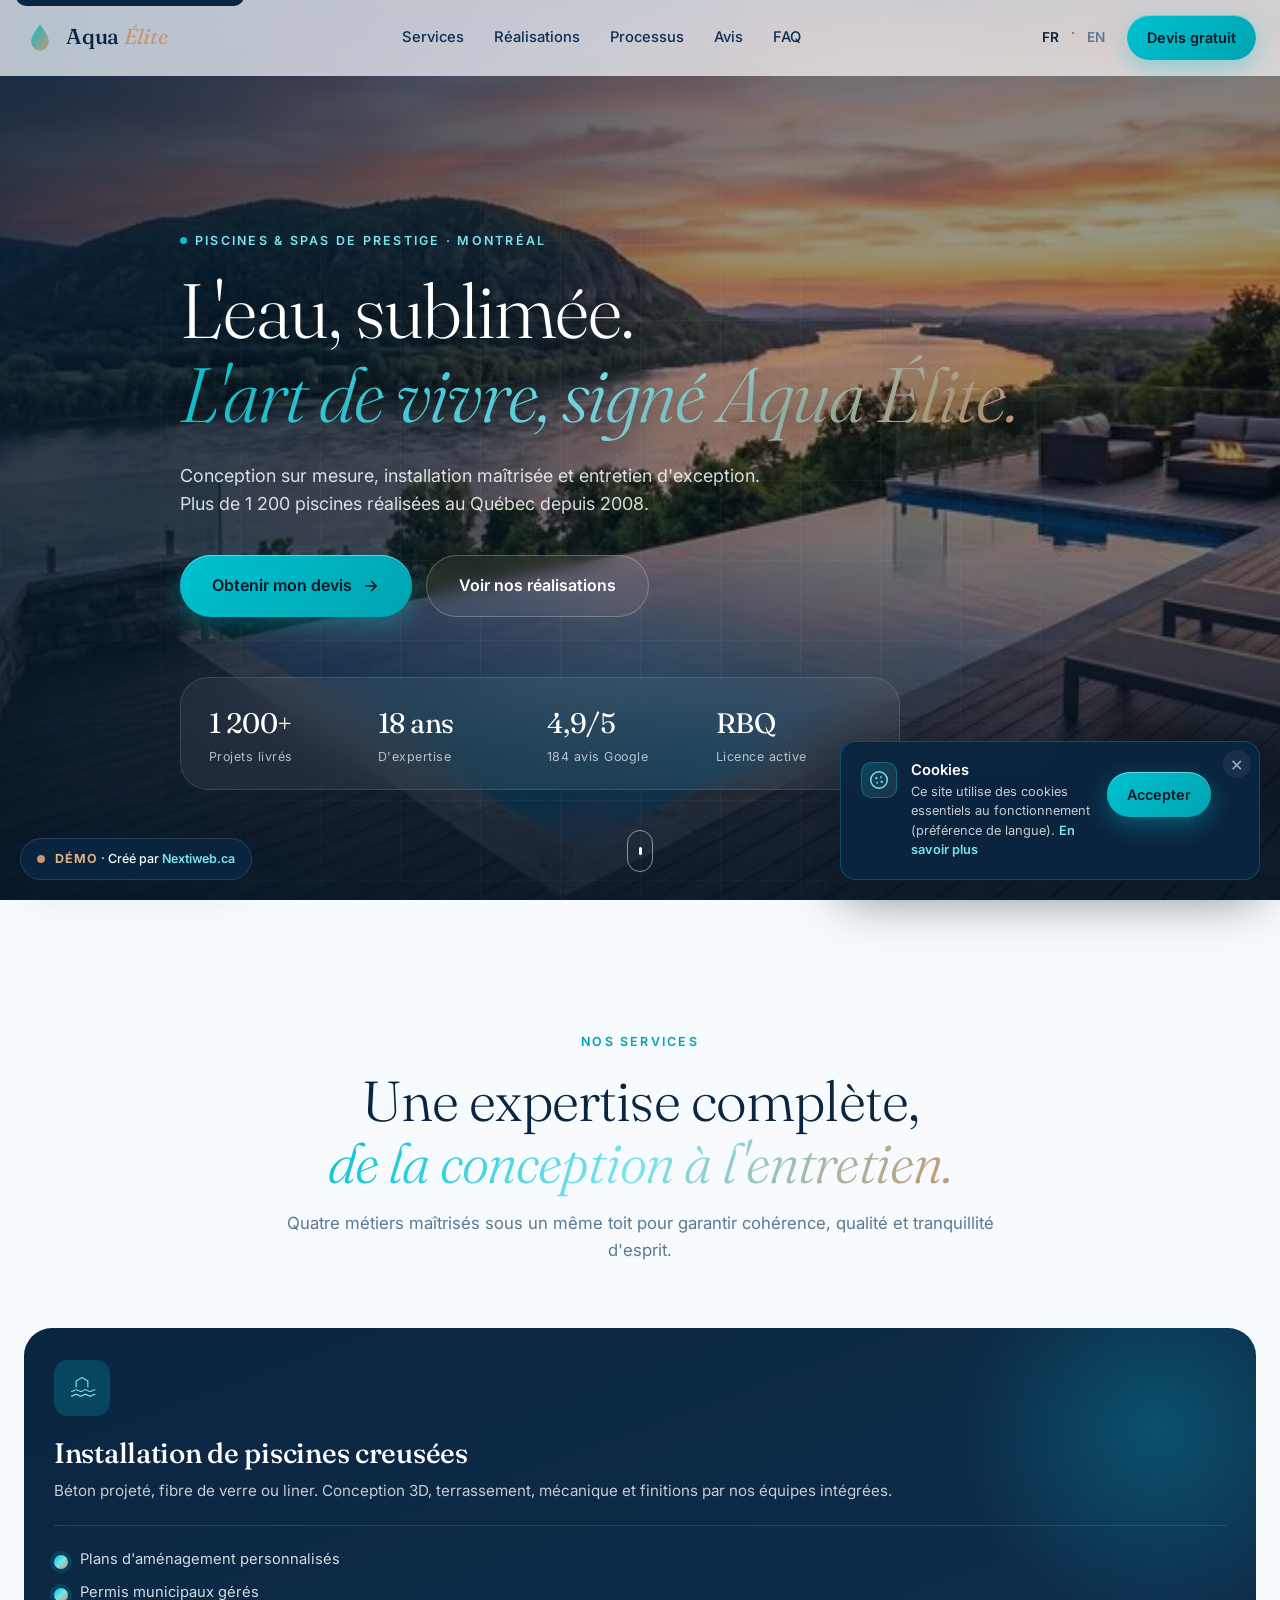
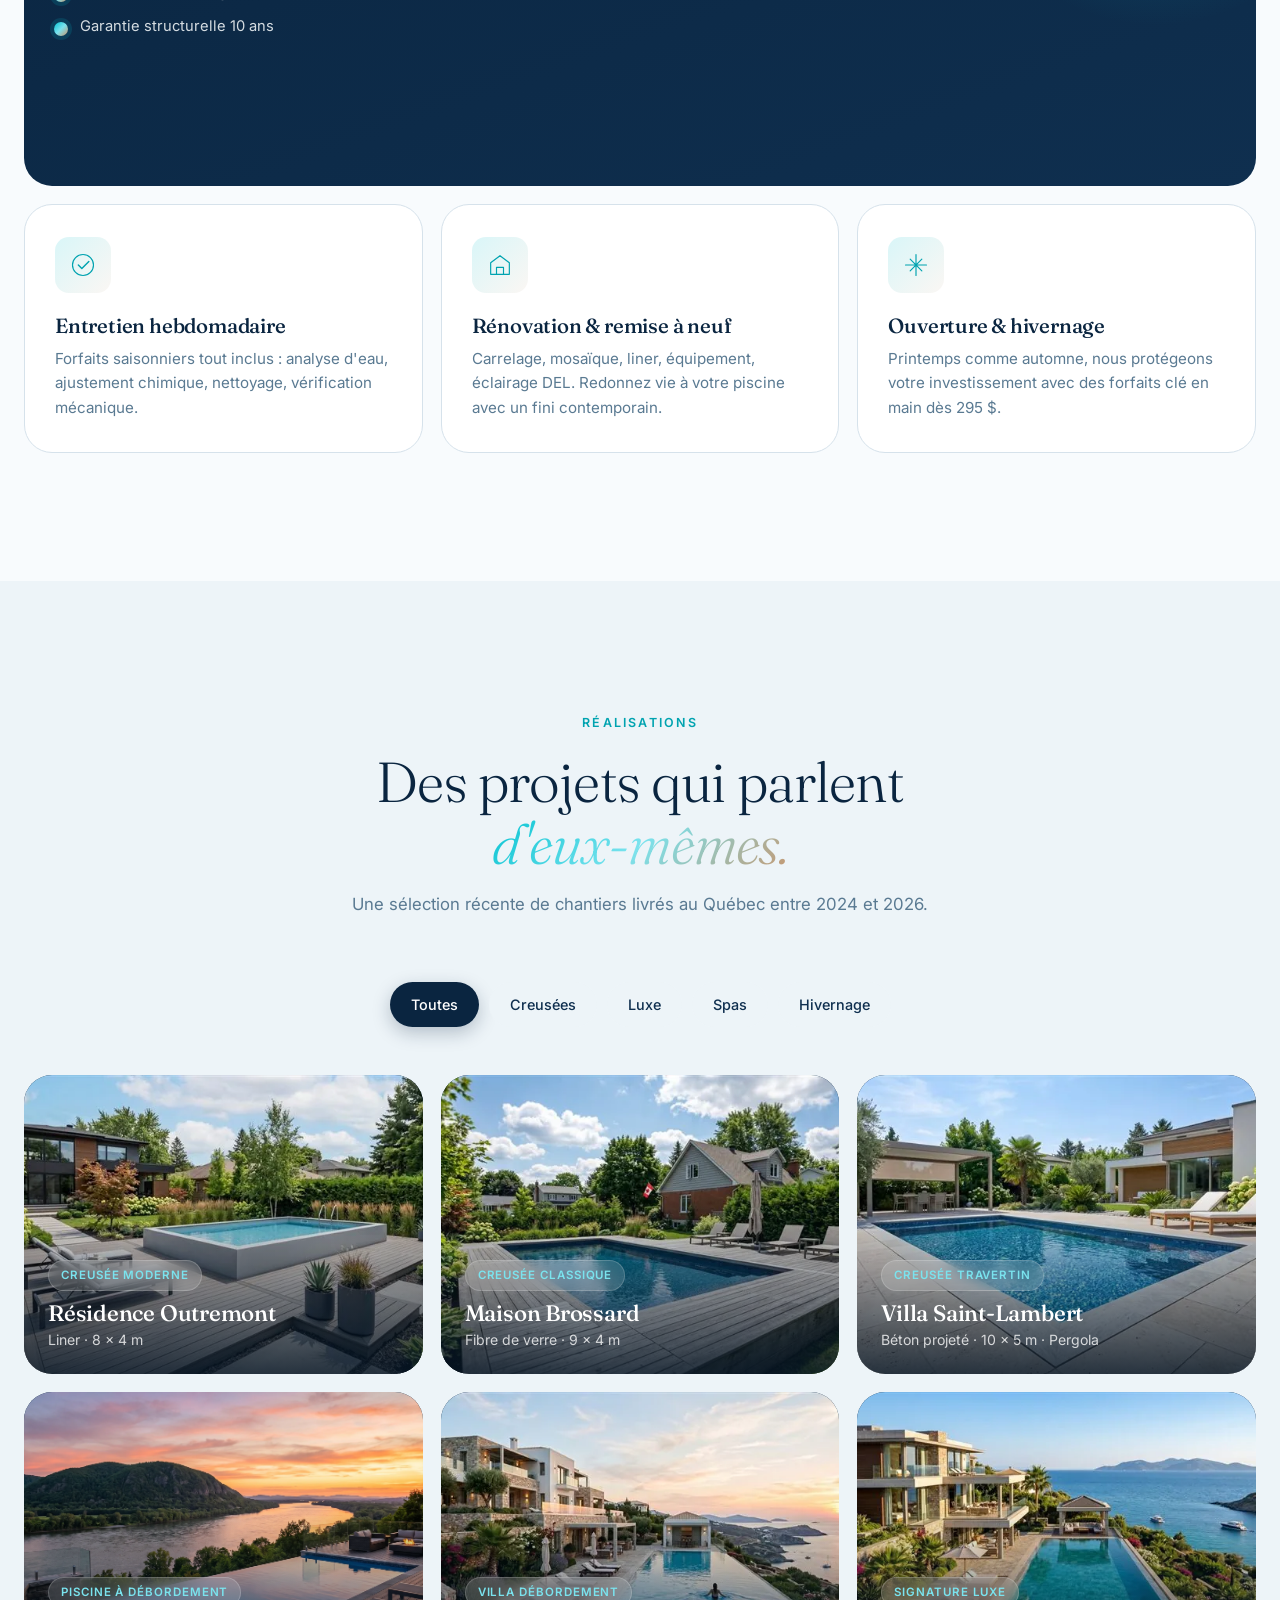
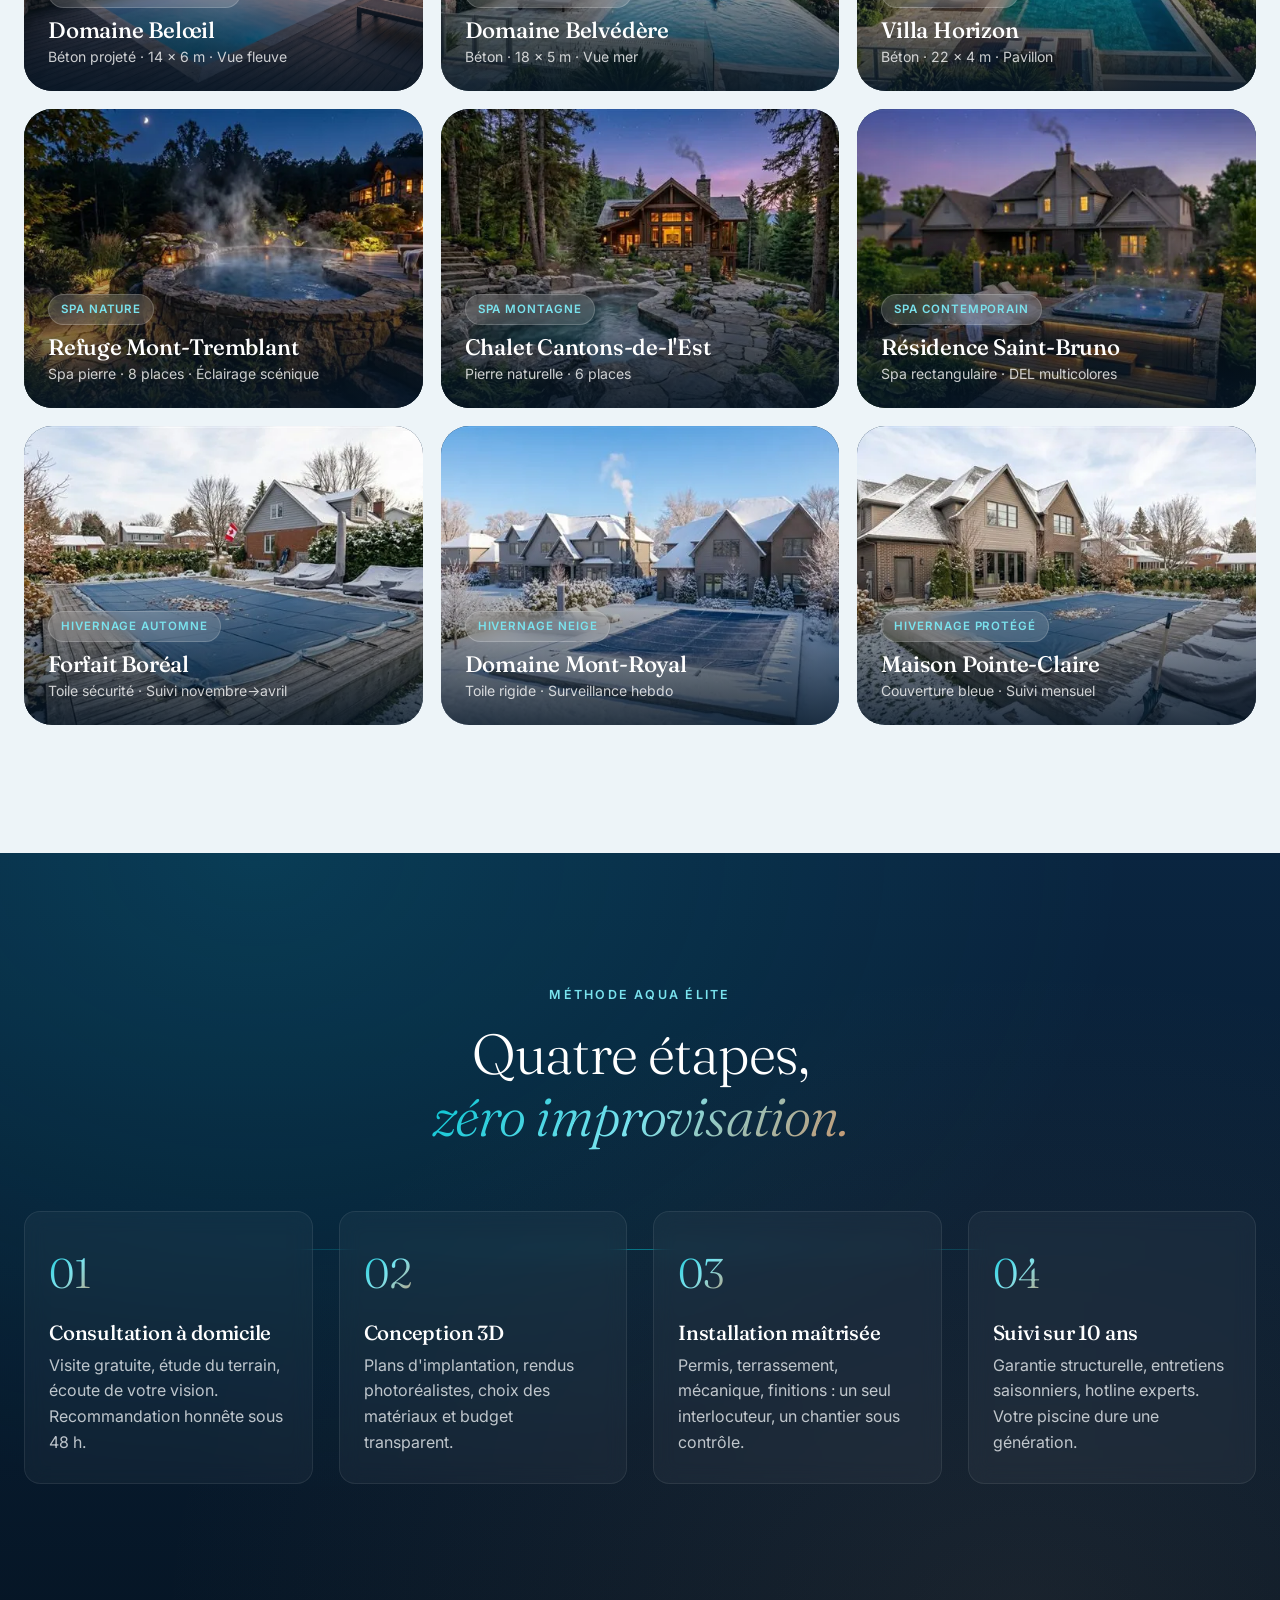
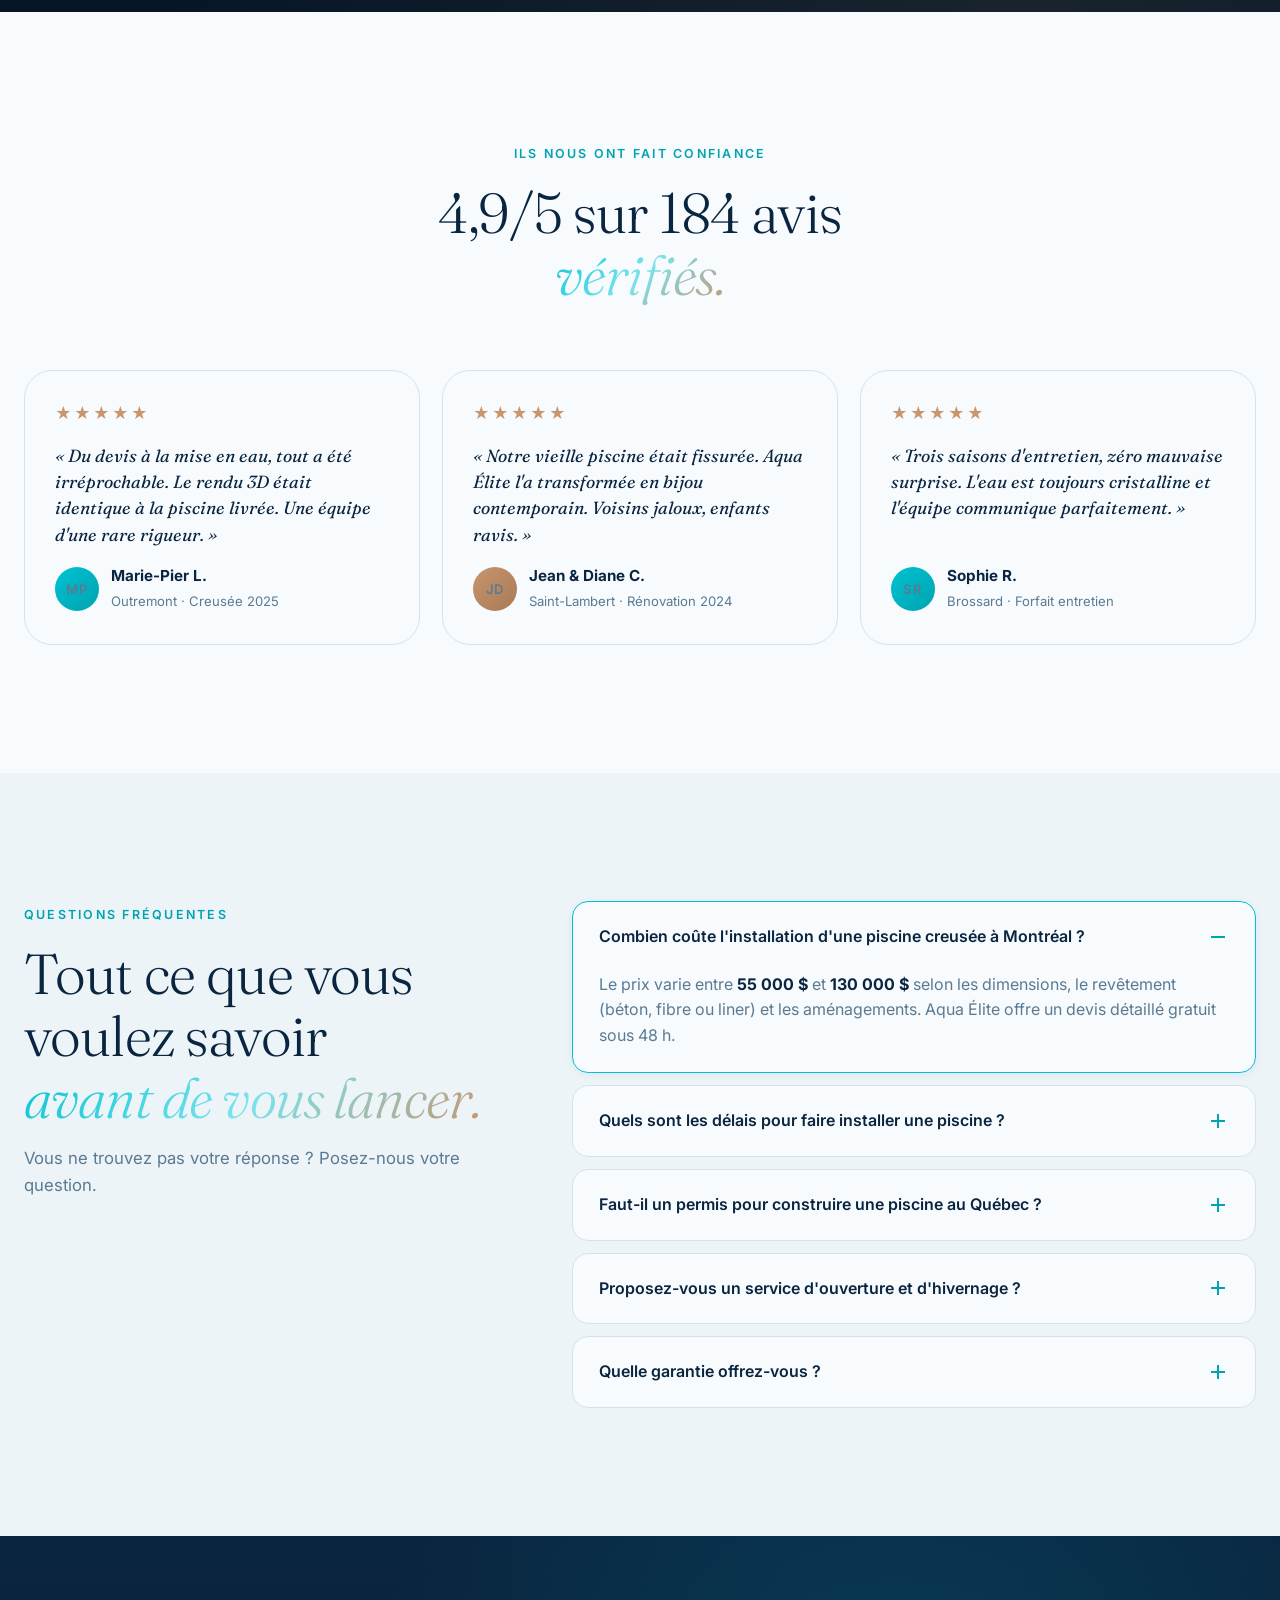
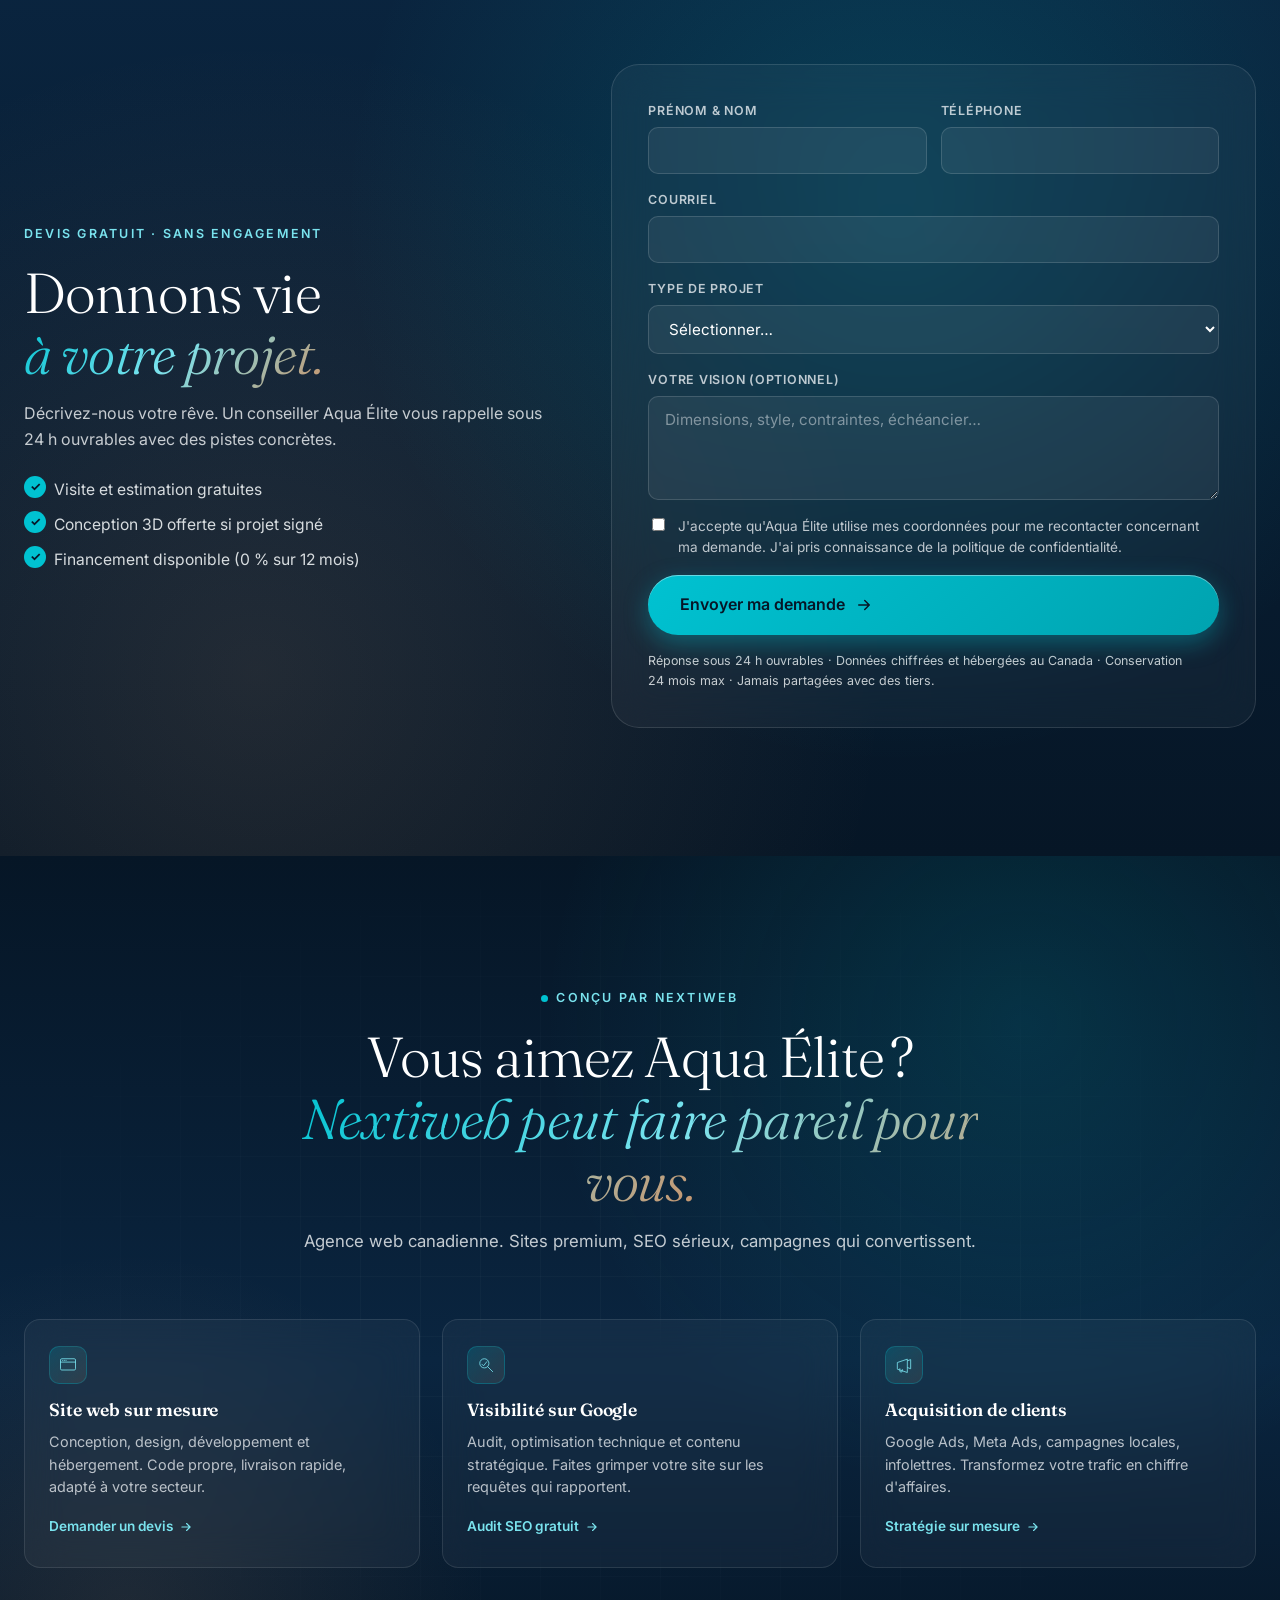
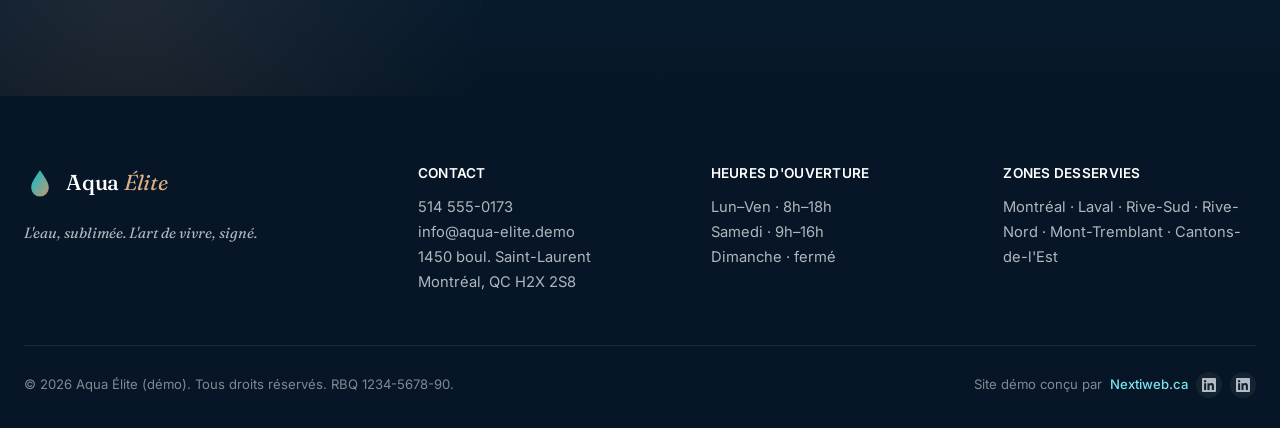
==== commit 8287e62d: "Perf : WebP 700px galerie + hero 800/1200px WebP — economies 20-36% par image" ====
--- a/index.html
+++ b/index.html
@@ -46,8 +46,9 @@
 <noscript><link rel="stylesheet" href="https://fonts.googleapis.com/css2?family=Fraunces:opsz,wght@9..144,300;9..144,400;9..144,500;9..144,600&family=Inter:wght@300;400;500;600;700&display=swap"></noscript>
 
 <link rel="icon" type="image/svg+xml" href="favicon.svg">
-<link rel="preload" as="style" href="assets/css/styles.css">
-<link rel="stylesheet" href="assets/css/styles.css">
+<style>*,*::before,*::after{box-sizing:border-box}html{scroll-behavior:smooth;-webkit-text-size-adjust:100%}body,h1,h2,h3,h4,p,ul,ol,figure,blockquote,dl,dd{margin:0}ul,ol{padding:0;list-style:none}img,svg,video{display:block;max-width:100%;height:auto}a{color:inherit;text-decoration:none}button{font:inherit;cursor:pointer;background:none;border:0;color:inherit}input,textarea,select,button{font-family:inherit}:focus-visible{outline:2px solid var(--cyan);outline-offset:3px;border-radius:4px}:root{--ink-900:#061626;--ink-800:#0A2540;--ink-700:#0F2F4F;--ink-600:#163E64;--ink-500:#2A5680;--cyan-400:#7AE3EE;--cyan-500:#00C2D1;--cyan-600:#00A3B0;--copper-400:#DEAF87;--copper-500:#C8956D;--copper-600:#A77A56;--paper:#F8FBFD;--paper-2:#EDF4F8;--line:#D6E2EB;--muted:#5A7A92;--grad-aqua:linear-gradient(135deg,#00C2D1 0%,#7AE3EE 50%,#C8956D 100%);--grad-deep:linear-gradient(180deg,#0A2540 0%,#061626 100%);--grad-card:linear-gradient(160deg,rgba(255,255,255,0.06),rgba(255,255,255,0.01));--shadow-sm:0 2px 10px rgba(10,37,64,0.06);--shadow-md:0 12px 40px rgba(10,37,64,0.10);--shadow-lg:0 30px 80px rgba(10,37,64,0.18);--shadow-glow:0 0 60px rgba(0,194,209,0.25);--font-display:'Fraunces','Cormorant Garamond',Georgia,serif;--font-body:'Inter',-apple-system,BlinkMacSystemFont,'Segoe UI',Roboto,sans-serif;--container:1240px;--radius-sm:10px;--radius:16px;--radius-lg:28px;--radius-xl:40px;--header-h:76px;--ease-out:cubic-bezier(0.22,0.61,0.36,1);--ease-spring:cubic-bezier(0.34,1.56,0.64,1)}html,body{font-family:var(--font-body);font-size:16px;line-height:1.6;color:var(--ink-800);background:var(--paper);-webkit-font-smoothing:antialiased}::selection{background:var(--cyan-500);color:var(--ink-900)}.skip-link{position:absolute;top:-40px;left:16px;background:var(--ink-800);color:#fff;padding:10px 16px;border-radius:0 0 var(--radius-sm) var(--radius-sm);font-weight:600;z-index:9999;transition:top .2s var(--ease-out)}.skip-link:focus{top:0}.container{width:min(var(--container),calc(100% - 48px));margin-inline:auto}h1,h2,h3,h4{font-family:var(--font-display);font-weight:400;letter-spacing:-0.015em;line-height:1.1;color:var(--ink-800)}h1{font-size:clamp(2.6rem,6vw,5rem);font-weight:300}h2{font-size:clamp(2.1rem,4.4vw,3.6rem);font-weight:300}h3{font-size:clamp(1.25rem,1.6vw,1.5rem);font-weight:500;letter-spacing:-0.01em}h4{font-size:1rem;font-weight:600;letter-spacing:0.02em;text-transform:uppercase;color:var(--ink-700);font-family:var(--font-body)}p{color:var(--muted);font-size:1rem}.eyebrow{display:inline-flex;align-items:center;gap:8px;font-size:0.78rem;font-weight:600;letter-spacing:0.18em;text-transform:uppercase;color:var(--cyan-600);margin-bottom:18px}.eyebrow .dot{width:7px;height:7px;border-radius:50%;background:var(--cyan-500);box-shadow:0 0 0 0 rgba(0,194,209,0.7);animation:pulse 2.4s var(--ease-out) infinite}@keyframes pulse{0%{box-shadow:0 0 0 0 rgba(0,194,209,0.6)}70%{box-shadow:0 0 0 12px rgba(0,194,209,0)}100%{box-shadow:0 0 0 0 rgba(0,194,209,0)}}.grad-text{background:var(--grad-aqua);-webkit-background-clip:text;background-clip:text;-webkit-text-fill-color:transparent;color:transparent;font-style:italic}.btn{display:inline-flex;align-items:center;gap:10px;padding:14px 26px;border-radius:999px;font-weight:600;font-size:0.95rem;transition:transform .25s var(--ease-out),box-shadow .25s var(--ease-out),background .25s var(--ease-out),color .25s var(--ease-out);white-space:nowrap;position:relative;overflow:hidden}.btn-lg{padding:17px 32px;font-size:1rem}.btn-compact{padding:11px 20px;font-size:0.9rem}.btn-primary{background:linear-gradient(135deg,var(--cyan-500),var(--cyan-600));color:var(--ink-900);box-shadow:0 8px 24px rgba(0,194,209,0.35),inset 0 1px 0 rgba(255,255,255,0.4)}.btn-primary::before{content:'';position:absolute;inset:0;background:linear-gradient(135deg,var(--cyan-400),#fff);opacity:0;transition:opacity .3s var(--ease-out)}.btn-primary>*{position:relative;z-index:1}.btn-primary:hover{transform:translateY(-2px);box-shadow:0 14px 32px rgba(0,194,209,0.45)}.btn-primary:hover::before{opacity:1}.btn-ghost{border:1px solid rgba(255,255,255,0.25);color:#fff;backdrop-filter:blur(8px);-webkit-backdrop-filter:blur(8px);background:rgba(255,255,255,0.05)}.btn-ghost:hover{background:rgba(255,255,255,0.12);border-color:rgba(255,255,255,0.5);transform:translateY(-2px)}.header{position:fixed;top:0;left:0;right:0;z-index:100;height:var(--header-h);background:rgba(248,251,253,0.72);backdrop-filter:saturate(180%) blur(20px);-webkit-backdrop-filter:saturate(180%) blur(20px);border-bottom:1px solid transparent;transition:background .3s var(--ease-out),border-color .3s var(--ease-out)}.header.scrolled{background:rgba(248,251,253,0.92);border-bottom-color:var(--line)}.header-inner{height:100%;display:flex;align-items:center;justify-content:space-between;gap:24px}.brand{display:inline-flex;align-items:center;gap:10px;font-family:var(--font-display);font-size:1.35rem;font-weight:500;color:var(--ink-800);letter-spacing:-0.01em}.brand-mark{width:32px;height:32px}.brand-text em{font-style:italic;color:var(--copper-500);font-weight:400}.nav{display:flex;gap:30px}.nav a{font-size:0.92rem;font-weight:500;color:var(--ink-700);position:relative;padding:6px 0;transition:color .2s var(--ease-out)}.nav a::after{content:'';position:absolute;left:0;right:0;bottom:0;height:1.5px;background:var(--grad-aqua);transform:scaleX(0);transform-origin:left;transition:transform .3s var(--ease-out)}.nav a:hover{color:var(--ink-800)}.nav a:hover::after{transform:scaleX(1)}.header-actions{display:flex;align-items:center;gap:16px}.lang-switch{display:inline-flex;gap:6px;font-size:0.85rem;font-weight:600;color:var(--muted)}.lang-switch a{padding:4px 6px;transition:color .2s}.lang-switch a.active{color:var(--ink-800)}.lang-switch a:hover{color:var(--cyan-600)}.nav-toggle{display:none;width:42px;height:42px;flex-direction:column;gap:5px;justify-content:center;align-items:center}.nav-toggle span{width:22px;height:2px;background:var(--ink-800);transition:transform .3s var(--ease-out),opacity .2s}.nav-toggle[aria-expanded='true'] span:nth-child(1){transform:translateY(7px) rotate(45deg)}.nav-toggle[aria-expanded='true'] span:nth-child(2){opacity:0}.nav-toggle[aria-expanded='true'] span:nth-child(3){transform:translateY(-7px) rotate(-45deg)}.mobile-nav{position:fixed;top:var(--header-h);left:0;right:0;background:var(--paper);border-bottom:1px solid var(--line);padding:24px;display:flex;flex-direction:column;gap:4px;box-shadow:var(--shadow-md);z-index:99}.mobile-nav[hidden]{display:none}.mobile-nav a{padding:14px 16px;border-radius:var(--radius-sm);font-weight:500;color:var(--ink-700)}.mobile-nav a:hover{background:var(--paper-2)}.mobile-nav .btn{margin-top:8px;align-self:flex-start}.hero{position:relative;min-height:100vh;min-height:100svh;display:flex;align-items:center;padding-top:var(--header-h);color:#fff;isolation:isolate;overflow:hidden}.hero-media{position:absolute;inset:0;z-index:-1}.hero-media img{width:100%;height:100%;object-fit:cover;transform:scale(1.05);animation:heroZoom 18s var(--ease-out) infinite alternate}@keyframes heroZoom{from{transform:scale(1.05)}to{transform:scale(1.12)}}.hero-overlay{position:absolute;inset:0;background:linear-gradient(180deg,rgba(6,22,38,0.55) 0%,rgba(6,22,38,0.35) 40%,rgba(6,22,38,0.85) 100%),linear-gradient(110deg,rgba(10,37,64,0.7) 0%,rgba(10,37,64,0) 50%)}.hero-grid{position:absolute;inset:0;background-image:linear-gradient(rgba(255,255,255,0.04) 1px,transparent 1px),linear-gradient(90deg,rgba(255,255,255,0.04) 1px,transparent 1px);background-size:80px 80px;mask-image:radial-gradient(ellipse at 50% 60%,#000 30%,transparent 80%);-webkit-mask-image:radial-gradient(ellipse at 50% 60%,#000 30%,transparent 80%)}.hero-content{padding:120px 0 80px;position:relative;z-index:2;max-width:920px}.hero .eyebrow{color:var(--cyan-400)}.hero-title{color:#fff;margin-bottom:24px;text-shadow:0 4px 30px rgba(0,0,0,0.4)}.hero-sub{font-size:clamp(1.05rem,1.4vw,1.2rem);color:rgba(248,251,253,0.85);max-width:600px;margin-bottom:36px}.hero-cta{display:flex;flex-wrap:wrap;gap:14px;margin-bottom:60px}.hero-stats{display:grid;grid-template-columns:repeat(4,minmax(0,1fr));gap:14px;padding:22px 28px;background:rgba(255,255,255,0.06);border:1px solid rgba(255,255,255,0.12);border-radius:var(--radius-lg);backdrop-filter:blur(20px);-webkit-backdrop-filter:blur(20px);max-width:720px}.hero-stats li{display:flex;flex-direction:column;gap:2px}.hero-stats strong{font-family:var(--font-display);font-size:clamp(1.4rem,2.2vw,1.9rem);font-weight:400;color:#fff;letter-spacing:-0.02em}.hero-stats span{font-size:0.78rem;color:rgba(248,251,253,0.7);letter-spacing:0.04em}.hero-scroll{position:absolute;bottom:28px;left:50%;transform:translateX(-50%);width:26px;height:42px;border-radius:999px;border:1.5px solid rgba(255,255,255,0.5);display:grid;place-items:center;z-index:2}.hero-scroll span{width:3px;height:8px;background:#fff;border-radius:99px;animation:scrollDot 1.8s var(--ease-out) infinite}@keyframes scrollDot{0%{transform:translateY(-8px);opacity:0}40%{opacity:1}100%{transform:translateY(8px);opacity:0}}@media(max-width:1080px){.nav{display:none}.nav-toggle{display:flex}.header-actions .btn-compact{display:none}}@media(max-width:720px){:root{--header-h:64px}.container{width:calc(100% - 32px)}.hero-stats{grid-template-columns:repeat(2,1fr);padding:18px 20px}}@media(prefers-reduced-motion:reduce){*,*::before,*::after{animation-duration:0.01ms !important;animation-iteration-count:1 !important;transition-duration:0.01ms !important;scroll-behavior:auto !important}.hero-media img{transform:none;animation:none}}</style>
+<link rel="preload" as="style" href="assets/css/styles.css" onload="this.onload=null;this.rel='stylesheet'">
+<noscript><link rel="stylesheet" href="assets/css/styles.css"></noscript>
 
 <!-- Schema.org : LocalBusiness + Service -->
 <script type="application/ld+json">
@@ -216,7 +217,9 @@
 <section class="hero" aria-label="Accueil">
   <div class="hero-media">
     <picture>
+      <source media="(max-width:800px)" srcset="images/optimized/piscine-debordement-montreal-800.webp" type="image/webp">
       <source media="(max-width:800px)" srcset="images/optimized/piscine-debordement-montreal-800.jpg" type="image/jpeg">
+      <source media="(max-width:1200px)" srcset="images/optimized/piscine-debordement-montreal-1200.webp" type="image/webp">
       <source media="(max-width:1200px)" srcset="images/optimized/piscine-debordement-montreal-1200.jpg" type="image/jpeg">
       <source srcset="images/optimized/piscine-debordement-montreal.webp" type="image/webp">
       <img src="images/optimized/piscine-debordement-montreal.jpg" sizes="100vw" alt="Piscine à débordement au coucher de soleil avec vue panoramique sur le fleuve, terrasse en bois et chaises longues, projet Aqua Élite à Montréal." width="2400" height="1350" fetchpriority="high">
@@ -324,6 +327,7 @@
       <!-- CREUSÉES (3) -->
       <figure class="gcard" data-cat="creusee">
         <picture>
+          <source srcset="images/optimized/installation-piscine-creusee-montreal-700.webp" type="image/webp">
           <img src="images/optimized/installation-piscine-creusee-montreal-700.jpg" alt="Piscine creusée moderne avec terrasse en composite et aménagement paysager contemporain" loading="lazy" width="1400" height="1050">
         </picture>
         <figcaption>
@@ -335,6 +339,7 @@
 
       <figure class="gcard" data-cat="creusee">
         <picture>
+          <source srcset="images/optimized/piscine-creusee-terrasse-bois-montreal-700.webp" type="image/webp">
           <img src="images/optimized/piscine-creusee-terrasse-bois-montreal-700.jpg" alt="Piscine creusée classique avec deck en bois et vue sur jardin résidentiel québécois" loading="lazy" width="1400" height="1050">
         </picture>
         <figcaption>
@@ -346,6 +351,7 @@
 
       <figure class="gcard" data-cat="creusee">
         <picture>
+          <source srcset="images/optimized/piscine-creusee-travertin-pergola-montreal-700.webp" type="image/webp">
           <img src="images/optimized/piscine-creusee-travertin-pergola-montreal-700.jpg" alt="Piscine creusée avec terrasse en pierre travertin, pergola et aménagement méditerranéen" loading="lazy" width="1400" height="1050">
         </picture>
         <figcaption>
@@ -370,6 +376,7 @@
 
       <figure class="gcard" data-cat="luxe">
         <picture>
+          <source srcset="images/optimized/piscine-debordement-luxe-montreal-700.webp" type="image/webp">
           <img src="images/optimized/piscine-debordement-luxe-montreal-700.jpg" alt="Villa avec piscine à débordement face à la mer au coucher de soleil" loading="lazy" width="1400" height="1050">
         </picture>
         <figcaption>
@@ -381,6 +388,7 @@
 
       <figure class="gcard" data-cat="luxe">
         <picture>
+          <source srcset="images/optimized/piscine-debordement-vue-panoramique-700.webp" type="image/webp">
           <img src="images/optimized/piscine-debordement-vue-panoramique-700.jpg" alt="Piscine à débordement longue face à la baie avec yachts et ciel bleu" loading="lazy" width="1400" height="1050">
         </picture>
         <figcaption>
@@ -393,6 +401,7 @@
       <!-- SPAS (3) -->
       <figure class="gcard" data-cat="spa">
         <picture>
+          <source srcset="images/optimized/spa-exterieur-pierre-nuit-montreal-700.webp" type="image/webp">
           <img src="images/optimized/spa-exterieur-pierre-nuit-montreal-700.jpg" alt="Spa en pierre la nuit avec vapeur d'eau, lanternes allumées et ambiance forêt" loading="lazy" width="1400" height="1050">
         </picture>
         <figcaption>
@@ -404,6 +413,7 @@
 
       <figure class="gcard" data-cat="spa">
         <picture>
+          <source srcset="images/optimized/spa-integre-chalet-montreal-700.webp" type="image/webp">
           <img src="images/optimized/spa-integre-chalet-montreal-700.jpg" alt="Spa intégré en pierre au pied d'un chalet en montagne au crépuscule" loading="lazy" width="1400" height="1050">
         </picture>
         <figcaption>
@@ -415,6 +425,7 @@
 
       <figure class="gcard" data-cat="spa">
         <picture>
+          <source srcset="images/optimized/spa-moderne-eclaire-montreal-700.webp" type="image/webp">
           <img src="images/optimized/spa-moderne-eclaire-montreal-700.jpg" alt="Spa moderne illuminé en soirée avec deck éclairé et chaises longues" loading="lazy" width="1400" height="1050">
         </picture>
         <figcaption>
@@ -427,6 +438,7 @@
       <!-- HIVERNAGE (3) -->
       <figure class="gcard" data-cat="hiver">
         <picture>
+          <source srcset="images/optimized/hivernage-piscine-montreal-700.webp" type="image/webp">
           <img src="images/optimized/hivernage-piscine-montreal-700.jpg" alt="Piscine hivernée avec toile de sécurité, paysage automnal québécois" loading="lazy" width="1400" height="1050">
         </picture>
         <figcaption>
@@ -438,6 +450,7 @@
 
       <figure class="gcard" data-cat="hiver">
         <picture>
+          <source srcset="images/optimized/piscine-hivernee-hiver-montreal-700.webp" type="image/webp">
           <img src="images/optimized/piscine-hivernee-hiver-montreal-700.jpg" alt="Piscine hivernée enneigée devant une résidence québécoise avec drapeau du Canada" loading="lazy" width="1400" height="1050">
         </picture>
         <figcaption>
@@ -449,6 +462,7 @@
 
       <figure class="gcard" data-cat="hiver">
         <picture>
+          <source srcset="images/optimized/fermeture-piscine-montreal-700.webp" type="image/webp">
           <img src="images/optimized/fermeture-piscine-montreal-700.jpg" alt="Piscine couverte d'une bâche bleue de sécurité en début d'hiver" loading="lazy" width="1400" height="1050">
         </picture>
         <figcaption>
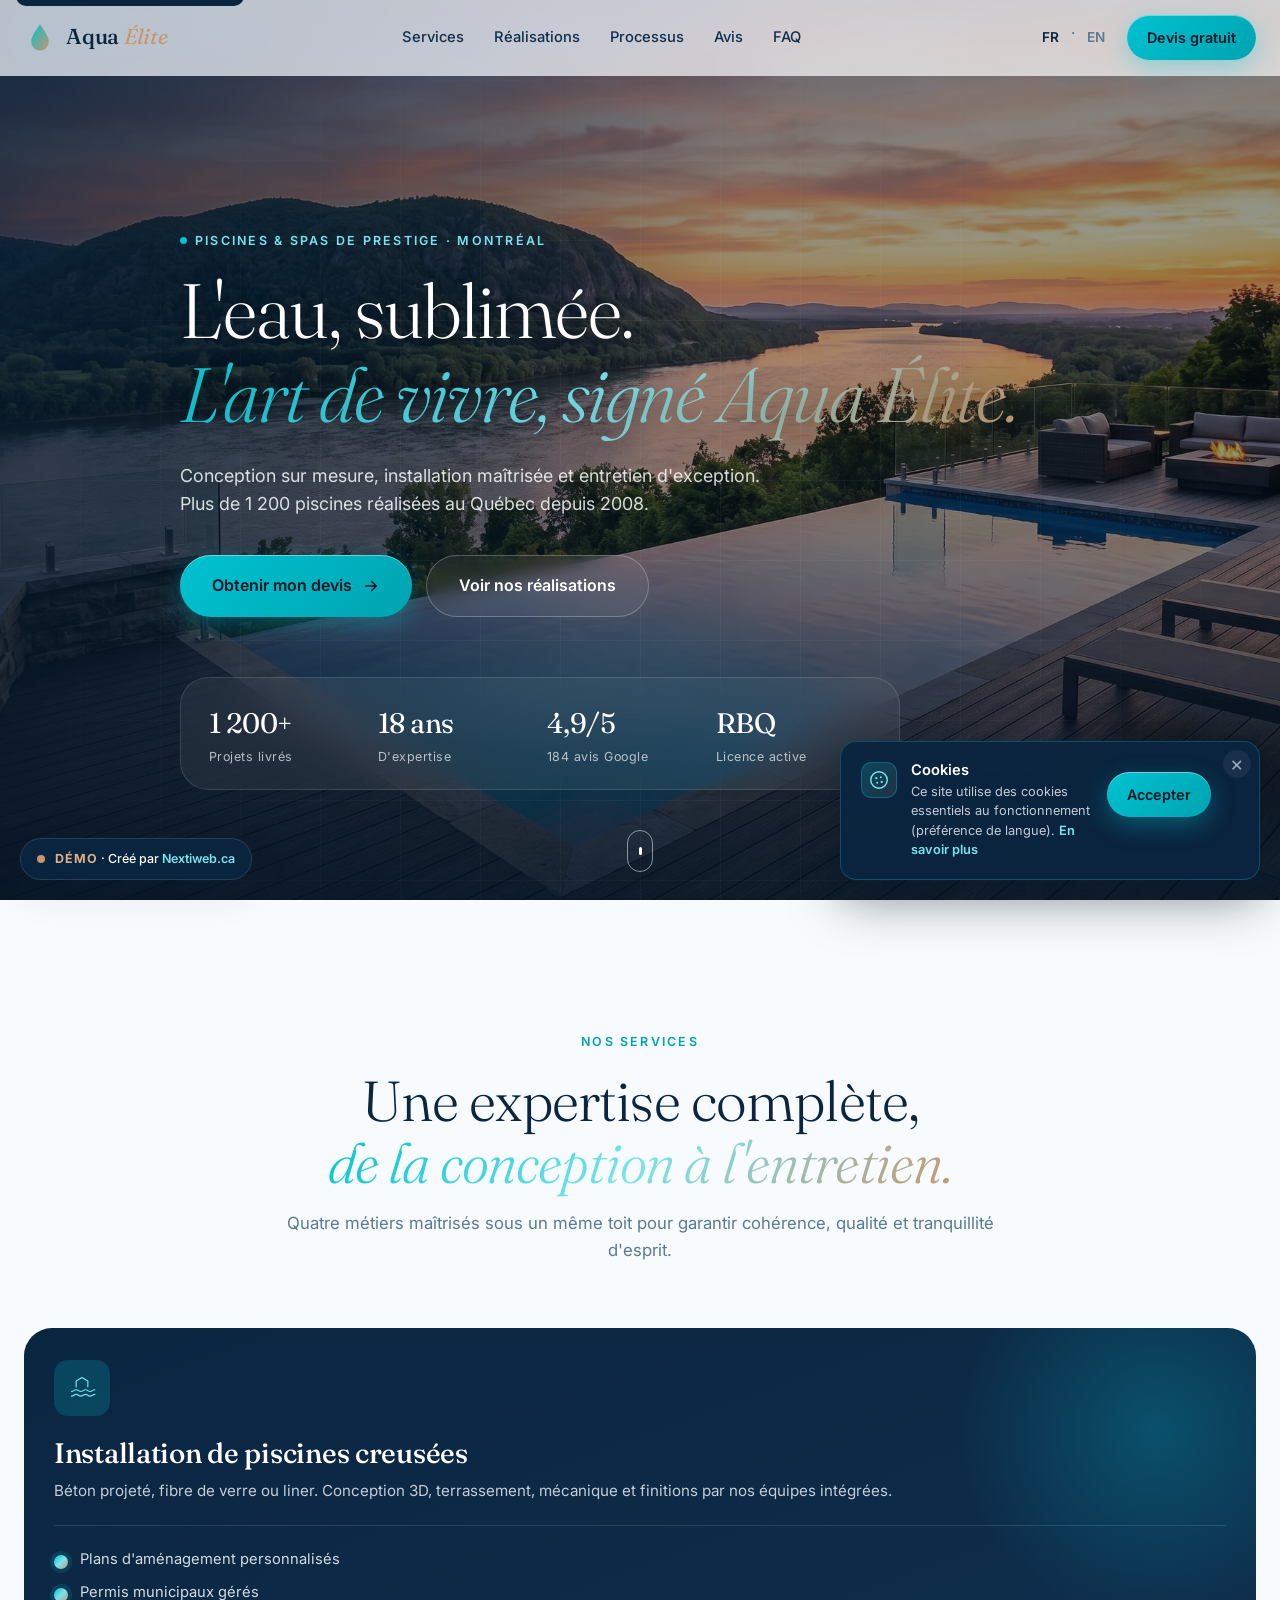
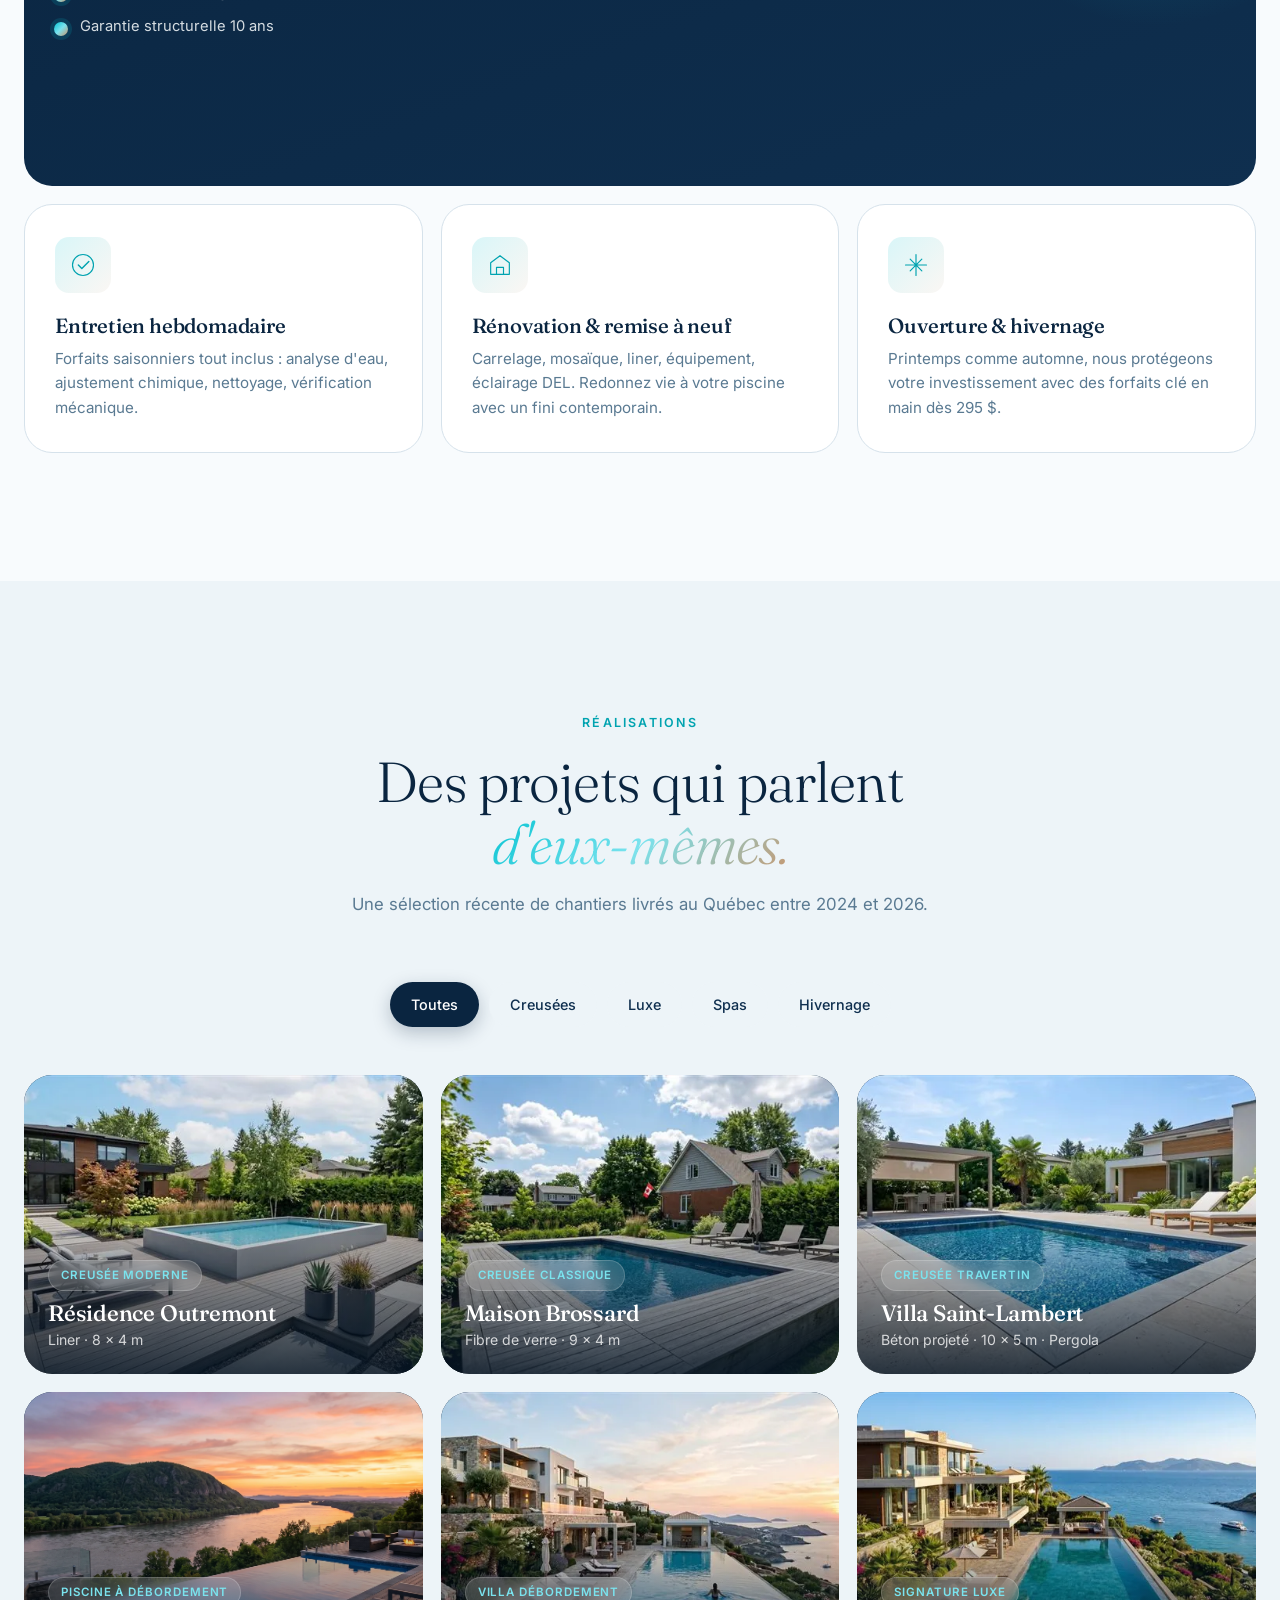
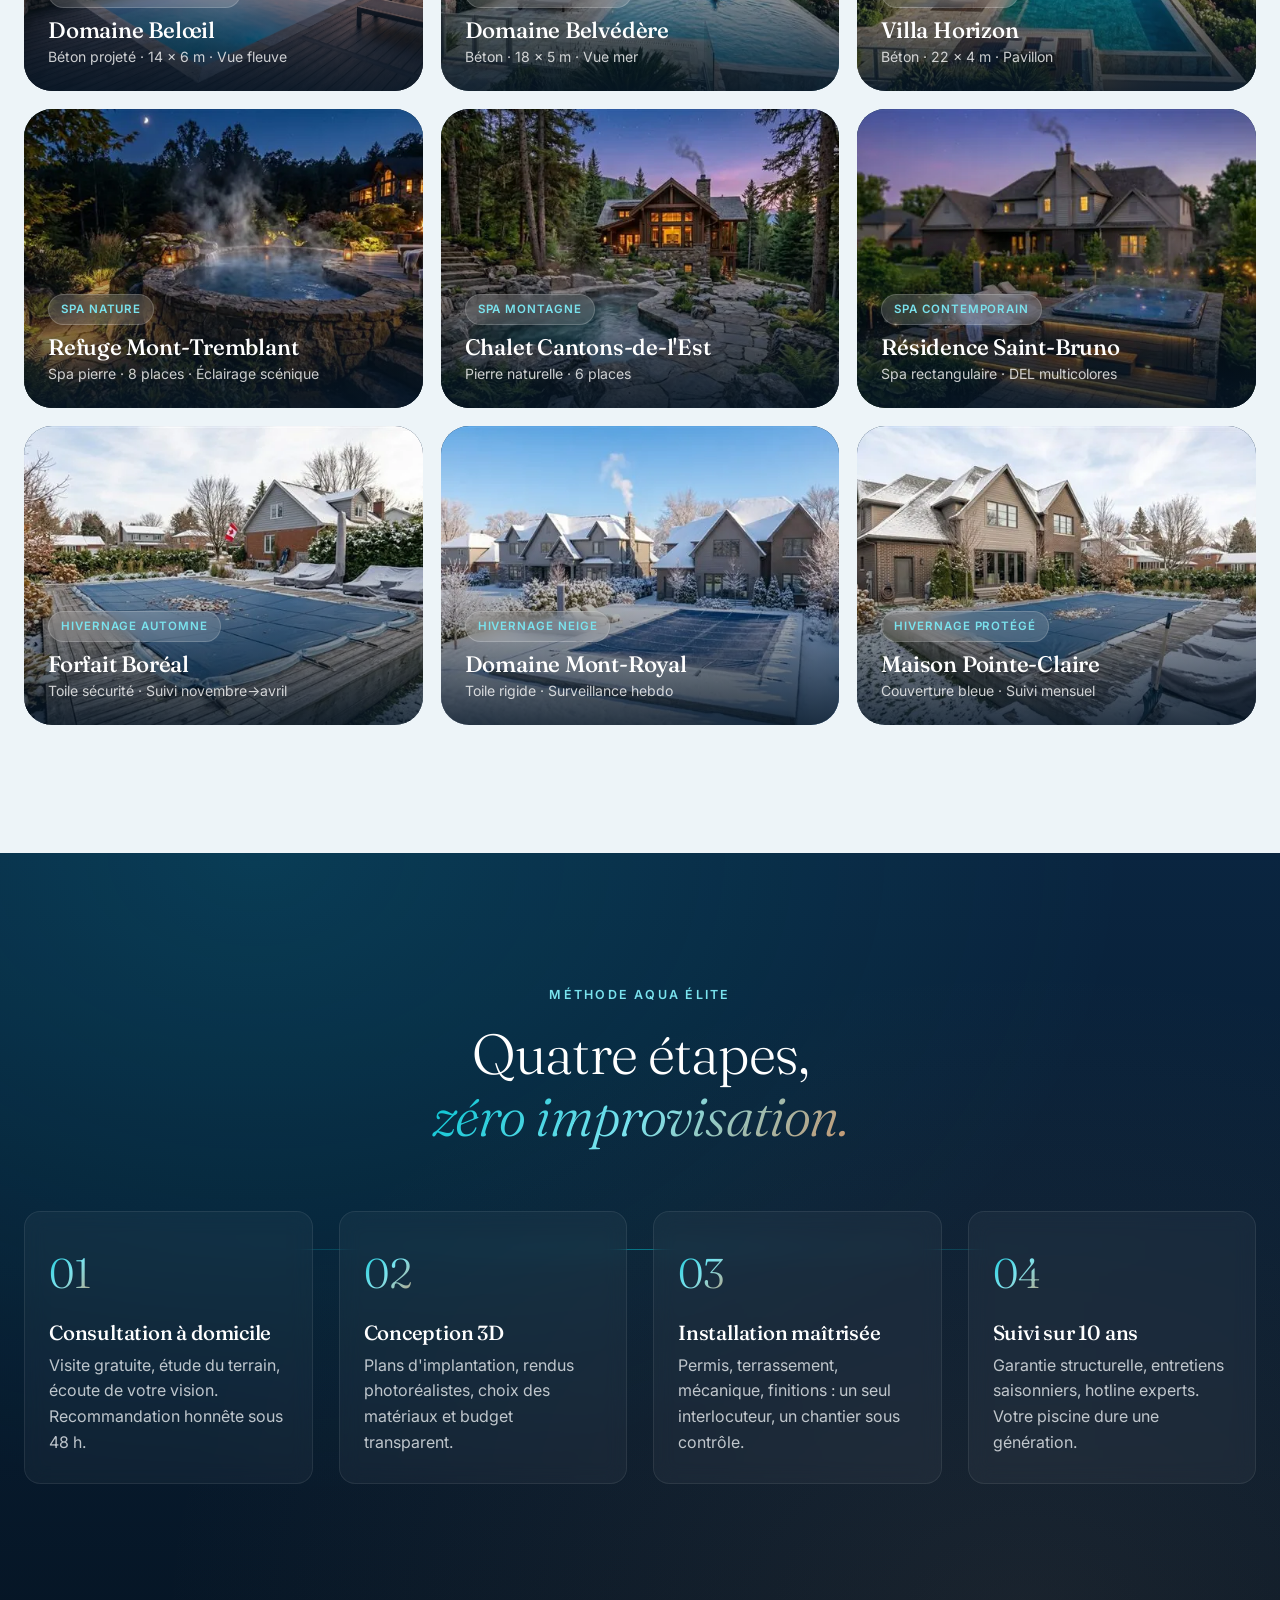
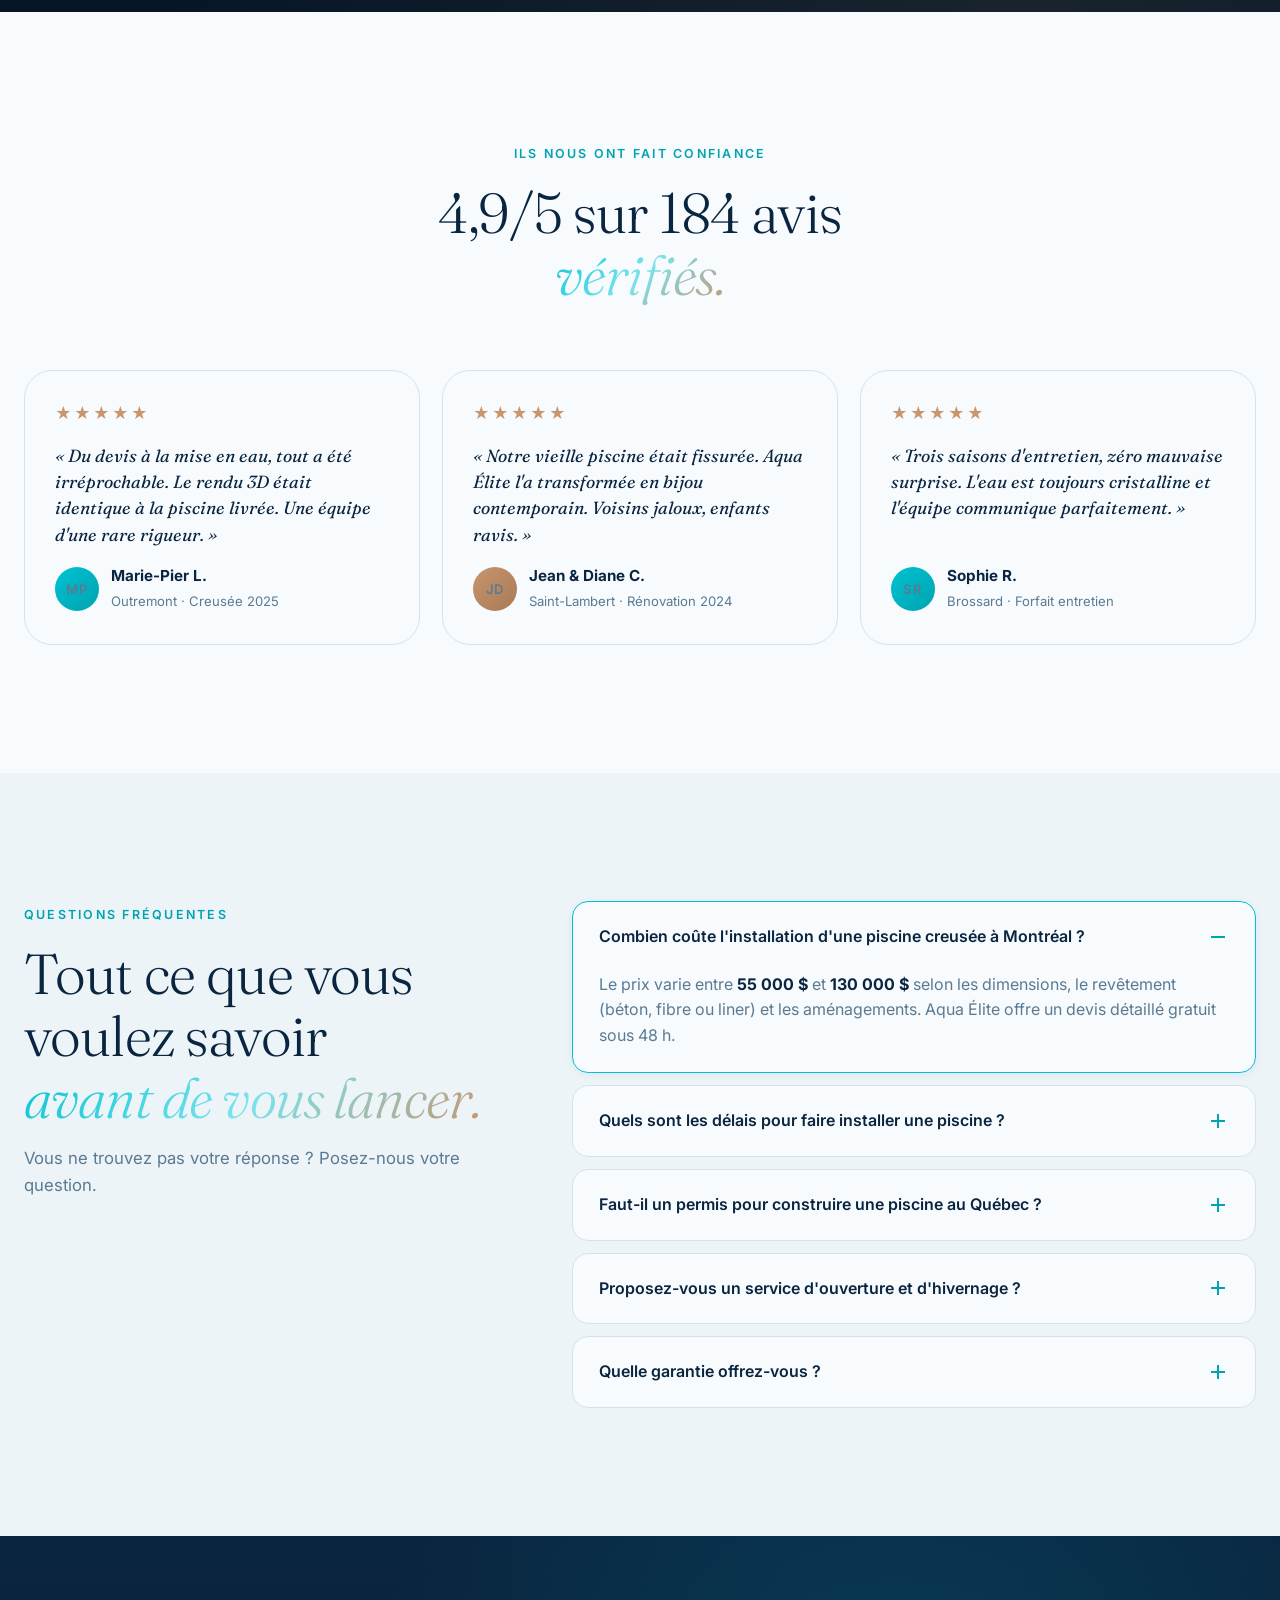
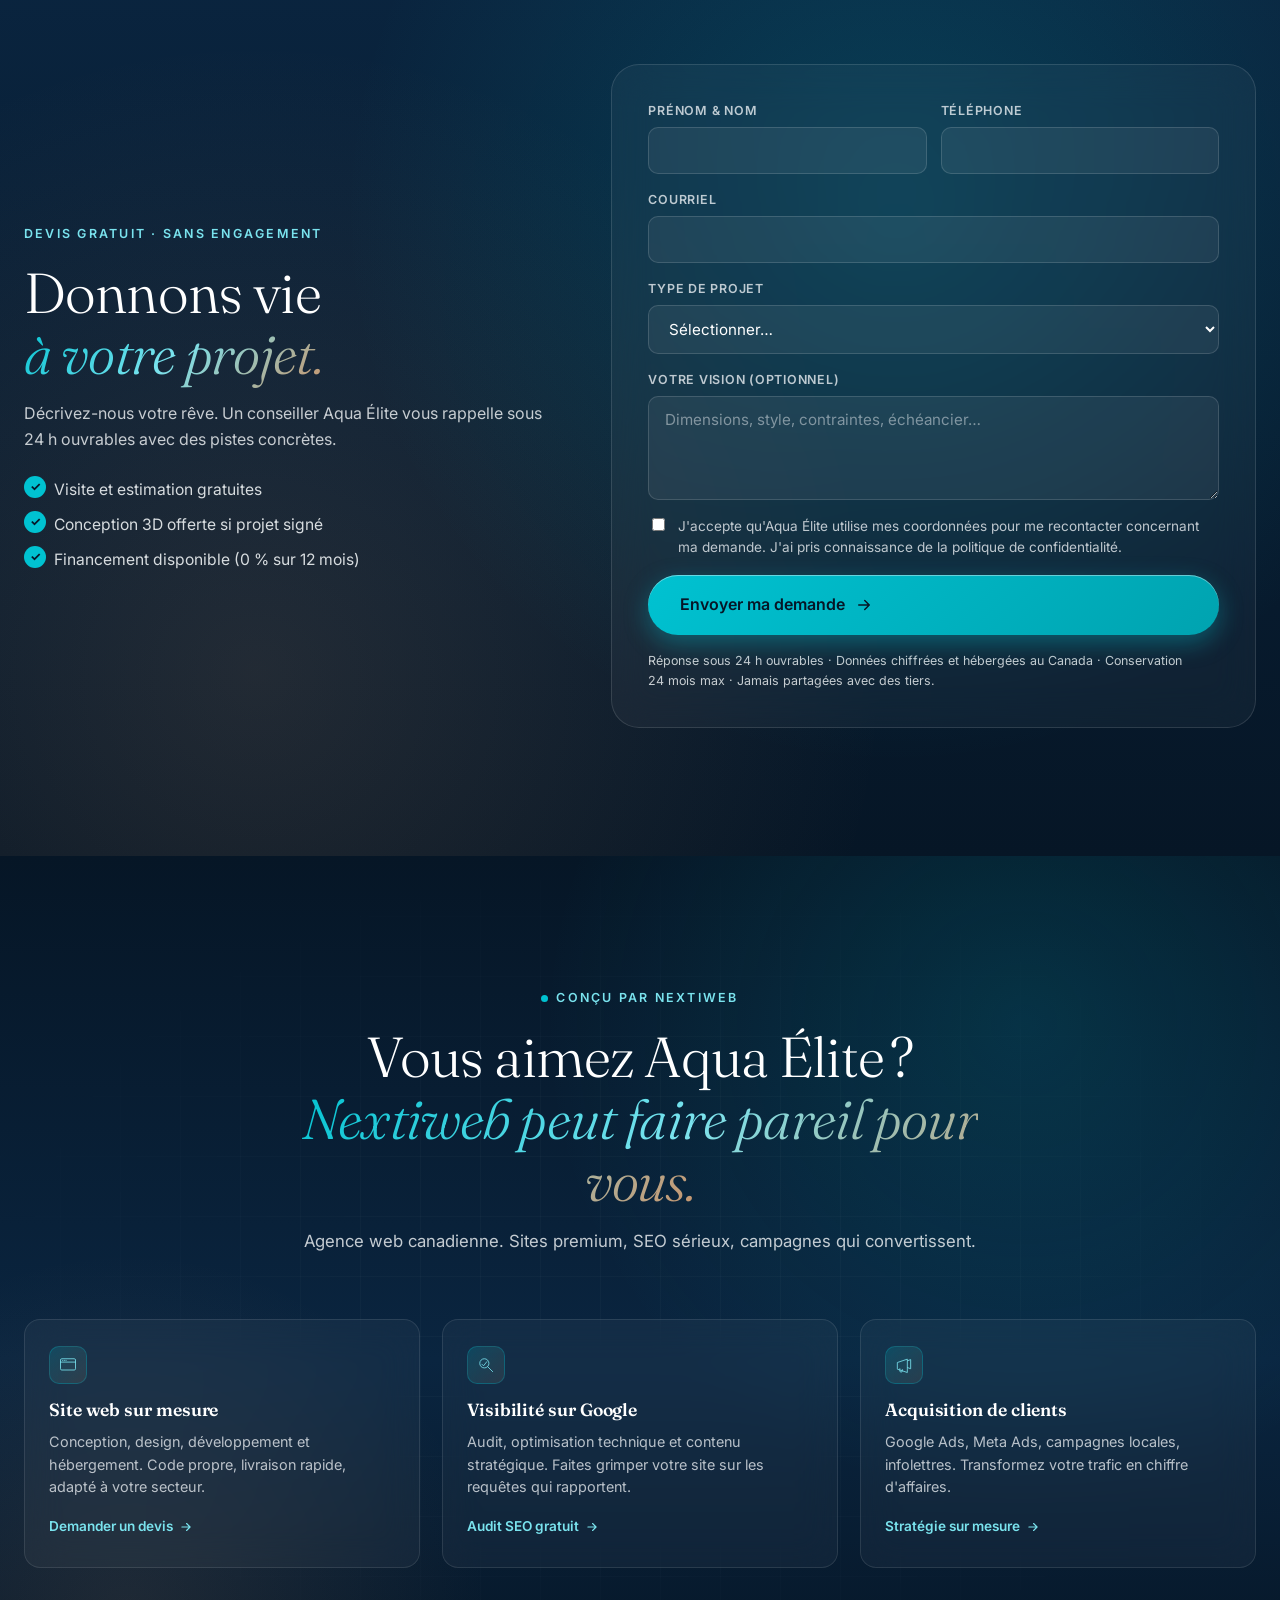
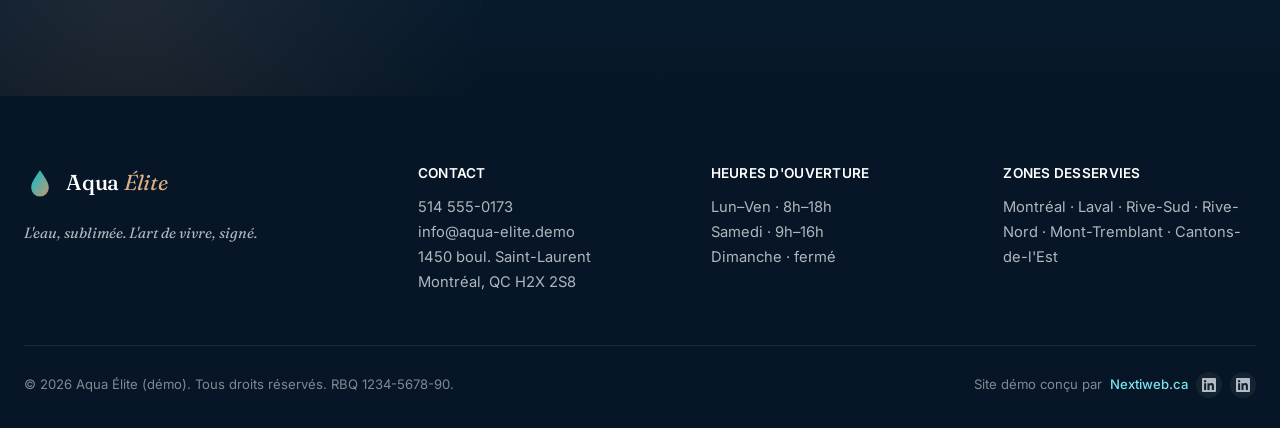
==== commit e08fbef3: "Fix : preload hero pointe vers WebP (evite double-download JPEG+WebP)" ====
--- a/index.html
+++ b/index.html
@@ -38,7 +38,7 @@
 <!-- Performance hints -->
 <link rel="preconnect" href="https://fonts.googleapis.com">
 <link rel="preconnect" href="https://fonts.gstatic.com" crossorigin>
-<link rel="preload" as="image" imagesrcset="images/optimized/piscine-debordement-montreal-800.jpg 800w, images/optimized/piscine-debordement-montreal-1200.jpg 1200w, images/optimized/piscine-debordement-montreal.webp 2400w" imagesizes="100vw" fetchpriority="high">
+<link rel="preload" as="image" imagesrcset="images/optimized/piscine-debordement-montreal-800.webp 800w, images/optimized/piscine-debordement-montreal-1200.webp 1200w, images/optimized/piscine-debordement-montreal.webp 2400w" imagesizes="100vw" fetchpriority="high" type="image/webp">
 <link rel="dns-prefetch" href="https://nextiweb.ca">
 
 <!-- Fonts : Fraunces (display luxe) + Inter (body) — chargement async non-bloquant -->
